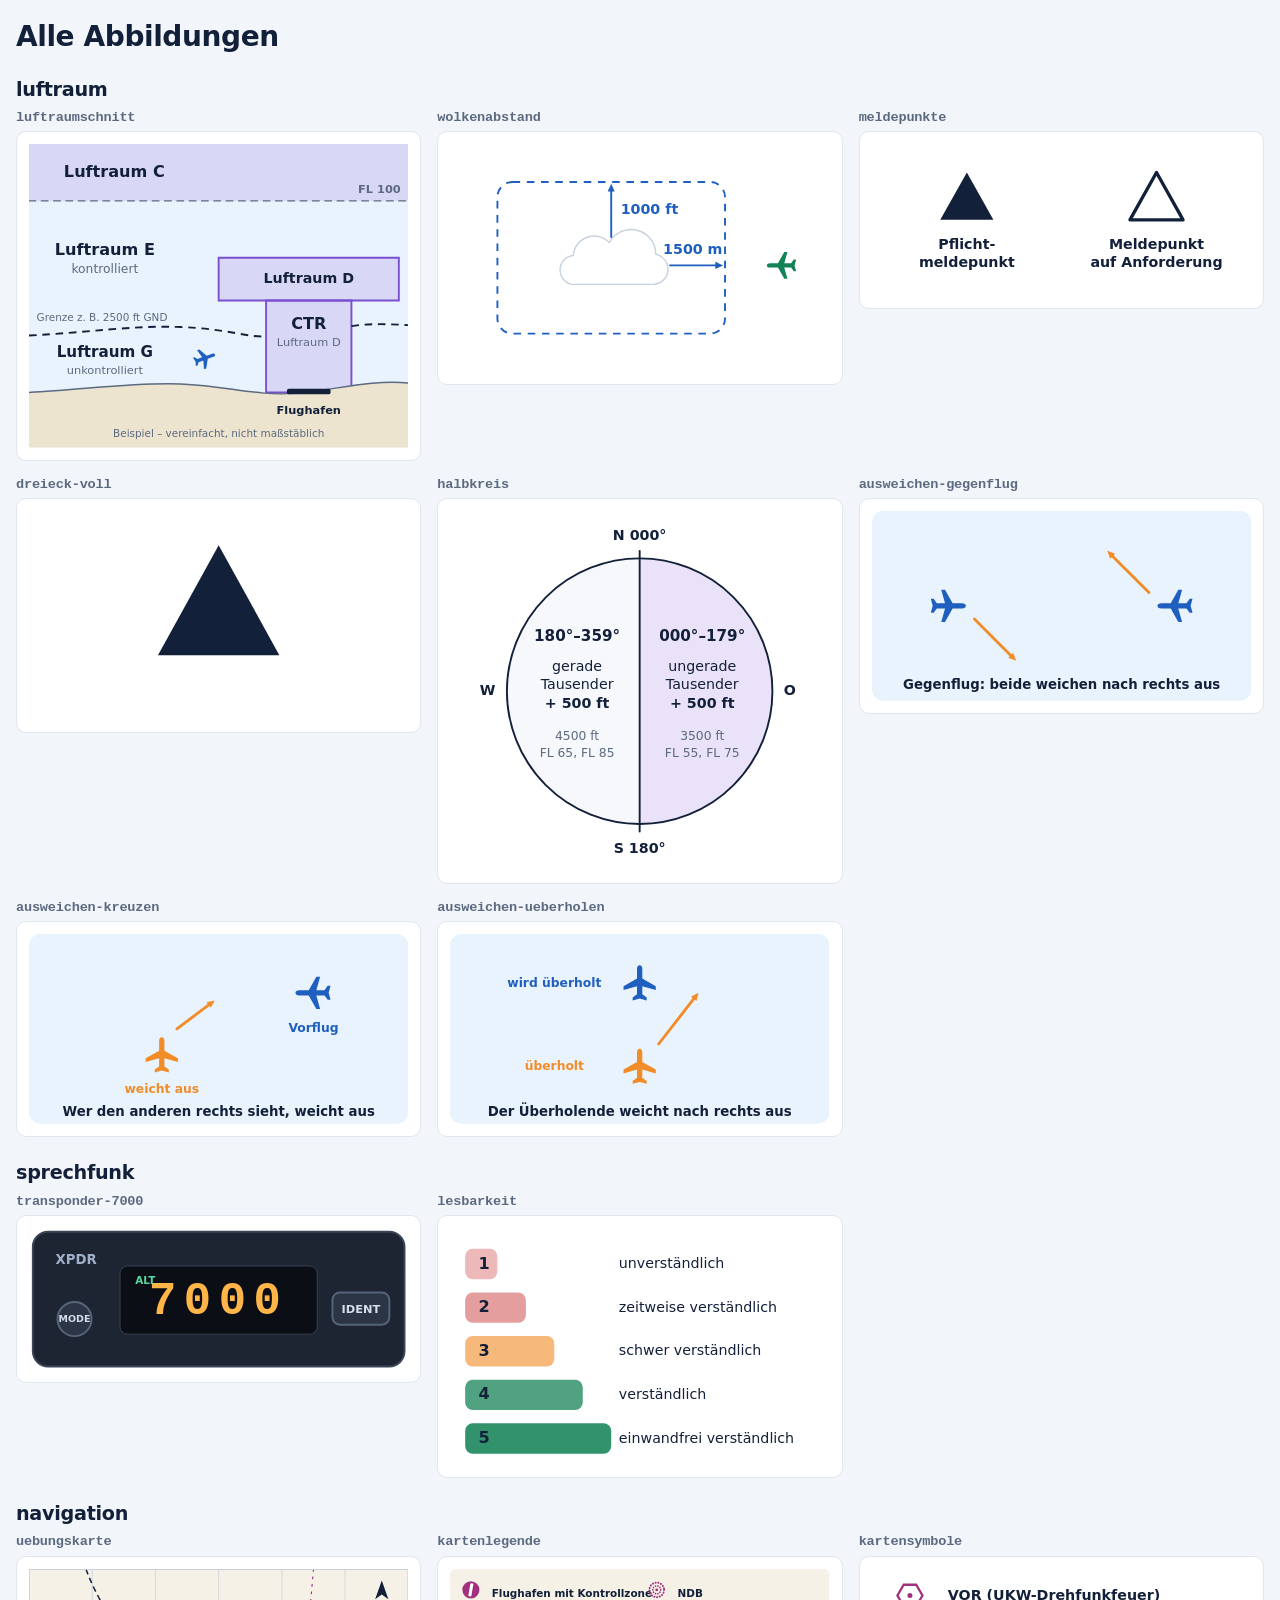
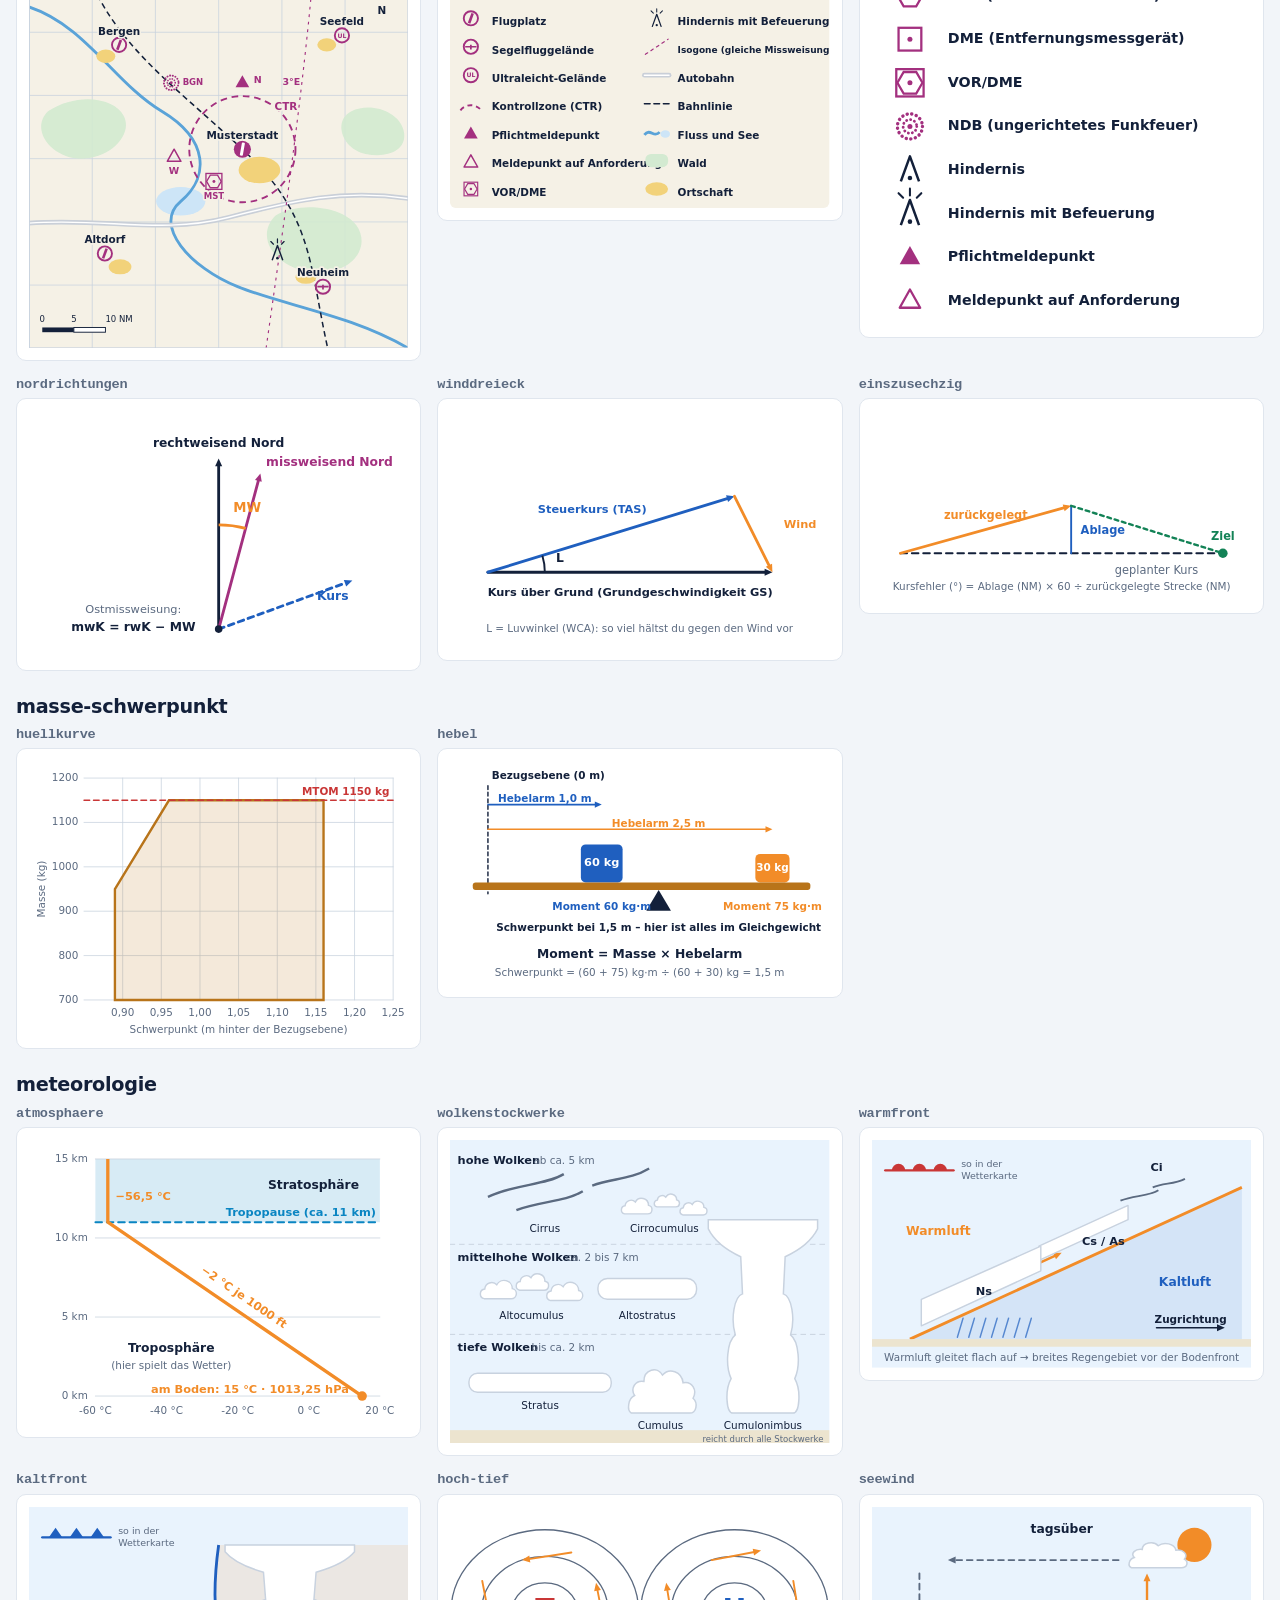
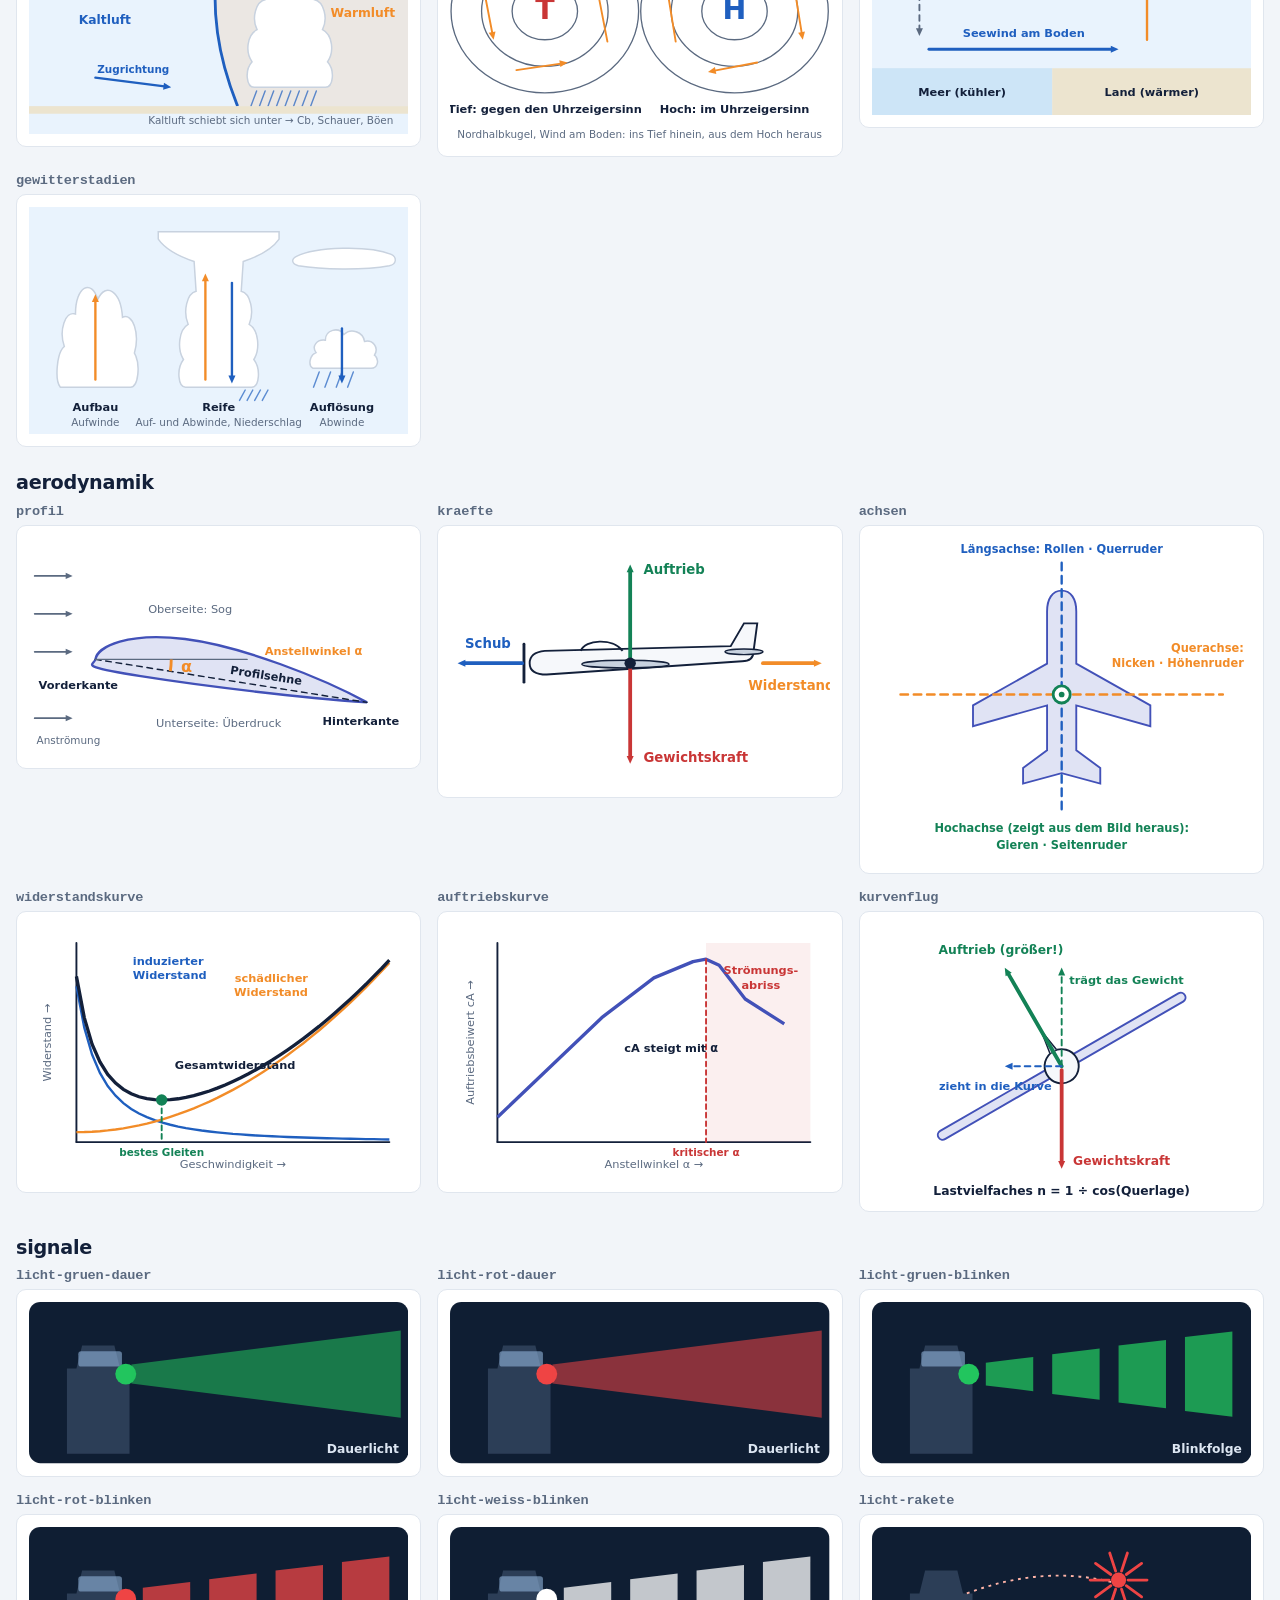
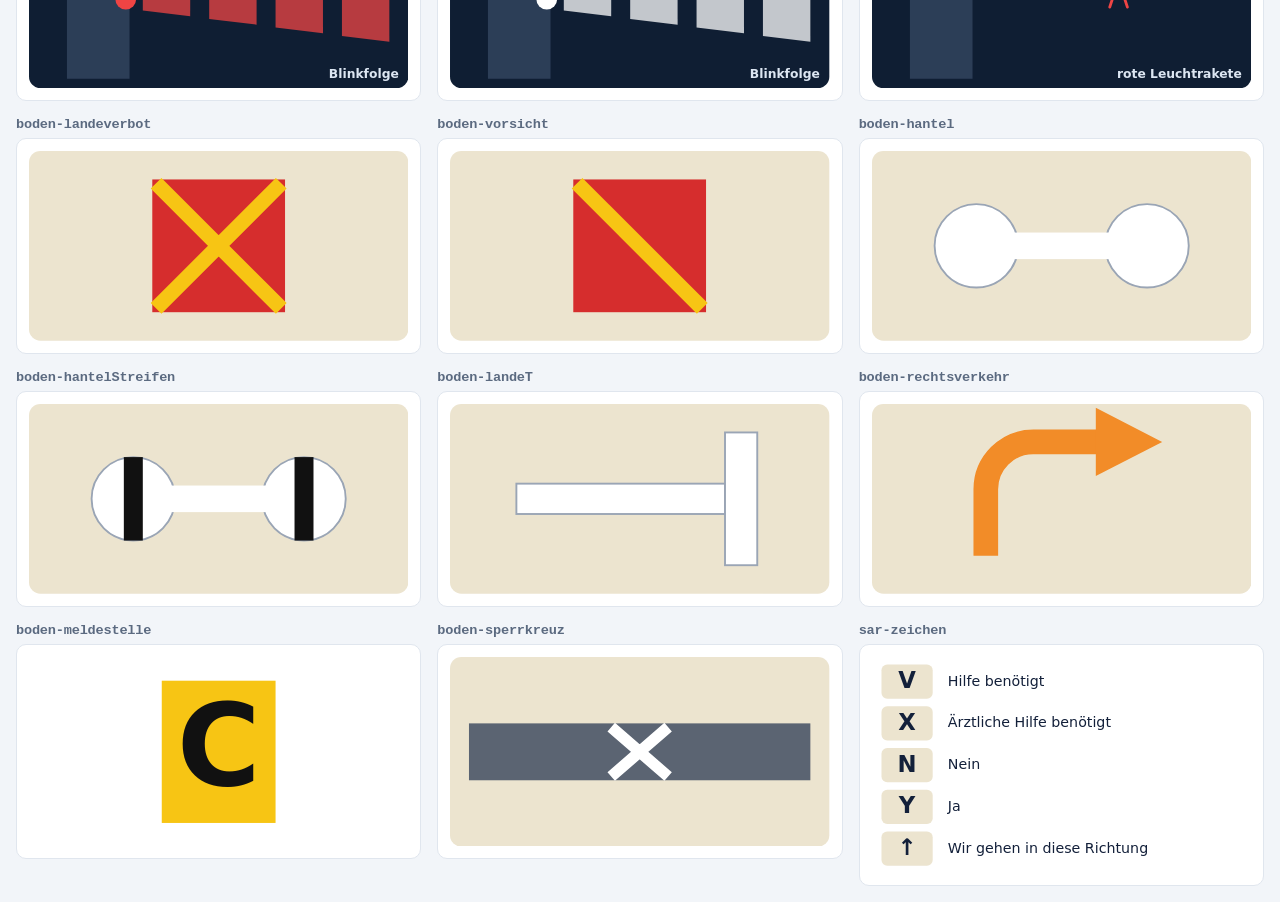
==== tools/abbildungen.html @ dfc236be "AeroTrainer: Lernapp für die Flugtheorie (erste Version) PWA ohne Server und ohne Build-Schritt: 8 T" ====
<!doctype html>
<!-- Zeigt alle selbst gezeichneten Abbildungen aller Module auf einer Seite – zum Prüfen und Gegenlesen.
     Mit ?modul=navigation nur ein Modul, mit ?dunkel=1 im dunklen Farbschema (falls das System hell ist, nur Hintergrund). -->
<html lang="de">
<head>
  <meta charset="utf-8">
  <meta name="viewport" content="width=device-width, initial-scale=1">
  <title>AeroTrainer – alle Abbildungen</title>
  <link rel="stylesheet" href="../css/app.css">
  <style>
    body { padding: 1rem; }
    .raster { display: grid; grid-template-columns: repeat(auto-fill, minmax(360px, 1fr)); gap: 1rem; }
    .raster figure { margin: 0; }
    .raster h3 { font-size: 0.85rem; font-family: var(--mono); margin: 0 0 0.3rem; color: var(--leise); }
  </style>
</head>
<body>
  <h1>Alle Abbildungen</h1>
  <div id="inhalt"></div>
  <script type="module">
    import { abbildungKnoten, h } from '../js/ui.js';
    const wunsch = new URLSearchParams(location.search).get('modul');
    const module = ['luftraum', 'sprechfunk', 'navigation', 'masse-schwerpunkt', 'meteorologie', 'aerodynamik', 'signale'];
    for (const id of module.filter((m) => !wunsch || m === wunsch)) {
      const teile = await import(`../modules/${id}/abbildungen.js`);
      let liste = teile.abbildungen;
      if (!liste && teile.abbildungenFuer) {
        const daten = await fetch(`../modules/${id}/content/flugzeug.json`).then((r) => r.json());
        liste = teile.abbildungenFuer(daten);
      }
      const bereich = h('section', { 'data-modul': id }, h('h2', {}, id));
      const raster = h('div', { class: 'raster' });
      for (const [name, zeichnen] of Object.entries(liste)) raster.append(h('div', {}, h('h3', {}, name), abbildungKnoten(zeichnen())));
      bereich.append(raster);
      document.getElementById('inhalt').append(bereich);
    }
  </script>
</body>
</html>
---- css/app.css ----
/* AeroTrainer – Gestaltung der ganzen App. Mobile first, helles und dunkles Farbschema. */

/* ================= Farben & Grundwerte ================= */

:root {
  --hg: #f2f5f9;
  --flaeche: #ffffff;
  --flaeche-2: #f6f8fb;
  --text: #13203a;
  --leise: #5b6a80;
  --rand: #e0e6ee;
  --rand-stark: #c8d2df;
  --primaer: #1f5fbf;
  --primaer-hover: #194f9f;
  --primaer-hell: #e7effb;
  --primaer-text: #ffffff;
  --nacht: #0f2742;
  --nacht-2: #173a63;
  --orange: #f28c28;
  --ok: #138256;
  --ok-hell: #e2f4ea;
  --fehler: #c93636;
  --fehler-hell: #fcebeb;
  --warn-hell: #fff6df;
  --warn-rand: #eac56a;
  --schatten: 0 1px 2px rgb(16 32 60 / 5%), 0 6px 20px rgb(16 32 60 / 6%);
  --schatten-hoch: 0 2px 4px rgb(16 32 60 / 6%), 0 12px 32px rgb(16 32 60 / 10%);

  --radius: 16px;
  --radius-klein: 10px;
  --mono: ui-monospace, "SF Mono", SFMono-Regular, Menlo, Consolas, "Liberation Mono", monospace;
  --tabbar-hoehe: 64px;
  color-scheme: light dark;

  /* Themenfarben */
  --f-metar: #e0681f;
  --f-luftraum: #7a4fd0;
  --f-sprechfunk: #0b8a83;
  --f-navigation: #2563c9;
  --f-masse: #b8741a;
  --f-meteo: #0a85c2;
  --f-aero: #4251b8;
  --f-signale: #cf3434;
}

@media (prefers-color-scheme: dark) {
  :root {
    --hg: #0a111d;
    --flaeche: #121b2b;
    --flaeche-2: #172236;
    --text: #e6ecf5;
    --leise: #9aa9bf;
    --rand: #233149;
    --rand-stark: #33445f;
    --primaer: #5a9bff;
    --primaer-hover: #7aafff;
    --primaer-hell: #172a48;
    --primaer-text: #08101c;
    --nacht: #0b1a30;
    --nacht-2: #14315a;
    --ok: #4cc98a;
    --ok-hell: #11301f;
    --fehler: #ff7d7d;
    --fehler-hell: #3a1a1e;
    --warn-hell: #2f2610;
    --warn-rand: #7a6326;
    --schatten: 0 1px 2px rgb(0 0 0 / 30%);
    --schatten-hoch: 0 8px 24px rgb(0 0 0 / 35%);

    --f-metar: #ff944f;
    --f-luftraum: #a98bf2;
    --f-sprechfunk: #3fcdc3;
    --f-navigation: #6fa6ff;
    --f-masse: #e8b04b;
    --f-meteo: #52baf0;
    --f-aero: #909bf3;
    --f-signale: #ff7272;
  }
}

[data-modul] { --mf: var(--primaer); }
[data-modul="metar"] { --mf: var(--f-metar); }
[data-modul="luftraum"] { --mf: var(--f-luftraum); }
[data-modul="sprechfunk"] { --mf: var(--f-sprechfunk); }
[data-modul="navigation"] { --mf: var(--f-navigation); }
[data-modul="masse-schwerpunkt"] { --mf: var(--f-masse); }
[data-modul="meteorologie"] { --mf: var(--f-meteo); }
[data-modul="aerodynamik"] { --mf: var(--f-aero); }
[data-modul="signale"] { --mf: var(--f-signale); }

/* ================= Grundlagen ================= */

* { box-sizing: border-box; }
html { -webkit-text-size-adjust: 100%; scroll-padding-top: 1rem; }

body {
  margin: 0;
  min-height: 100vh;
  background: var(--hg);
  color: var(--text);
  font: 17px/1.55 system-ui, -apple-system, "Segoe UI", Roboto, "Helvetica Neue", sans-serif;
  -webkit-font-smoothing: antialiased;
  padding-bottom: calc(var(--tabbar-hoehe) + env(safe-area-inset-bottom) + 1rem);
}

a { color: var(--primaer); text-underline-offset: 2px; }
h1, h2, h3 { line-height: 1.2; letter-spacing: -0.015em; }
h1 { font-size: 1.75rem; margin: 0.25rem 0 0.5rem; font-weight: 750; }
h2 { font-size: 1.2rem; margin: 1.5rem 0 0.6rem; font-weight: 700; }
h3 { font-size: 1.05rem; margin: 1.25rem 0 0.4rem; font-weight: 650; }
p { margin: 0.5rem 0; }
code, pre { font-family: var(--mono); }
strong, b { font-weight: 650; }

.leise { color: var(--leise); }
.zentriert { text-align: center; justify-content: center; }
.einleitung { color: var(--leise); margin-top: 0; font-size: 1.02rem; }
.fehlerton { color: var(--fehler); }
.unsichtbar { position: absolute; width: 1px; height: 1px; opacity: 0; pointer-events: none; }
.hinweis-klein { font-size: 0.85rem; color: var(--leise); margin: 0.5rem 0; }

:focus-visible { outline: 3px solid var(--primaer); outline-offset: 2px; border-radius: 6px; }
main:focus, main:focus-visible { outline: none; }

/* ================= Symbole ================= */

.ico {
  width: 1.3em;
  height: 1.3em;
  flex: none;
  fill: none;
  stroke: currentColor;
  stroke-width: 1.8;
  stroke-linecap: round;
  stroke-linejoin: round;
  vertical-align: -0.25em;
}
.ico .f { fill: currentColor; stroke: none; opacity: 0.16; }
.ico .a { fill: currentColor; stroke: none; }
.ico .a2 { fill: currentColor; stroke: none; opacity: 0.45; }
.ico .w { fill: var(--flaeche); stroke: none; }
.ico .gelb { stroke: #f7c514; stroke-width: 3.2; }
.ico-thema { stroke-width: 2; }

.logo { width: 34px; height: 34px; border-radius: 9px; flex: none; }

/* ================= Kopfzeile & Navigation ================= */

.kopfzeile {
  background: linear-gradient(180deg, var(--nacht) 0%, var(--nacht-2) 100%);
  color: #fff;
  padding-top: env(safe-area-inset-top);
}
.kopfzeile-innen {
  max-width: 60rem;
  margin: 0 auto;
  padding: 0.7rem 1rem;
  display: flex;
  align-items: center;
  justify-content: space-between;
  gap: 1rem;
}
.marke {
  display: inline-flex;
  align-items: center;
  gap: 0.6rem;
  color: #fff;
  text-decoration: none;
  font-size: 1.2rem;
  letter-spacing: -0.01em;
}
.marke-text { font-weight: 500; }
.marke-text b { font-weight: 800; }

.hauptnav { display: none; gap: 0.25rem; }
.hauptnav a {
  display: inline-flex;
  align-items: center;
  gap: 0.45rem;
  padding: 0.45rem 0.8rem;
  border-radius: 999px;
  color: rgb(255 255 255 / 82%);
  text-decoration: none;
  font-weight: 550;
  font-size: 0.95rem;
}
.hauptnav a:hover { background: rgb(255 255 255 / 10%); color: #fff; }
.hauptnav a[aria-current="page"] { background: rgb(255 255 255 / 16%); color: #fff; }
.hauptnav .nav-symbol { display: inline-flex; position: relative; }

.tabbar {
  position: fixed;
  inset: auto 0 0 0;
  z-index: 20;
  display: grid;
  grid-template-columns: repeat(5, 1fr);
  height: calc(var(--tabbar-hoehe) + env(safe-area-inset-bottom));
  padding-bottom: env(safe-area-inset-bottom);
  background: color-mix(in srgb, var(--flaeche) 88%, transparent);
  -webkit-backdrop-filter: saturate(1.6) blur(16px);
  backdrop-filter: saturate(1.6) blur(16px);
  border-top: 1px solid var(--rand);
}
.tabbar a {
  display: flex;
  flex-direction: column;
  align-items: center;
  justify-content: center;
  gap: 2px;
  color: var(--leise);
  text-decoration: none;
  font-size: 0.72rem;
  font-weight: 600;
}
.tabbar a[aria-current="page"] { color: var(--primaer); }
.tabbar .ico { width: 26px; height: 26px; }
.nav-symbol { position: relative; display: inline-flex; }
.nav-zahl {
  position: absolute;
  top: -5px;
  right: -11px;
  min-width: 19px;
  height: 19px;
  padding: 0 5px;
  border-radius: 999px;
  background: var(--orange);
  color: #fff;
  font-size: 0.68rem;
  font-weight: 750;
  line-height: 19px;
  text-align: center;
  border: 2px solid var(--flaeche);
}
.hauptnav .nav-zahl { border-color: var(--nacht); top: -7px; }

@media (min-width: 860px) {
  .hauptnav { display: flex; }
  .tabbar { display: none; }
  body { padding-bottom: 2rem; }
}

.lernhilfe-hinweis {
  margin: 0;
  padding: 0.35rem 1rem;
  font-size: 0.78rem;
  color: var(--leise);
  background: var(--flaeche);
  border-bottom: 1px solid var(--rand);
  text-align: center;
}

main {
  max-width: 48rem;
  margin: 0 auto;
  padding: 1rem;
  outline: none;
}

/* ================= Bausteine ================= */

.karte {
  background: var(--flaeche);
  border: 1px solid var(--rand);
  border-radius: var(--radius);
  padding: 1.1rem 1.15rem;
  margin: 1rem 0;
  box-shadow: var(--schatten);
}
.karte > :first-child { margin-top: 0; }
.karte > :last-child { margin-bottom: 0; }
.karte h2 { display: flex; align-items: center; gap: 0.5rem; font-size: 1.1rem; }
.karte h2 .ico { color: var(--primaer); }
.karte.wichtig { background: var(--warn-hell); border-color: var(--warn-rand); box-shadow: none; }
.karte.wichtig h2 .ico { color: #b7791f; }
.karte.erfolg { background: var(--ok-hell); border-color: color-mix(in srgb, var(--ok) 40%, transparent); box-shadow: none; }

.knopf {
  display: inline-flex;
  align-items: center;
  justify-content: center;
  gap: 0.5rem;
  min-height: 44px;
  padding: 0.55rem 1.15rem;
  border: 1.5px solid var(--primaer);
  border-radius: 999px;
  background: var(--primaer);
  color: var(--primaer-text);
  font: inherit;
  font-weight: 650;
  font-size: 0.98rem;
  text-decoration: none;
  cursor: pointer;
  transition: background 0.15s, transform 0.1s, box-shadow 0.15s;
  -webkit-tap-highlight-color: transparent;
}
.knopf:hover { background: var(--primaer-hover); border-color: var(--primaer-hover); }
.knopf:active { transform: scale(0.98); }
.knopf:disabled { opacity: 0.4; cursor: not-allowed; transform: none; }
.knopf.gross { min-height: 52px; padding: 0.7rem 1.4rem; font-size: 1.03rem; }
.knopf.breit { width: 100%; }
.knopf.zweitrangig { background: transparent; color: var(--primaer); }
.knopf.zweitrangig:hover { background: var(--primaer-hell); }
.knopf.gefahr { background: transparent; color: var(--fehler); border-color: var(--fehler); }
.knopf.gefahr:hover { background: var(--fehler-hell); }
.knopf.hell { background: #fff; color: var(--nacht); border-color: #fff; box-shadow: 0 6px 18px rgb(0 0 0 / 18%); }
.knopf.hell:hover { background: #eef4ff; }
.knopfreihe { display: flex; flex-wrap: wrap; gap: 0.75rem; margin: 1rem 0; }

.chip {
  display: inline-flex;
  align-items: center;
  gap: 0.3rem;
  font-size: 0.75rem;
  font-weight: 650;
  padding: 0.12rem 0.55rem;
  border-radius: 999px;
  background: var(--flaeche-2);
  color: var(--leise);
  border: 1px solid var(--rand);
}
.chip-faellig { background: color-mix(in srgb, var(--orange) 14%, transparent); color: #b0590c; border-color: transparent; }

@media (prefers-color-scheme: dark) {
  .chip-faellig { color: #ffb066; }
}

.balken {
  display: block;
  height: 6px;
  border-radius: 999px;
  background: var(--rand);
  overflow: hidden;
}
.balken > span {
  display: block;
  height: 100%;
  border-radius: inherit;
  background: var(--ok);
  transition: width 0.4s ease;
}
.balken.modulfarbe > span { background: var(--mf); }

.ring-box { position: relative; display: inline-grid; place-items: center; flex: none; }
.ring-box-normal { width: 64px; height: 64px; }
.ring-box-klein { width: 44px; height: 44px; }
.ring-box-gross { width: 132px; height: 132px; }
.ring { width: 100%; height: 100%; }
.ring-spur { fill: none; stroke: var(--rand); stroke-width: 4; }
.ring-wert { fill: none; stroke: var(--mf, var(--ok)); stroke-width: 4; stroke-linecap: round; transition: stroke-dashoffset 0.6s ease; }
.ring-zahl { position: absolute; font-weight: 750; font-size: 0.85rem; }
.ring-box-klein .ring-zahl { font-size: 0.7rem; }
.ring-box-gross .ring-zahl { font-size: 1.9rem; }
.ring-box-gross .ring-wert { stroke: var(--ok); }

.brotkrumen { font-size: 0.82rem; color: var(--leise); display: flex; flex-wrap: wrap; gap: 0.35rem; align-items: center; }
.brotkrumen a { color: var(--leise); text-decoration: none; }
.brotkrumen a:hover { color: var(--primaer); text-decoration: underline; }
.brotkrumen-trenner { opacity: 0.6; }

.abschnitt-titel { display: flex; align-items: center; gap: 0.5rem; margin-top: 1.75rem; }
.abschnitt-titel .ico { color: var(--leise); }

.leerzustand { text-align: center; padding: 2.5rem 1rem; }
.leerzustand h2 { font-size: 1.4rem; }
.leerzustand p { color: var(--leise); max-width: 30rem; margin: 0.5rem auto 1.25rem; }
.leerzustand-symbol {
  display: inline-grid;
  place-items: center;
  width: 84px;
  height: 84px;
  border-radius: 28px;
  background: var(--primaer-hell);
  color: var(--primaer);
}
.leerzustand-symbol .ico { width: 44px; height: 44px; }
.leerzustand-symbol.fehlerton { background: var(--fehler-hell); }

.meldung:empty { display: none; }
.meldung.ok { color: var(--ok); font-weight: 600; }
.meldung.fehler { color: var(--fehler); font-weight: 600; }

/* ================= Startseite ================= */

.sicherungshinweis {
  display: flex;
  align-items: center;
  gap: 0.6rem;
  margin: 0 0 1rem;
  padding: 0.7rem 0.9rem;
  border: 1px solid var(--warn-rand);
  border-radius: var(--radius-klein);
  background: var(--warn-hell);
  color: var(--text);
  text-decoration: none;
  font-size: 0.92rem;
}
.sicherungshinweis span { flex: 1; }
.sicherungshinweis strong { color: var(--primaer); white-space: nowrap; }
.sicherungshinweis .ico:first-child { color: #b7791f; }

.heute {
  position: relative;
  overflow: hidden;
  border-radius: 22px;
  padding: 1.4rem 1.25rem 1.3rem;
  color: #fff;
  background:
    radial-gradient(120% 90% at 100% 0%, rgb(90 160 255 / 45%) 0%, transparent 60%),
    linear-gradient(160deg, #1f5fbf 0%, #0f2742 100%);
  box-shadow: var(--schatten-hoch);
}
.heute::after {
  content: "";
  position: absolute;
  left: -10%;
  right: -10%;
  bottom: -92px;
  height: 130px;
  border-top: 3px solid rgb(242 140 40 / 75%);
  border-radius: 50%;
  pointer-events: none;
}
.heute-gruss { margin: 0; opacity: 0.8; font-weight: 600; font-size: 0.95rem; }
.heute h1 { color: #fff; font-size: 1.55rem; margin: 0.15rem 0 1rem; }
.heute-werte { display: grid; grid-template-columns: repeat(3, 1fr); gap: 0.5rem; margin-bottom: 1.1rem; }
.heute-wert {
  display: grid;
  justify-items: start;
  gap: 0.1rem;
  padding: 0.65rem 0.7rem;
  border-radius: 12px;
  background: rgb(255 255 255 / 10%);
  -webkit-backdrop-filter: blur(4px);
  backdrop-filter: blur(4px);
}
.heute-wert .ico { width: 20px; height: 20px; opacity: 0.9; }
.heute-wert strong { font-size: 1.45rem; line-height: 1.1; }
.heute-wert span { font-size: 0.72rem; opacity: 0.85; line-height: 1.2; }
.heute .knopf { position: relative; z-index: 1; }
.start-tipp { display: flex; gap: 0.5rem; align-items: flex-start; font-size: 0.9rem; color: var(--leise); margin: 1rem 0 0; }
.start-tipp .ico { color: var(--orange); flex: none; }

.themen-raster { list-style: none; margin: 0; padding: 0; display: grid; gap: 0.75rem; }
@media (min-width: 640px) { .themen-raster { grid-template-columns: 1fr 1fr; } }

.themen-kachel {
  display: flex;
  align-items: center;
  gap: 0.9rem;
  height: 100%;
  padding: 0.95rem 1rem;
  background: var(--flaeche);
  border: 1px solid var(--rand);
  border-radius: var(--radius);
  box-shadow: var(--schatten);
  color: inherit;
  text-decoration: none;
  transition: transform 0.15s, box-shadow 0.15s, border-color 0.15s;
}
a.themen-kachel:hover { transform: translateY(-2px); box-shadow: var(--schatten-hoch); border-color: color-mix(in srgb, var(--mf) 45%, var(--rand)); }
.themen-kachel.geplant { opacity: 0.55; box-shadow: none; }
.themen-symbol {
  display: grid;
  place-items: center;
  flex: none;
  width: 54px;
  height: 54px;
  border-radius: 16px;
  color: var(--mf);
  background: color-mix(in srgb, var(--mf) 12%, var(--flaeche));
}
.themen-symbol .ico { width: 34px; height: 34px; }
.themen-symbol.klein { width: 40px; height: 40px; border-radius: 12px; }
.themen-symbol.klein .ico { width: 26px; height: 26px; }
.themen-text { flex: 1; display: grid; gap: 0.15rem; min-width: 0; }
.themen-text strong { font-size: 1.05rem; }
.themen-text > span { color: var(--leise); font-size: 0.85rem; line-height: 1.35; }
.themen-stand { display: flex; gap: 0.35rem; margin-top: 0.2rem; }
.themen-stand:empty { display: none; }
.themen-kachel .ring-box { --mf: inherit; }

/* ================= Modulseiten ================= */

.modul-kopf { display: flex; gap: 1rem; align-items: flex-start; margin-bottom: 0.5rem; }
.modul-symbol {
  display: grid;
  place-items: center;
  flex: none;
  width: 68px;
  height: 68px;
  margin-top: 0.4rem;
  border-radius: 20px;
  color: var(--mf);
  background: color-mix(in srgb, var(--mf) 13%, var(--flaeche));
  box-shadow: inset 0 0 0 1px color-mix(in srgb, var(--mf) 20%, transparent);
}
.modul-symbol .ico { width: 42px; height: 42px; }
.modul-kopf-text { min-width: 0; }
.modul-kopf h1 { margin-bottom: 0.25rem; }

.seitenkopf { margin-bottom: 0.75rem; }
.seitenkopf h1 { margin-top: 0.3rem; }

.lernkarte {
  display: flex;
  flex-wrap: wrap;
  align-items: center;
  gap: 0.9rem 1rem;
  border-color: color-mix(in srgb, var(--mf) 30%, var(--rand));
  background: linear-gradient(135deg, color-mix(in srgb, var(--mf) 7%, var(--flaeche)) 0%, var(--flaeche) 70%);
}
.lernkarte-text { flex: 1; min-width: 10rem; display: grid; }
.lernkarte .knopf { flex: 1 1 100%; }
@media (min-width: 560px) { .lernkarte .knopf { flex: none; } }
.lernkarte .ring-wert { stroke: var(--mf); }

.kapitelliste { list-style: none; margin: 0; padding: 0; display: grid; gap: 0.6rem; }
.kapitel-karte {
  display: flex;
  align-items: center;
  gap: 0.85rem;
  padding: 0.85rem 0.9rem;
  background: var(--flaeche);
  border: 1px solid var(--rand);
  border-radius: var(--radius);
  color: inherit;
  text-decoration: none;
  transition: border-color 0.15s, box-shadow 0.15s;
}
.kapitel-karte:hover { border-color: color-mix(in srgb, var(--mf) 45%, var(--rand)); box-shadow: var(--schatten); }
.kapitel-karte > .ico { color: var(--leise); }
.kapitel-nr {
  display: grid;
  place-items: center;
  flex: none;
  width: 34px;
  height: 34px;
  border-radius: 11px;
  background: color-mix(in srgb, var(--mf) 13%, var(--flaeche));
  color: var(--mf);
  font-weight: 750;
}
.kapitel-text { flex: 1; display: grid; gap: 0.15rem; min-width: 0; }
.kapitel-kurz { color: var(--leise); font-size: 0.87rem; line-height: 1.35; }
.kapitel-stand { display: grid; grid-template-columns: 1fr auto; align-items: center; gap: 0.6rem; font-size: 0.75rem; color: var(--leise); margin-top: 0.25rem; }
.kapitel-stand .balken > span { background: var(--mf); }

.pruef-hinweis { display: flex; align-items: center; gap: 0.4rem; margin-top: 2rem; font-size: 0.88rem; color: var(--leise); }

/* Theorie */

.theorie { font-size: 1.02rem; }
.theorie > p { margin: 0.7rem 0; }
.theorie-zwischentitel { margin-top: 1.6rem; color: var(--mf, var(--text)); }
.theorie-liste { padding-left: 1.2rem; margin: 0.6rem 0; }
.theorie-liste li { margin: 0.3rem 0; }
.theorie-liste li::marker { color: var(--mf, var(--primaer)); }

.merke {
  display: flex;
  gap: 0.75rem;
  margin: 1.1rem 0;
  padding: 0.9rem 1rem;
  border-radius: var(--radius-klein);
  background: color-mix(in srgb, var(--mf, var(--primaer)) 9%, var(--flaeche));
  border-left: 4px solid var(--mf, var(--primaer));
}
.merke p { margin: 0.2rem 0 0; }
.merke-symbol { color: var(--mf, var(--primaer)); padding-top: 0.1rem; }
.merke.achtung { background: var(--warn-hell); border-left-color: #d69e2e; }
.merke.achtung .merke-symbol { color: #b7791f; }

.formel {
  display: grid;
  gap: 0.25rem;
  margin: 1rem 0;
  padding: 0.85rem 1rem;
  border-radius: var(--radius-klein);
  background: var(--flaeche-2);
  border: 1px dashed var(--rand-stark);
  text-align: center;
}
.formel code { font-size: 1.05rem; font-weight: 600; white-space: pre-wrap; }
.formel-titel { font-size: 0.78rem; color: var(--leise); text-transform: uppercase; letter-spacing: 0.05em; font-weight: 650; }

.tabelle-rahmen { overflow-x: auto; margin: 1rem 0; border: 1px solid var(--rand); border-radius: var(--radius-klein); background: var(--flaeche); }
.tabelle { width: 100%; border-collapse: collapse; font-size: 0.92rem; }
.tabelle th, .tabelle td { padding: 0.55rem 0.7rem; text-align: left; vertical-align: top; border-bottom: 1px solid var(--rand); }
.tabelle th { background: var(--flaeche-2); font-weight: 650; font-size: 0.82rem; color: var(--leise); }
.tabelle tr:last-child td { border-bottom: none; }
.tabelle td:first-child { font-weight: 600; }
@media (max-width: 600px) {
  .tabelle.stapeln thead { display: none; }
  .tabelle.stapeln, .tabelle.stapeln tbody, .tabelle.stapeln tr, .tabelle.stapeln td { display: block; width: 100%; }
  .tabelle.stapeln tr { padding: 0.65rem 0.8rem; border-bottom: 1px solid var(--rand); }
  .tabelle.stapeln tr:last-child { border-bottom: none; }
  .tabelle.stapeln td { display: grid; grid-template-columns: 8.5rem 1fr; gap: 0.6rem; padding: 0.18rem 0; border: none; }
  .tabelle.stapeln td::before { content: attr(data-label); font-size: 0.78rem; font-weight: 600; color: var(--leise); padding-top: 0.1rem; }
  .tabelle.stapeln td:first-child { display: block; font-size: 1.05rem; padding-bottom: 0.3rem; }
  .tabelle.stapeln td:first-child::before { content: none; }
  .abbildung-grafik { padding: 0.4rem; }
}
.tabelle-unterschrift { font-size: 0.8rem; color: var(--leise); padding: 0 0.7rem 0.6rem; margin: 0; }

.abbildung { margin: 1.1rem 0; }
.abbildung-grafik {
  border-radius: var(--radius-klein);
  background: var(--flaeche);
  border: 1px solid var(--rand);
  padding: 0.75rem;
  overflow: hidden;
}
.abbildung-grafik svg { display: block; width: 100%; height: auto; max-height: 420px; }
.abbildung figcaption { font-size: 0.84rem; color: var(--leise); margin-top: 0.45rem; text-align: center; }

/* Farben in den selbst gezeichneten Abbildungen (js/grafik.js) */
.abbildung-grafik, .frage-karte, .buehne { --g-himmel: #e9f3fd; --g-wolke: #ffffff; --g-boden: #ece4cf; --g-wasser: #cde5f7; --g-wald: #d3ead1; --g-strasse: #c9cfd8; }
@media (prefers-color-scheme: dark) {
  .abbildung-grafik, .frage-karte, .buehne { --g-himmel: #13233b; --g-wolke: #2b3b54; --g-boden: #3a3428; --g-wasser: #173a57; --g-wald: #1d3a26; --g-strasse: #4a5568; }
}
.g-s-text { stroke: var(--text); fill: none; }
.g-s-leise { stroke: var(--leise); fill: none; }
.g-s-rand { stroke: var(--rand-stark); fill: none; }
.g-s-primaer { stroke: var(--primaer); fill: none; }
.g-s-ok { stroke: var(--ok); fill: none; }
.g-s-fehler { stroke: var(--fehler); fill: none; }
.g-s-orange { stroke: var(--orange); fill: none; }
.g-s-mf { stroke: var(--mf, var(--primaer)); fill: none; }
.g-s-wasser { stroke: #5aa3d8; fill: none; }
.g-s-strasse { stroke: var(--g-strasse); fill: none; }
.g-s-flaeche { stroke: var(--flaeche); fill: none; }
.g-f-text { fill: var(--text); }
.g-f-leise { fill: var(--leise); }
.g-f-rand { fill: var(--rand-stark); }
.g-f-flaeche { fill: var(--flaeche-2); }
.g-f-weiss { fill: var(--flaeche); }
.g-f-primaer { fill: var(--primaer); }
.g-f-ok { fill: var(--ok); }
.g-f-fehler { fill: var(--fehler); }
.g-f-orange { fill: var(--orange); }
.g-f-mf { fill: var(--mf, var(--primaer)); }
.g-f-mf-hell { fill: color-mix(in srgb, var(--mf, var(--primaer)) 16%, transparent); }
.g-f-himmel { fill: var(--g-himmel); }
.g-f-wolke { fill: var(--g-wolke); }
.g-f-boden { fill: var(--g-boden); }
.g-f-wasser { fill: var(--g-wasser); }
.g-f-wald { fill: var(--g-wald); }
.g-f-strasse { fill: var(--g-strasse); }
.abbildung-grafik text, .frage-karte svg text, .buehne text { dominant-baseline: middle; }
.abbildung-grafik, .frage-karte, .buehne { --g-luft: #a3307f; --g-land: #f5f1e6; --g-ort: #f2d27a; }
@media (prefers-color-scheme: dark) {
  .abbildung-grafik, .frage-karte, .buehne { --g-luft: #e48ac8; --g-land: #1d2530; --g-ort: #6b5a2a; }
}
.g-s-luft { stroke: var(--g-luft); fill: none; }
.g-f-luft { fill: var(--g-luft); }
.g-f-land { fill: var(--g-land); }
.g-halo { stroke: var(--g-land); stroke-width: 3.5px; stroke-linejoin: round; paint-order: stroke; }
.g-f-ort { fill: var(--g-ort); }

.kapitel-aktion { display: flex; flex-wrap: wrap; align-items: center; justify-content: space-between; gap: 0.75rem; margin-top: 2rem; }
.kapitel-aktion p { margin: 0; }

.blaettern { display: flex; justify-content: space-between; gap: 1rem; margin: 1.5rem 0; }

/* ================= Fragerunde ================= */

.runde { max-width: 40rem; margin: 0 auto; }
.runde-kopf { display: flex; align-items: center; gap: 0.75rem; margin-bottom: 0.4rem; }
.runde-schliessen {
  display: grid;
  place-items: center;
  width: 40px;
  height: 40px;
  border-radius: 50%;
  color: var(--leise);
  flex: none;
}
.runde-schliessen:hover { background: var(--flaeche); color: var(--text); }
.balken-runde { flex: 1; height: 10px; }
.balken-runde > span { background: linear-gradient(90deg, var(--mf, var(--primaer)), color-mix(in srgb, var(--mf, var(--primaer)) 60%, #fff)); }
.runde-zaehler { font-size: 0.85rem; color: var(--leise); font-weight: 650; font-variant-numeric: tabular-nums; }
.runde-titel { font-size: 0.8rem; color: var(--mf, var(--leise)); font-weight: 700; text-transform: uppercase; letter-spacing: 0.05em; margin: 0.3rem 0 0.4rem 3.2rem; }

.frage-karte {
  background: var(--flaeche);
  border: 1px solid var(--rand);
  border-radius: 20px;
  padding: 1.25rem 1.15rem;
  box-shadow: var(--schatten);
}
.frage-vorspann { margin: 0 0 0.25rem; font-size: 0.82rem; font-weight: 700; text-transform: uppercase; letter-spacing: 0.05em; color: var(--leise); }
.frage-text { font-size: 1.2rem; line-height: 1.4; margin: 0 0 1rem; font-weight: 650; }
.frage-code {
  margin: 0 0 0.75rem;
  padding: 0.85rem 1rem;
  border-radius: var(--radius-klein);
  background: var(--nacht);
  color: #e9f1ff;
  font-size: 0.92rem;
  line-height: 1.5;
  white-space: pre-wrap;
  word-break: break-word;
}
.frage-karte .abbildung { margin-top: 0; }

.optionen { display: grid; gap: 0.6rem; }
.optionen-zwei { grid-template-columns: 1fr 1fr; }
.option {
  display: flex;
  align-items: center;
  gap: 0.8rem;
  width: 100%;
  min-height: 54px;
  padding: 0.7rem 0.85rem;
  border: 2px solid var(--rand);
  border-radius: 14px;
  background: var(--flaeche);
  color: var(--text);
  font: inherit;
  font-size: 1rem;
  text-align: left;
  cursor: pointer;
  transition: border-color 0.12s, background 0.12s, transform 0.08s;
  -webkit-tap-highlight-color: transparent;
}
.option:hover:not(:disabled) { border-color: var(--rand-stark); background: var(--flaeche-2); }
.option:active:not(:disabled) { transform: scale(0.99); }
.option-marke {
  display: grid;
  place-items: center;
  flex: none;
  width: 30px;
  height: 30px;
  border-radius: 9px;
  border: 2px solid var(--rand-stark);
  font-weight: 750;
  font-size: 0.85rem;
  color: var(--leise);
}
.option-marke .ico { width: 18px; height: 18px; stroke-width: 2.4; }
.option-mehrfach .option-marke .ico { opacity: 0; }
.option-text { flex: 1; line-height: 1.4; }
.option[aria-pressed="true"] { border-color: var(--primaer); background: var(--primaer-hell); }
.option[aria-pressed="true"] .option-marke { border-color: var(--primaer); background: var(--primaer); color: var(--primaer-text); }
.option-mehrfach[aria-pressed="true"] .option-marke .ico { opacity: 1; }
.option-wahrfalsch { justify-content: center; flex-direction: column; gap: 0.4rem; min-height: 96px; text-align: center; font-weight: 650; }
.option-wahrfalsch .option-marke { width: 40px; height: 40px; border-radius: 50%; }
.option-wahrfalsch .option-text { flex: none; }
.option:disabled { cursor: default; }
.option.ist-richtig { border-color: var(--ok); background: var(--ok-hell); }
.option.ist-richtig .option-marke { border-color: var(--ok); background: var(--ok); color: #fff; }
.option.ist-richtig .option-marke .ico { opacity: 1; }
.option.ist-falsch { border-color: var(--fehler); background: var(--fehler-hell); }
.option.ist-falsch .option-marke { border-color: var(--fehler); background: var(--fehler); color: #fff; }

.zahl-eingabe { display: flex; align-items: center; gap: 0.6rem; }
.zahlfeld {
  flex: 1;
  min-width: 0;
  max-width: 14rem;
  height: 58px;
  padding: 0 1rem;
  border: 2px solid var(--rand-stark);
  border-radius: 14px;
  background: var(--flaeche);
  color: var(--text);
  font: 650 1.45rem/1 var(--mono);
}
.zahlfeld:focus { outline: none; border-color: var(--primaer); box-shadow: 0 0 0 4px var(--primaer-hell); }
.zahlfeld.ist-richtig { border-color: var(--ok); background: var(--ok-hell); }
.zahlfeld.ist-falsch { border-color: var(--fehler); background: var(--fehler-hell); }
.einheit { font-weight: 650; color: var(--leise); font-size: 1.1rem; }

.zuordnung { display: grid; gap: 0.6rem; }
.zuordnung-zeile {
  display: grid;
  gap: 0.4rem;
  padding: 0.7rem;
  border: 2px solid var(--rand);
  border-radius: 14px;
}
@media (min-width: 560px) { .zuordnung-zeile { grid-template-columns: 1fr 1.2fr; align-items: center; } }
.zuordnung-links { font-weight: 600; }
.zuordnung-auswahl {
  width: 100%;
  min-height: 44px;
  padding: 0.4rem 0.6rem;
  border: 1.5px solid var(--rand-stark);
  border-radius: 10px;
  background: var(--flaeche);
  color: var(--text);
  font: inherit;
  font-size: 0.95rem;
}
.zuordnung-zeile.ist-richtig { border-color: var(--ok); background: var(--ok-hell); }
.zuordnung-zeile.ist-falsch { border-color: var(--fehler); background: var(--fehler-hell); }
.zuordnung-loesung { grid-column: 1 / -1; font-size: 0.85rem; color: var(--ok); font-weight: 650; }

.runde-fuss { margin-top: 1rem; scroll-margin-bottom: calc(var(--tabbar-hoehe) + 1rem); }
.rueckmeldung {
  padding: 1rem 1.1rem;
  border-radius: 18px;
  border: 2px solid;
  box-shadow: var(--schatten-hoch);
  animation: hochgleiten 0.22s ease-out;
}
.rueckmeldung-richtig { background: var(--ok-hell); border-color: var(--ok); }
.rueckmeldung-falsch { background: var(--fehler-hell); border-color: var(--fehler); }
.rueckmeldung-kopf { display: flex; align-items: center; gap: 0.6rem; font-size: 1.15rem; }
.rueckmeldung-symbol { display: grid; place-items: center; width: 34px; height: 34px; border-radius: 50%; color: #fff; }
.rueckmeldung-symbol .ico { stroke-width: 2.6; width: 20px; height: 20px; }
.rueckmeldung-richtig .rueckmeldung-symbol { background: var(--ok); }
.rueckmeldung-falsch .rueckmeldung-symbol { background: var(--fehler); }
.rueckmeldung-richtig .rueckmeldung-kopf strong { color: var(--ok); }
.rueckmeldung-falsch .rueckmeldung-kopf strong { color: var(--fehler); }
.rueckmeldung-loesung { margin: 0.6rem 0 0; }
.rueckmeldung-erklaerung { margin: 0.6rem 0 0; font-size: 0.95rem; }
.rueckmeldung .knopf { margin-top: 0.9rem; }
.rueckmeldung-richtig .knopf { background: var(--ok); border-color: var(--ok); color: #fff; }
.rueckmeldung-falsch .knopf { background: var(--fehler); border-color: var(--fehler); color: #fff; }

@keyframes hochgleiten { from { transform: translateY(12px); opacity: 0; } to { transform: none; opacity: 1; } }

.runde-ende { text-align: center; padding: 1.5rem 0; max-width: 40rem; margin: 0 auto; }
.runde-ende h1 { margin-top: 1rem; }
.fehlerliste { text-align: left; }
.fehlerliste ul { list-style: none; padding: 0; margin: 0; display: grid; gap: 0.75rem; }
.fehlerliste li { display: grid; gap: 0.2rem; padding-bottom: 0.75rem; border-bottom: 1px solid var(--rand); }
.fehlerliste li:last-child { border-bottom: none; padding-bottom: 0; }
.fehler-frage { font-weight: 600; }
.fehler-loesung { color: var(--ok); font-size: 0.92rem; }

/* ================= Prüfansicht ================= */

.pruef-kapitel { margin-top: 2rem; }
.pruef-kapitel > h2 { padding-bottom: 0.4rem; border-bottom: 2px solid var(--rand); }
.pruef-theorie { margin: 0.5rem 0 1rem; }
.pruef-theorie summary { cursor: pointer; color: var(--primaer); font-weight: 600; }
.pruef-frage {
  margin: 0.75rem 0;
  padding: 0.9rem 1rem;
  background: var(--flaeche);
  border: 1px solid var(--rand);
  border-radius: var(--radius-klein);
}
.pruef-frage .frage-text { font-size: 1.02rem; margin-bottom: 0.5rem; }
.pruef-meta { font-size: 0.75rem; color: var(--leise); font-family: var(--mono); margin: 0 0 0.4rem; }
.pruef-beispiel { padding: 0.75rem 0; border-top: 1px dashed var(--rand); }
.pruef-antworten { list-style: none; padding: 0; margin: 0.3rem 0; display: grid; gap: 0.25rem; font-size: 0.92rem; }
.pruef-antworten li { display: flex; gap: 0.4rem; align-items: baseline; }
.pruef-antworten .ico { width: 16px; height: 16px; stroke-width: 2.4; vertical-align: -0.15em; }
.pruef-richtig { color: var(--ok); font-weight: 600; }
.pruef-falsch { color: var(--leise); }
.pruef-erklaerung { font-size: 0.9rem; color: var(--leise); border-left: 3px solid var(--rand-stark); padding-left: 0.7rem; }

/* ================= Lernstand ================= */

.kennzahlen { display: grid; grid-template-columns: 1fr 1fr; gap: 0.6rem; }
@media (min-width: 640px) { .kennzahlen { grid-template-columns: repeat(4, 1fr); } }
.kennzahl {
  display: grid;
  gap: 0.1rem;
  padding: 0.85rem 0.95rem;
  background: var(--flaeche);
  border: 1px solid var(--rand);
  border-radius: var(--radius);
  box-shadow: var(--schatten);
}
.kennzahl .ico { color: var(--primaer); width: 22px; height: 22px; }
.kennzahl strong { font-size: 1.6rem; line-height: 1.15; }
.kennzahl span { font-size: 0.8rem; color: var(--leise); }

.kalender { display: grid; gap: 0.6rem; }
.kalender-raster {
  display: grid;
  grid-template-columns: repeat(12, minmax(0, 1fr));
  grid-template-rows: repeat(7, auto);
  grid-auto-flow: column;
  gap: 4px;
  max-width: 26rem;
}
.tag { display: block; aspect-ratio: 1; min-width: 0; border-radius: 4px; background: var(--rand); }
.tag.stufe-1 { background: color-mix(in srgb, var(--ok) 30%, var(--rand)); }
.tag.stufe-2 { background: color-mix(in srgb, var(--ok) 55%, var(--rand)); }
.tag.stufe-3 { background: color-mix(in srgb, var(--ok) 78%, var(--rand)); }
.tag.stufe-4 { background: var(--ok); }
.tag.zukunft { background: transparent; }
.tag.ist-heute { box-shadow: 0 0 0 2px var(--primaer); }
.kalender-legende { display: flex; align-items: center; justify-content: flex-end; gap: 4px; font-size: 0.75rem; color: var(--leise); }
.kalender-legende .tag { width: 12px; }

.modul-fortschritte { list-style: none; margin: 0; padding: 0; display: grid; gap: 0.25rem; }
.modul-fortschritte a { display: flex; align-items: center; gap: 0.8rem; padding: 0.5rem 0.25rem; color: inherit; text-decoration: none; border-radius: 10px; }
.modul-fortschritte a:hover { background: var(--flaeche-2); }
.modul-fortschritt-text { flex: 1; display: grid; gap: 0.15rem; font-size: 0.95rem; }
.modul-fortschritt-text .leise { font-size: 0.8rem; }

.sicherung-status { color: var(--leise); }
.gefahrenzone { margin: 2rem 0 1rem; padding: 1rem 1.15rem; border: 1px dashed var(--rand-stark); border-radius: var(--radius); }
.gefahrenzone h2 { margin-top: 0; font-size: 1rem; }

.faecher { list-style: none; padding: 0; margin: 1rem 0; display: grid; grid-template-columns: repeat(5, 1fr); gap: 0.4rem; }
.faecher li {
  display: grid;
  gap: 0.1rem;
  padding: 0.55rem 0.4rem;
  border-radius: 10px;
  background: var(--flaeche-2);
  border: 1px solid var(--rand);
  text-align: center;
  font-size: 0.75rem;
  color: var(--leise);
}
.faecher li strong { color: var(--text); font-size: 0.85rem; }
.faecher li.sicher { background: var(--ok-hell); border-color: color-mix(in srgb, var(--ok) 35%, transparent); }

/* ================= Drucken (z. B. Prüfansicht) ================= */

@media print {
  .kopfzeile, .tabbar, .lernhilfe-hinweis, .pruef-hinweis { display: none; }
  body { background: #fff; padding: 0; }
  .karte, .pruef-frage { box-shadow: none; break-inside: avoid; }
  details > *:not(summary) { display: block; }
}

@media (prefers-reduced-motion: reduce) {
  *, *::before, *::after { animation: none !important; transition: none !important; }
}

/* ================= Werkzeuge (z. B. Beladungsrechner) ================= */

.werkzeug-karte {
  display: flex;
  align-items: center;
  gap: 0.9rem;
  height: 100%;
  padding: 0.85rem 0.95rem;
  background: var(--flaeche);
  border: 1px solid color-mix(in srgb, var(--mf) 30%, var(--rand));
  border-radius: var(--radius);
  color: inherit;
  text-decoration: none;
  transition: box-shadow 0.15s, border-color 0.15s;
}
.werkzeug-karte:hover { box-shadow: var(--schatten-hoch); border-color: var(--mf); }
.werkzeug-text { flex: 1; display: grid; gap: 0.1rem; }
.werkzeug-text > span { color: var(--leise); font-size: 0.86rem; line-height: 1.35; }
.werkzeugliste { list-style: none; margin: 0; padding: 0; display: grid; gap: 0.55rem; }
@media (min-width: 640px) { .werkzeugliste { grid-template-columns: 1fr 1fr; } }
.werkzeug-karte > .ico { color: var(--leise); }
.werkzeug-symbol {
  display: grid;
  place-items: center;
  flex: none;
  width: 48px;
  height: 48px;
  border-radius: 14px;
  color: var(--mf);
  background: color-mix(in srgb, var(--mf) 13%, var(--flaeche));
}
.werkzeug-symbol .ico { width: 28px; height: 28px; }

.rechner-fest { font-size: 0.85rem; color: var(--leise); }
.rechner-feld {
  display: flex;
  align-items: center;
  justify-content: space-between;
  gap: 1rem;
  padding: 0.65rem 0;
  border-bottom: 1px solid var(--rand);
}
.rechner-feld:last-child { border-bottom: none; }
.rechner-name { display: grid; font-weight: 600; }
.rechner-name small { font-weight: 400; color: var(--leise); font-size: 0.78rem; }
.rechner-eingabe { display: flex; align-items: center; gap: 0.4rem; }
.rechner-eingabe input {
  width: 5.5rem;
  height: 46px;
  padding: 0 0.6rem;
  border: 2px solid var(--rand-stark);
  border-radius: 12px;
  background: var(--flaeche);
  color: var(--text);
  font: 650 1.1rem var(--mono);
  text-align: right;
}
.rechner-eingabe input:focus { outline: none; border-color: var(--primaer); box-shadow: 0 0 0 4px var(--primaer-hell); }
.rechner-eingabe .einheit { width: 1.5rem; font-size: 0.95rem; }
.rechner-tabelle td:not(:first-child), .rechner-tabelle th:not(:first-child) { text-align: right; white-space: nowrap; font-variant-numeric: tabular-nums; }
.rechner-tabelle tfoot td { font-weight: 750; background: var(--flaeche-2); border-top: 2px solid var(--rand-stark); }
@media (max-width: 480px) { .rechner-tabelle { font-size: 0.8rem; } .rechner-tabelle th, .rechner-tabelle td { padding: 0.45rem 0.4rem; } }
.rechner-urteil {
  display: flex;
  gap: 0.75rem;
  margin: 1rem 0;
  padding: 0.9rem 1rem;
  border-radius: var(--radius-klein);
  border: 2px solid;
}
.rechner-urteil p { margin: 0.3rem 0 0; font-size: 0.92rem; }
.rechner-urteil .ico { width: 26px; height: 26px; flex: none; }
.rechner-urteil.gut { background: var(--ok-hell); border-color: var(--ok); }
.rechner-urteil.gut .ico { color: var(--ok); }
.rechner-urteil.schlecht { background: var(--fehler-hell); border-color: var(--fehler); }
.rechner-urteil.schlecht .ico { color: var(--fehler); }

/* Blinkende Lichtsignale (Modul „Signale“) */
.signal-blinken { animation: signal-blinken 0.8s steps(1, end) infinite; }
@keyframes signal-blinken { 0% { opacity: 1; } 50% { opacity: 0.08; } }

/* ================= METAR ================= */

.metar {
  display: flex;
  flex-wrap: wrap;
  gap: 0.4rem;
  padding: 0.9rem;
  background: var(--flaeche);
  border: 1px solid var(--rand);
  border-radius: var(--radius);
}
.metar-anzeige { margin: 0 0 1rem; padding: 0.7rem; gap: 0.3rem; }
.frage-karte .metar-anzeige { background: var(--flaeche-2); }
.metar .gruppe {
  --farbe: var(--g-meta);
  display: inline-flex;
  align-items: center;
  min-height: 40px;
  padding: 0.3rem 0.55rem;
  border: 2px solid transparent;
  border-radius: 9px;
  background: var(--farbe);
  color: var(--text);
  font: 650 1rem/1.2 var(--mono);
  position: relative;
}
.metar-anzeige .gruppe { min-height: 32px; font-size: 0.92rem; padding: 0.2rem 0.45rem; }
.metar button.gruppe { cursor: pointer; min-height: 46px; font-size: 1.05rem; }
.metar-gross { padding: 1rem; box-shadow: var(--schatten); }
.metar .gruppe[data-trend] { border-style: dashed; border-color: var(--rand-stark); }
.metar .gruppe[aria-pressed="true"], .metar .gruppe.markiert { border-style: solid; border-color: var(--orange); box-shadow: 0 0 0 3px color-mix(in srgb, var(--orange) 25%, transparent); }
.metar-anzeige:has(.markiert) .gruppe:not(.markiert) { opacity: 0.55; }
.metar .gruppe.gesehen::after { content: ""; position: absolute; top: 4px; right: 4px; width: 6px; height: 6px; border-radius: 50%; background: var(--ok); }
.metar .gruppe.ist-ok { background: var(--ok-hell); border-color: var(--ok); }
.metar .gruppe.ist-falsch { background: var(--fehler-hell); border-color: var(--fehler); text-decoration: line-through; }
.metar .gruppe.ist-fehlt { background: var(--warn-hell); border-color: #d69e2e; border-style: dashed; }

:root { --g-meta: #eef1f6; --g-wind: #dbeafe; --g-sicht: #dcfce7; --g-wetter: #fef3c7; --g-wolken: #e5e7eb; --g-temperatur: #fee2e2; --g-qnh: #ede9fe; --g-trend: #fce7f3; }
@media (prefers-color-scheme: dark) {
  :root { --g-meta: #222c3b; --g-wind: #1d3557; --g-sicht: #1b3d2a; --g-wetter: #4a3b12; --g-wolken: #343b45; --g-temperatur: #4c2224; --g-qnh: #352b55; --g-trend: #4a2240; }
}
.gruppe[data-typ="wind"], .gruppe[data-typ="windvariabel"], .gruppe[data-typ="windscherung"] { --farbe: var(--g-wind); }
.gruppe[data-typ="sicht"], .gruppe[data-typ="mindestsicht"], .gruppe[data-typ="rvr"], .gruppe[data-typ="cavok"] { --farbe: var(--g-sicht); }
.gruppe[data-typ="wetter"], .gruppe[data-typ="vorwetter"] { --farbe: var(--g-wetter); }
.gruppe[data-typ="wolken"] { --farbe: var(--g-wolken); }
.gruppe[data-typ="temperatur"] { --farbe: var(--g-temperatur); }
.gruppe[data-typ="qnh"] { --farbe: var(--g-qnh); }
.gruppe[data-typ="trend"], .gruppe[data-typ="trendzeit"] { --farbe: var(--g-trend); }

.aufgabenkopf { display: flex; flex-wrap: wrap; align-items: baseline; justify-content: space-between; gap: 0 1rem; }
.schwierigkeit { letter-spacing: 0.08em; color: var(--mf, var(--primaer)); font-size: 0.9rem; white-space: nowrap; }
.schwierigkeit .leer { color: var(--rand-stark); }
.schwierigkeit.gross { font-size: 1.05rem; min-width: 5.2rem; }

.stufe1-status { font-size: 0.9rem; color: var(--leise); margin: 0.6rem 0 0; }
.erledigt { display: inline-flex; align-items: center; gap: 0.35rem; color: var(--ok); font-weight: 650; }
.erklaerung { min-height: 8.5rem; }
.erklaerung-leer { display: flex; gap: 0.5rem; align-items: center; margin: 0; }
.erklaerung-kopf { display: flex; flex-wrap: wrap; align-items: center; gap: 0.5rem; }
.erklaerung-kopf code { font-size: 1.15rem; font-weight: 750; }
.erklaerung-titel { color: var(--leise); font-weight: 600; }
.bedeutung { font-size: 1.12rem; font-weight: 650; margin: 0.5rem 0; }
.allgemein { color: var(--leise); font-size: 0.95rem; }
.aufloesung summary { cursor: pointer; color: var(--primaer); font-weight: 600; }
.aufloesung dl, .pruefliste { display: grid; grid-template-columns: auto 1fr; gap: 0.45rem 1rem; margin: 0.75rem 0 0; }
.aufloesung dd, .pruefliste dd { margin: 0; }
@media (max-width: 480px) { .pruefliste { grid-template-columns: 1fr; } .pruefliste dd { margin-bottom: 0.6rem; } }
.metar-text { word-break: break-word; }

.stufenliste { list-style: none; margin: 0; padding: 0; display: grid; gap: 0.6rem; }
.stufen-karte {
  display: flex;
  align-items: center;
  gap: 0.85rem;
  padding: 0.9rem;
  background: var(--flaeche);
  border: 1px solid var(--rand);
  border-radius: var(--radius);
  color: inherit;
  text-decoration: none;
  transition: border-color 0.15s, box-shadow 0.15s;
}
.stufen-karte:hover { border-color: color-mix(in srgb, var(--mf) 50%, var(--rand)); box-shadow: var(--schatten); }
.stufen-karte > .ico { color: var(--leise); }
.stufen-nr {
  display: grid;
  place-items: center;
  flex: none;
  width: 40px;
  height: 40px;
  border-radius: 50%;
  background: var(--mf);
  color: #fff;
  font-weight: 800;
  font-size: 1.1rem;
}
.stufen-text { flex: 1; display: grid; gap: 0.1rem; }
.stufen-text > span { color: var(--leise); font-size: 0.88rem; line-height: 1.35; }
.stufen-text .stufen-stand { color: var(--mf); font-weight: 650; font-size: 0.8rem; }

.wahl-liste { list-style: none; margin: 0; padding: 0; display: grid; gap: 0.55rem; }
.wahl-karte {
  display: flex;
  align-items: center;
  gap: 0.9rem;
  padding: 0.85rem 0.95rem;
  background: var(--flaeche);
  border: 1px solid var(--rand);
  border-radius: var(--radius);
  color: inherit;
  text-decoration: none;
}
.wahl-karte:hover { border-color: color-mix(in srgb, var(--mf, var(--primaer)) 50%, var(--rand)); box-shadow: var(--schatten); }
.wahl-karte > .ico { color: var(--leise); }
.wahl-text { flex: 1; display: grid; gap: 0.1rem; }
.wahl-text > span { color: var(--leise); font-size: 0.88rem; }
.wahl-symbol { display: grid; place-items: center; width: 40px; height: 40px; border-radius: 12px; color: var(--mf, var(--primaer)); background: color-mix(in srgb, var(--mf, var(--primaer)) 12%, var(--flaeche)); flex: none; }

.bau-beschreibung { margin: 0; padding-left: 1.4rem; display: grid; gap: 0.35rem; }
.bau-beschreibung li { padding-left: 0.2rem; }
.bau-beschreibung li::marker { color: var(--leise); font-size: 0.85rem; }
.bau-beschreibung li.im-trend { color: var(--leise); }
.bau-art { display: inline-block; min-width: 9.5rem; font-size: 0.78rem; font-weight: 700; color: var(--leise); text-transform: uppercase; letter-spacing: 0.03em; }
@media (max-width: 480px) { .bau-art { display: block; min-width: 0; } }
.bau-label { display: grid; gap: 0.4rem; font-weight: 650; }
.metar-eingabe {
  width: 100%;
  padding: 0.75rem 0.9rem;
  border: 2px solid var(--rand-stark);
  border-radius: 14px;
  background: var(--flaeche);
  color: var(--text);
  font: 600 1.05rem/1.5 var(--mono);
  text-transform: uppercase;
  resize: vertical;
}
.metar-eingabe:focus { outline: none; border-color: var(--primaer); box-shadow: 0 0 0 4px var(--primaer-hell); }
.bau-ergebnis .rueckmeldung { box-shadow: none; animation: none; }
.bau-titel { font-size: 0.8rem; font-weight: 700; color: var(--leise); margin: 0.8rem 0 0.3rem; text-transform: uppercase; letter-spacing: 0.04em; }
.bau-ergebnis .metar-anzeige { margin: 0; background: var(--flaeche); }
.runde-vorspann { margin-bottom: 0.75rem; }

/* ================= Interaktive Elemente ================= */

.interaktiv {
  margin: 1.4rem 0;
  padding: 1rem;
  border-radius: var(--radius);
  background: var(--flaeche);
  border: 1px solid color-mix(in srgb, var(--mf, var(--primaer)) 35%, var(--rand));
  box-shadow: var(--schatten);
}
.interaktiv-seite { margin-top: 0.5rem; }
.interaktiv-kopf { display: flex; align-items: center; gap: 0.7rem; margin-bottom: 0.6rem; }
.interaktiv-kopf h3 { margin: 0; font-size: 1.08rem; }
.interaktiv-marke { display: block; font-size: 0.7rem; font-weight: 750; text-transform: uppercase; letter-spacing: 0.06em; color: var(--mf, var(--primaer)); }
.interaktiv-symbol {
  display: grid;
  place-items: center;
  flex: none;
  width: 40px;
  height: 40px;
  border-radius: 12px;
  color: var(--mf, var(--primaer));
  background: color-mix(in srgb, var(--mf, var(--primaer)) 12%, var(--flaeche));
}
.interaktiv-symbol .ico { width: 24px; height: 24px; }
.interaktiv > p, .interaktiv-erklaerung { font-size: 0.92rem; color: var(--leise); margin: 0.4rem 0; }

.bedienfeld { display: grid; gap: 0.9rem 1.4rem; margin: 0.8rem 0; }
@media (min-width: 560px) { .bedienfeld { grid-template-columns: minmax(0, 1fr) minmax(0, 1fr); } }
.bedienfeld > * { min-width: 0; }
.bedienfeld > .knopf { align-self: end; justify-self: start; }
.bedienfeld > .breit { grid-column: 1 / -1; }

.regler { display: grid; gap: 0.25rem; }
.regler-kopf { display: flex; justify-content: space-between; align-items: baseline; gap: 0.5rem; font-size: 0.9rem; }
.regler-kopf label { font-weight: 600; color: var(--leise); min-width: 0; hyphens: auto; overflow-wrap: break-word; }
.regler-wert { font: 700 1rem var(--mono); color: var(--text); white-space: nowrap; }
.regler-feld {
  --anteil: 50%;
  -webkit-appearance: none;
  appearance: none;
  width: 100%;
  height: 30px;
  margin: 0;
  background: transparent;
  cursor: pointer;
  touch-action: pan-y;
}
.regler-feld:focus { outline: none; }
.regler-feld::-webkit-slider-runnable-track {
  height: 6px;
  border-radius: 999px;
  background: linear-gradient(90deg, var(--mf, var(--primaer)) var(--anteil), var(--rand) var(--anteil));
}
.regler-feld::-moz-range-track { height: 6px; border-radius: 999px; background: var(--rand); }
.regler-feld::-moz-range-progress { height: 6px; border-radius: 999px; background: var(--mf, var(--primaer)); }
.regler-feld::-webkit-slider-thumb {
  -webkit-appearance: none;
  width: 26px;
  height: 26px;
  margin-top: -10px;
  border-radius: 50%;
  background: var(--flaeche);
  border: 3px solid var(--mf, var(--primaer));
  box-shadow: 0 1px 4px rgb(0 0 0 / 25%);
}
.regler-feld::-moz-range-thumb {
  width: 20px;
  height: 20px;
  border-radius: 50%;
  background: var(--flaeche);
  border: 3px solid var(--mf, var(--primaer));
}
.regler-feld:focus-visible::-webkit-slider-thumb { box-shadow: 0 0 0 5px color-mix(in srgb, var(--mf, var(--primaer)) 30%, transparent); }

.umschalter { display: grid; gap: 0.3rem; }
.umschalter-name { font-size: 0.9rem; font-weight: 600; color: var(--leise); hyphens: auto; }
.segmente { display: flex; flex-wrap: wrap; gap: 4px; padding: 4px; background: var(--flaeche-2); border: 1px solid var(--rand); border-radius: 12px; }
.segment {
  flex: 1 1 auto;
  min-height: 38px;
  padding: 0.35rem 0.7rem;
  border: 0;
  border-radius: 9px;
  background: transparent;
  color: var(--leise);
  font: inherit;
  font-size: 0.9rem;
  font-weight: 650;
  cursor: pointer;
  -webkit-tap-highlight-color: transparent;
}
.segment:hover { color: var(--text); }
.segment[aria-checked="true"] { background: var(--flaeche); color: var(--mf, var(--primaer)); box-shadow: 0 1px 3px rgb(16 32 60 / 14%); }

.wertanzeige { display: grid; grid-template-columns: repeat(auto-fit, minmax(7.2rem, 1fr)); gap: 0.5rem; margin: 0.8rem 0; }
.wertkarte { display: grid; align-content: start; gap: 0.1rem; padding: 0.55rem 0.7rem; border-radius: 12px; background: var(--flaeche-2); border: 1px solid var(--rand); }
.wertkarte-titel { font-size: 0.74rem; color: var(--leise); font-weight: 650; }
.wertkarte strong { font-size: 1.25rem; line-height: 1.2; font-variant-numeric: tabular-nums; }
.wertkarte small { font-size: 0.8rem; font-weight: 650; color: var(--leise); }
.wertkarte-hinweis { font-size: 0.72rem; color: var(--leise); line-height: 1.3; }
.wertkarte.gut { background: var(--ok-hell); border-color: color-mix(in srgb, var(--ok) 40%, transparent); }
.wertkarte.gut strong { color: var(--ok); }
.wertkarte.schlecht { background: var(--fehler-hell); border-color: color-mix(in srgb, var(--fehler) 40%, transparent); }
.wertkarte.schlecht strong { color: var(--fehler); }
.wertkarte.warnung { background: var(--warn-hell); border-color: var(--warn-rand); }

.buehne { border-radius: var(--radius-klein); background: var(--flaeche); border: 1px solid var(--rand); padding: 0.5rem; overflow: hidden; }
.buehne svg { display: block; width: 100%; height: auto; max-height: 460px; }
.buehne [data-ort] { cursor: pointer; }

.interaktiv-meldung { margin: 0.6rem 0 0; padding: 0.6rem 0.8rem; border-radius: 10px; font-weight: 650; background: var(--flaeche-2); border: 1px solid var(--rand); }
.interaktiv-meldung.ok { background: var(--ok-hell); border-color: color-mix(in srgb, var(--ok) 40%, transparent); color: var(--ok); }
.interaktiv-meldung.fehler { background: var(--fehler-hell); border-color: color-mix(in srgb, var(--fehler) 40%, transparent); color: var(--fehler); }
.interaktiv-meldung.warnung { background: var(--warn-hell); border-color: var(--warn-rand); }
.interaktiv-meldung[hidden] { display: none; }

.texteingabe {
  width: 100%;
  min-height: 48px;
  padding: 0.6rem 0.9rem;
  border: 2px solid var(--rand-stark);
  border-radius: 12px;
  background: var(--flaeche);
  color: var(--text);
  font: 600 1.1rem var(--mono);
}
.texteingabe:focus { outline: none; border-color: var(--mf, var(--primaer)); box-shadow: 0 0 0 4px color-mix(in srgb, var(--mf, var(--primaer)) 20%, transparent); }
.sprechliste { list-style: none; margin: 0.8rem 0 0; padding: 0; display: flex; flex-wrap: wrap; gap: 0.4rem; }
.sprechliste li { display: grid; justify-items: center; padding: 0.4rem 0.6rem; border-radius: 10px; background: var(--flaeche-2); border: 1px solid var(--rand); min-width: 3.4rem; }
.sprechliste b { font: 800 1.15rem var(--mono); }
.sprechliste span { font-size: 0.82rem; color: var(--leise); }
.sprechzeile { font: 650 1.1rem/1.5 var(--mono); padding: 0.7rem 0.9rem; border-radius: 12px; background: var(--nacht); color: #e9f1ff; margin: 0.6rem 0; }
.buehne-schmal { max-width: 320px; margin: 0 auto; }
.isa-balken {
  --dichte: 100%;
  margin: 0.4rem 0;
  padding: 0.55rem 0.8rem;
  border-radius: 10px;
  border: 1px solid var(--rand);
  background: linear-gradient(90deg, color-mix(in srgb, var(--mf, var(--primaer)) 28%, transparent) var(--dichte), var(--flaeche-2) var(--dichte));
  font-weight: 650;
  font-size: 0.9rem;
}
.baukasten-ausgabe { position: sticky; top: 0.5rem; z-index: 3; }
.baukasten-ausgabe .metar-anzeige { margin: 0; box-shadow: var(--schatten-hoch); background: var(--flaeche); }
.baugruppe { margin: 0.9rem 0 0; padding: 0.4rem 0.9rem 0.2rem; border: 1px solid var(--rand); border-radius: var(--radius-klein); }
.baugruppe legend { padding: 0 0.4rem; font-weight: 750; font-size: 0.85rem; color: var(--mf, var(--primaer)); }
.regel-hinweise { list-style: none; margin: 0.6rem 0 0; padding: 0; display: grid; gap: 0.35rem; }
.regel-hinweise[hidden] { display: none; }
.regel-hinweise li { padding: 0.5rem 0.75rem; border-radius: 10px; background: var(--warn-hell); border: 1px solid var(--warn-rand); font-size: 0.88rem; }

/* ================= Erklär-Level, Fachbegriffe, Lexikon ================= */

.begriff {
  display: inline;
  padding: 0;
  margin: 0;
  border: 0;
  background: none;
  color: inherit;
  font: inherit;
  text-decoration: underline dotted color-mix(in srgb, var(--mf, var(--primaer)) 70%, transparent);
  text-decoration-thickness: 1.5px;
  text-underline-offset: 3px;
  cursor: help;
}
html[data-stufe="einsteiger"] .begriff {
  padding: 0 0.15em;
  border-radius: 4px;
  background: color-mix(in srgb, var(--mf, var(--primaer)) 11%, transparent);
  text-decoration-style: solid;
  text-decoration-color: color-mix(in srgb, var(--mf, var(--primaer)) 45%, transparent);
}
.begriff:hover, .begriff:focus-visible { color: var(--mf, var(--primaer)); }

.begriff-blatt {
  position: fixed;
  left: 0;
  right: 0;
  bottom: calc(var(--tabbar-hoehe) + env(safe-area-inset-bottom) + 0.5rem);
  z-index: 30;
  display: flex;
  justify-content: center;
  padding: 0 0.75rem;
  pointer-events: none;
  animation: hochgleiten 0.2s ease-out;
}
@media (min-width: 860px) { .begriff-blatt { bottom: 1.5rem; } }
.begriff-blatt-innen {
  width: 100%;
  max-width: 32rem;
  max-height: 60vh;
  overflow-y: auto;
  padding: 0.9rem 1rem 1rem;
  border-radius: 18px;
  background: var(--flaeche);
  border: 1px solid var(--rand-stark);
  box-shadow: 0 12px 40px rgb(10 20 40 / 28%);
  pointer-events: auto;
}
.begriff-blatt-kopf { display: flex; align-items: center; gap: 0.55rem; margin-bottom: 0.3rem; }
.begriff-blatt-kopf strong { flex: 1; font-size: 1.1rem; }
.begriff-blatt-symbol { color: var(--primaer); display: inline-flex; }
.begriff-schliessen { display: grid; place-items: center; width: 36px; height: 36px; border: 0; border-radius: 50%; background: var(--flaeche-2); color: var(--leise); cursor: pointer; }
.begriff-blatt p { margin: 0.4rem 0; }
.begriff-einfach { padding: 0.55rem 0.75rem; border-radius: 10px; background: color-mix(in srgb, var(--orange) 12%, var(--flaeche)); }
.begriff-mehr summary { cursor: pointer; color: var(--primaer); font-size: 0.9rem; font-weight: 600; }
.begriff-link { display: inline-flex; align-items: center; gap: 0.2rem; margin-top: 0.3rem; font-size: 0.9rem; font-weight: 600; text-decoration: none; }

.einfach-box {
  margin: 1.1rem 0;
  padding: 0.85rem 1rem;
  border-radius: var(--radius-klein);
  background: color-mix(in srgb, var(--orange) 10%, var(--flaeche));
  border: 1px solid color-mix(in srgb, var(--orange) 30%, transparent);
}
.einfach-box.offen { display: flex; gap: 0.75rem; }
.einfach-box p { margin: 0.25rem 0 0; }
.einfach-box summary { display: flex; align-items: center; gap: 0.5rem; cursor: pointer; font-weight: 650; color: #b4580c; }
@media (prefers-color-scheme: dark) { .einfach-box summary, .einfach-symbol { color: #ffb066 !important; } }
.einfach-symbol { color: #b4580c; padding-top: 0.1rem; }

.kern {
  margin: 1.5rem 0;
  padding: 1rem 1.1rem;
  border-radius: var(--radius);
  background: var(--flaeche);
  border: 2px solid color-mix(in srgb, var(--mf, var(--primaer)) 40%, var(--rand));
}
.kern h2 { display: flex; align-items: center; gap: 0.5rem; margin: 0 0 0.5rem; font-size: 1.05rem; color: var(--mf, var(--primaer)); }
.kern ul { margin: 0; padding-left: 1.2rem; display: grid; gap: 0.35rem; }
.kern li::marker { color: var(--mf, var(--primaer)); }
.theorie-ausfuehrlich > summary {
  display: flex;
  align-items: center;
  gap: 0.5rem;
  padding: 0.75rem 1rem;
  border-radius: var(--radius-klein);
  border: 1px dashed var(--rand-stark);
  color: var(--primaer);
  font-weight: 650;
  cursor: pointer;
}
.theorie-ausfuehrlich[open] > summary { margin-bottom: 1rem; }

.stufen-umschalter { display: flex; flex-wrap: wrap; align-items: center; gap: 0.4rem 0.6rem; margin-top: 0.7rem; }
.stufen-umschalter-name { font-size: 0.8rem; font-weight: 650; color: var(--leise); }
.stufen-umschalter .segmente { padding: 3px; }
.stufen-umschalter .segment { min-height: 32px; padding: 0.2rem 0.75rem; font-size: 0.82rem; }

.stufen-abfrage h2 { margin-top: 0; }
.stufen-karten { display: grid; gap: 0.5rem; margin-top: 0.75rem; }
@media (min-width: 640px) { .stufen-karten { grid-template-columns: repeat(3, 1fr); } }
.stufen-karte-wahl {
  display: grid;
  gap: 0.2rem;
  align-content: start;
  padding: 0.8rem 0.9rem;
  border: 2px solid var(--rand);
  border-radius: 14px;
  background: var(--flaeche);
  color: var(--text);
  font: inherit;
  text-align: left;
  cursor: pointer;
}
.stufen-karte-wahl span { font-size: 0.85rem; color: var(--leise); line-height: 1.35; }
.stufen-karte-wahl:hover { border-color: var(--rand-stark); }
.stufen-karte-wahl[aria-checked="true"] { border-color: var(--primaer); background: var(--primaer-hell); }

.lexikon-suche { margin: 0.5rem 0 1rem; font-family: inherit; font-weight: 500; }
.lexikon-gruppe h2 { margin: 1.2rem 0 0.4rem; font-size: 1rem; color: var(--leise); }
.lexikon-eintrag { margin: 0.35rem 0; border: 1px solid var(--rand); border-radius: var(--radius-klein); background: var(--flaeche); }
.lexikon-eintrag > summary { padding: 0.7rem 0.9rem; cursor: pointer; }
.lexikon-eintrag[open] > summary { border-bottom: 1px solid var(--rand); }
.lexikon-text { padding: 0.3rem 0.9rem 0.7rem; }
.lexikon-text p { margin: 0.45rem 0; }
.lexikon-thema { display: inline-flex; align-items: center; gap: 0.2rem; font-size: 0.88rem; font-weight: 600; text-decoration: none; }
.lexikon-eintrag:target, .lexikon-eintrag[open]:focus-within { border-color: var(--primaer); }

/* Hilfen bei interaktiven Elementen */
.interaktiv-anleitung { display: flex; gap: 0.5rem; align-items: flex-start; margin: 0 0 0.75rem; font-size: 0.93rem; color: var(--text); }
.interaktiv-anleitung .ico { color: var(--mf, var(--primaer)); margin-top: 0.15rem; }
.legende { list-style: none; margin: 0.6rem 0; padding: 0; display: flex; flex-wrap: wrap; gap: 0.35rem 0.9rem; font-size: 0.84rem; color: var(--leise); }
.legende li { display: inline-flex; align-items: center; gap: 0.35rem; }
.legende-farbe { width: 18px; height: 4px; border-radius: 2px; background: var(--text); }
.legende-farbe.farbe-primaer { background: var(--primaer); }
.legende-farbe.farbe-orange { background: var(--orange); }
.legende-farbe.farbe-ok { background: var(--ok); }
.legende-farbe.farbe-fehler { background: var(--fehler); }
.legende-farbe.farbe-leise { background: var(--leise); }
.legende-farbe.farbe-luft { background: #a3307f; }
.legende-farbe.farbe-mf { background: var(--mf, var(--primaer)); }
.legende-farbe.flaeche { height: 12px; opacity: 0.4; }
.karten-legende { margin: 0.75rem 0 0; }
.karten-legende summary { cursor: pointer; color: var(--mf, var(--primaer)); font-weight: 650; padding: 0.3rem 0; }
.karten-legende .abbildung-grafik { margin-top: 0.4rem; }
.probier { margin: 0.9rem 0 0; padding: 0.75rem 0.9rem; border-radius: var(--radius-klein); background: var(--flaeche-2); border: 1px solid var(--rand); }
.probier strong, .probier summary { display: flex; align-items: center; gap: 0.45rem; font-weight: 700; color: var(--mf, var(--primaer)); }
.probier summary { cursor: pointer; }
.probier ol { margin: 0.5rem 0 0; padding-left: 1.3rem; display: grid; gap: 0.35rem; font-size: 0.93rem; }

/* Sprechfunk: Lautschrift */
.sprechliste li { gap: 0.1rem; min-width: 4.6rem; }
.sprech-zeichen { font: 800 1.15rem var(--mono); }
.sprech-wort { font-weight: 650; font-size: 0.92rem; color: var(--text) !important; }
.lautschrift { font: 500 0.88rem var(--mono); color: var(--mf, var(--primaer)); letter-spacing: 0.02em; }
.lautschrift b { font-weight: 800; text-decoration: underline; text-underline-offset: 2px; }
.sprech-deutsch { font-size: 0.76rem; color: var(--leise); }
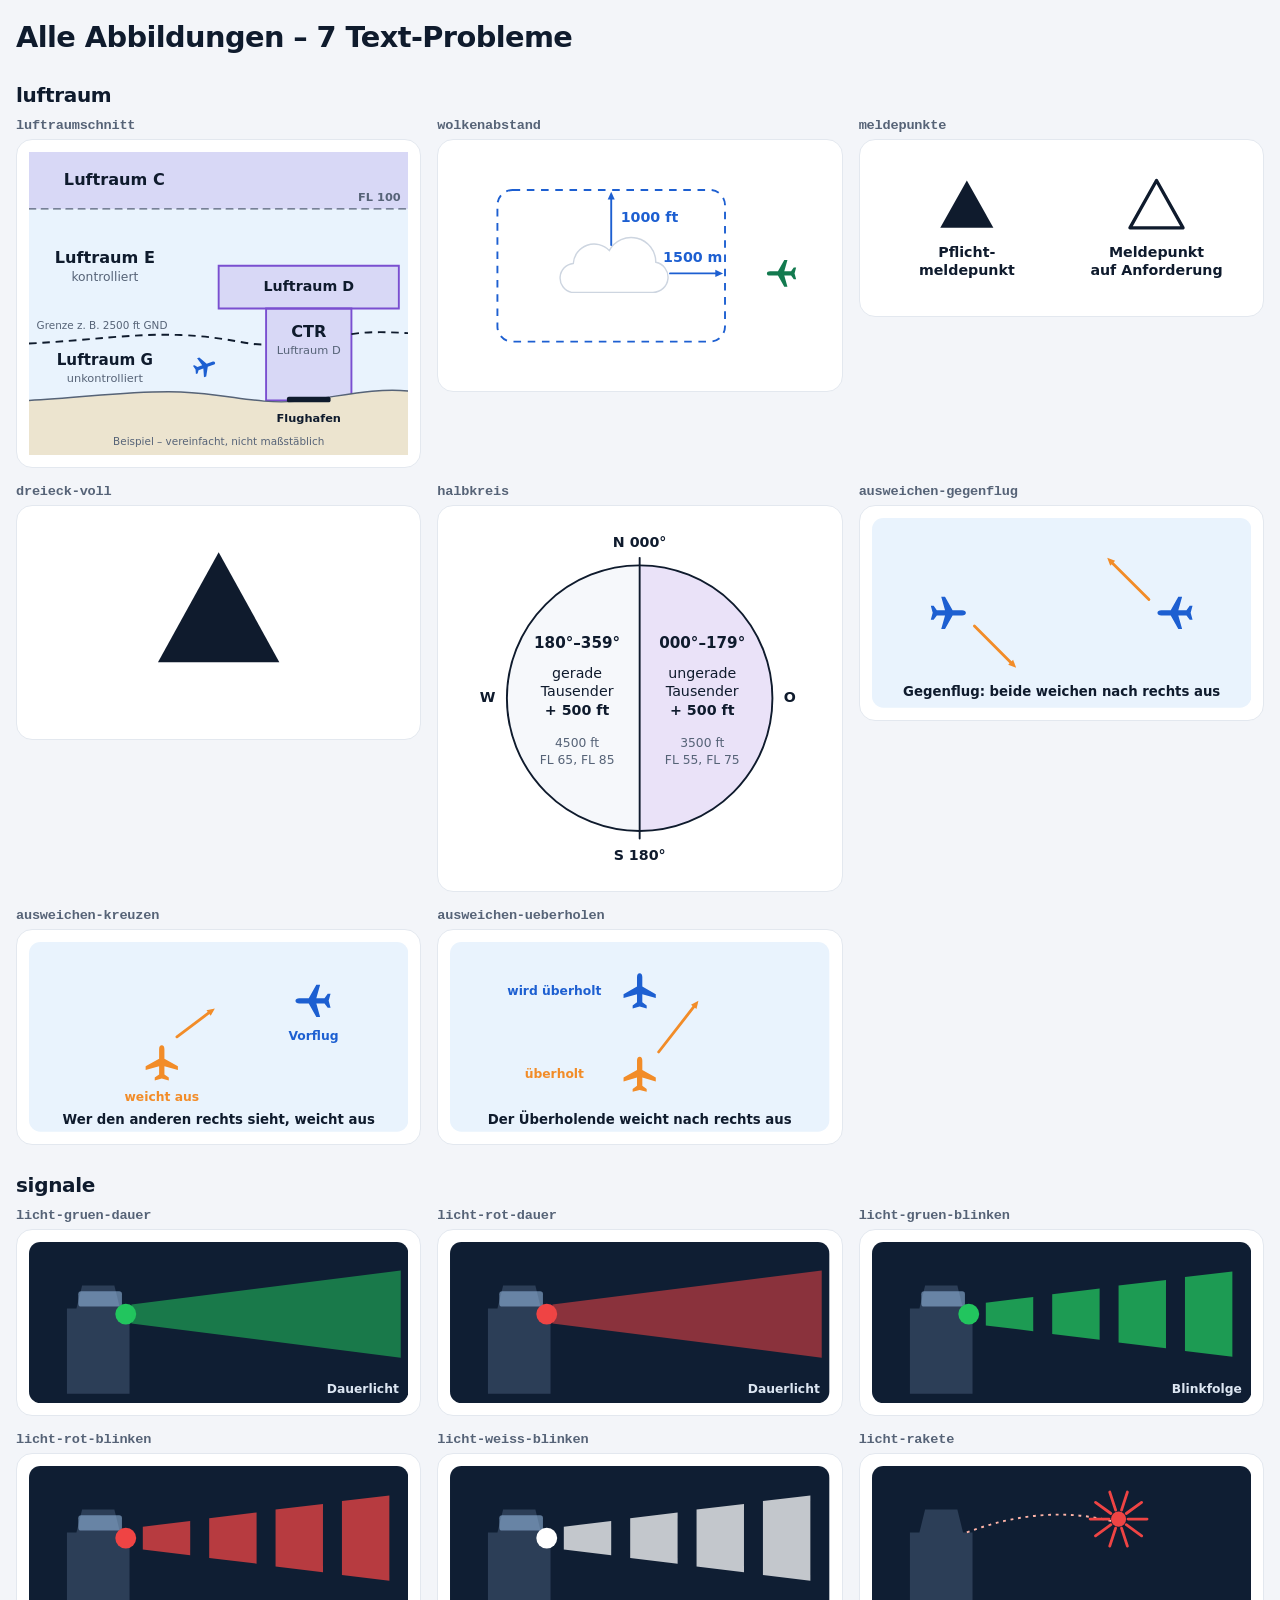
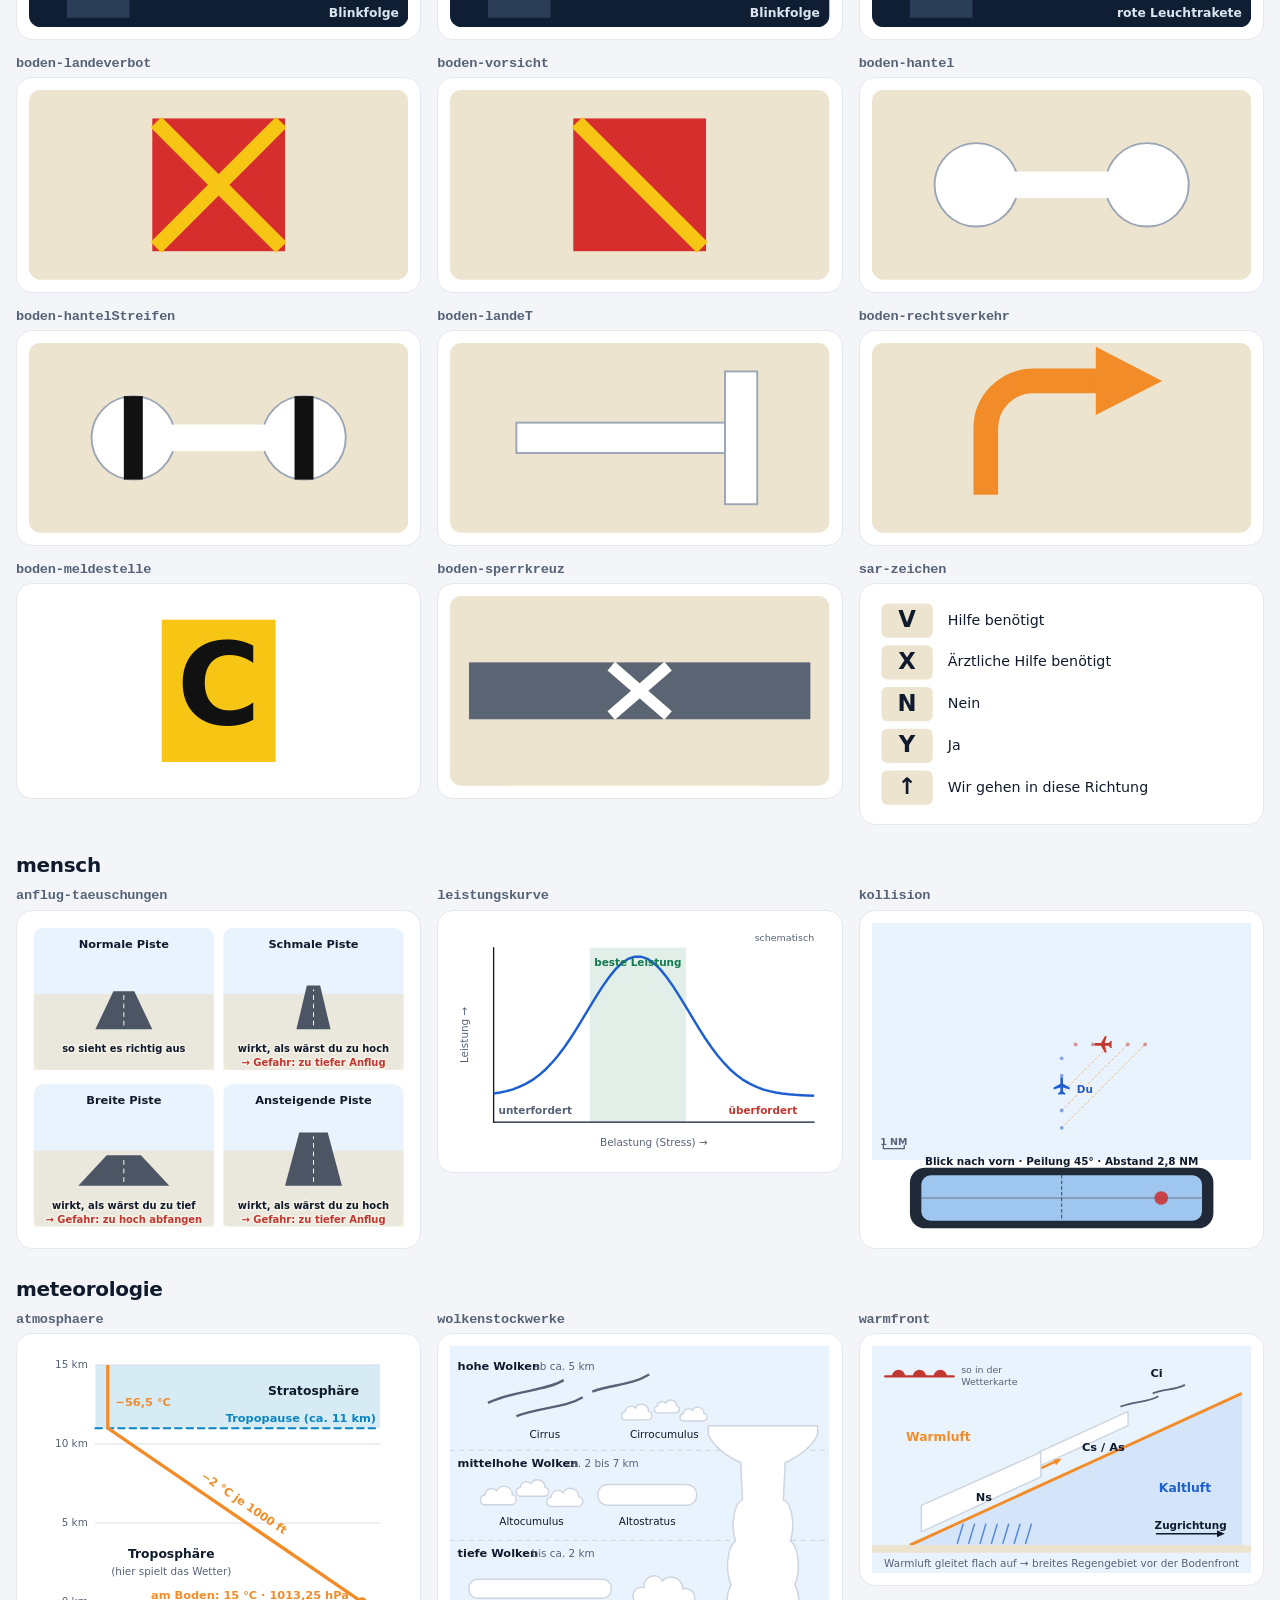
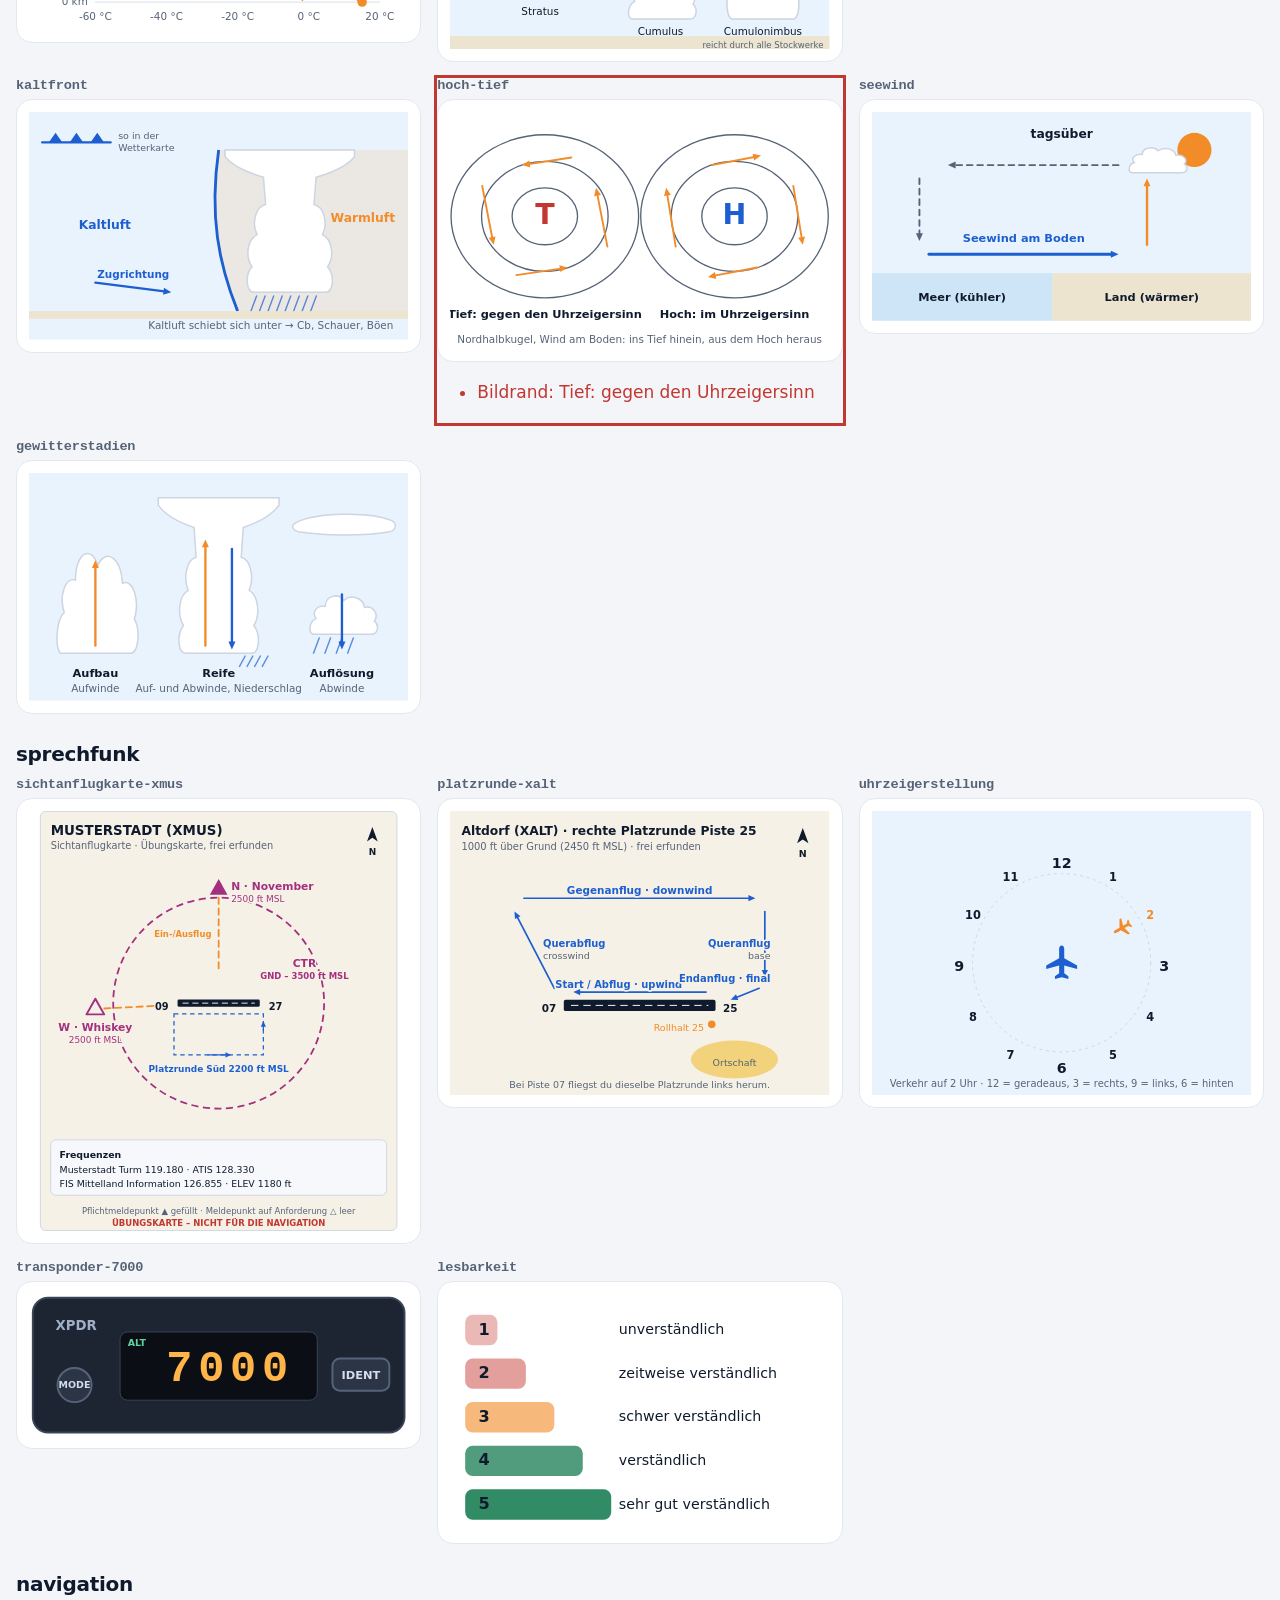
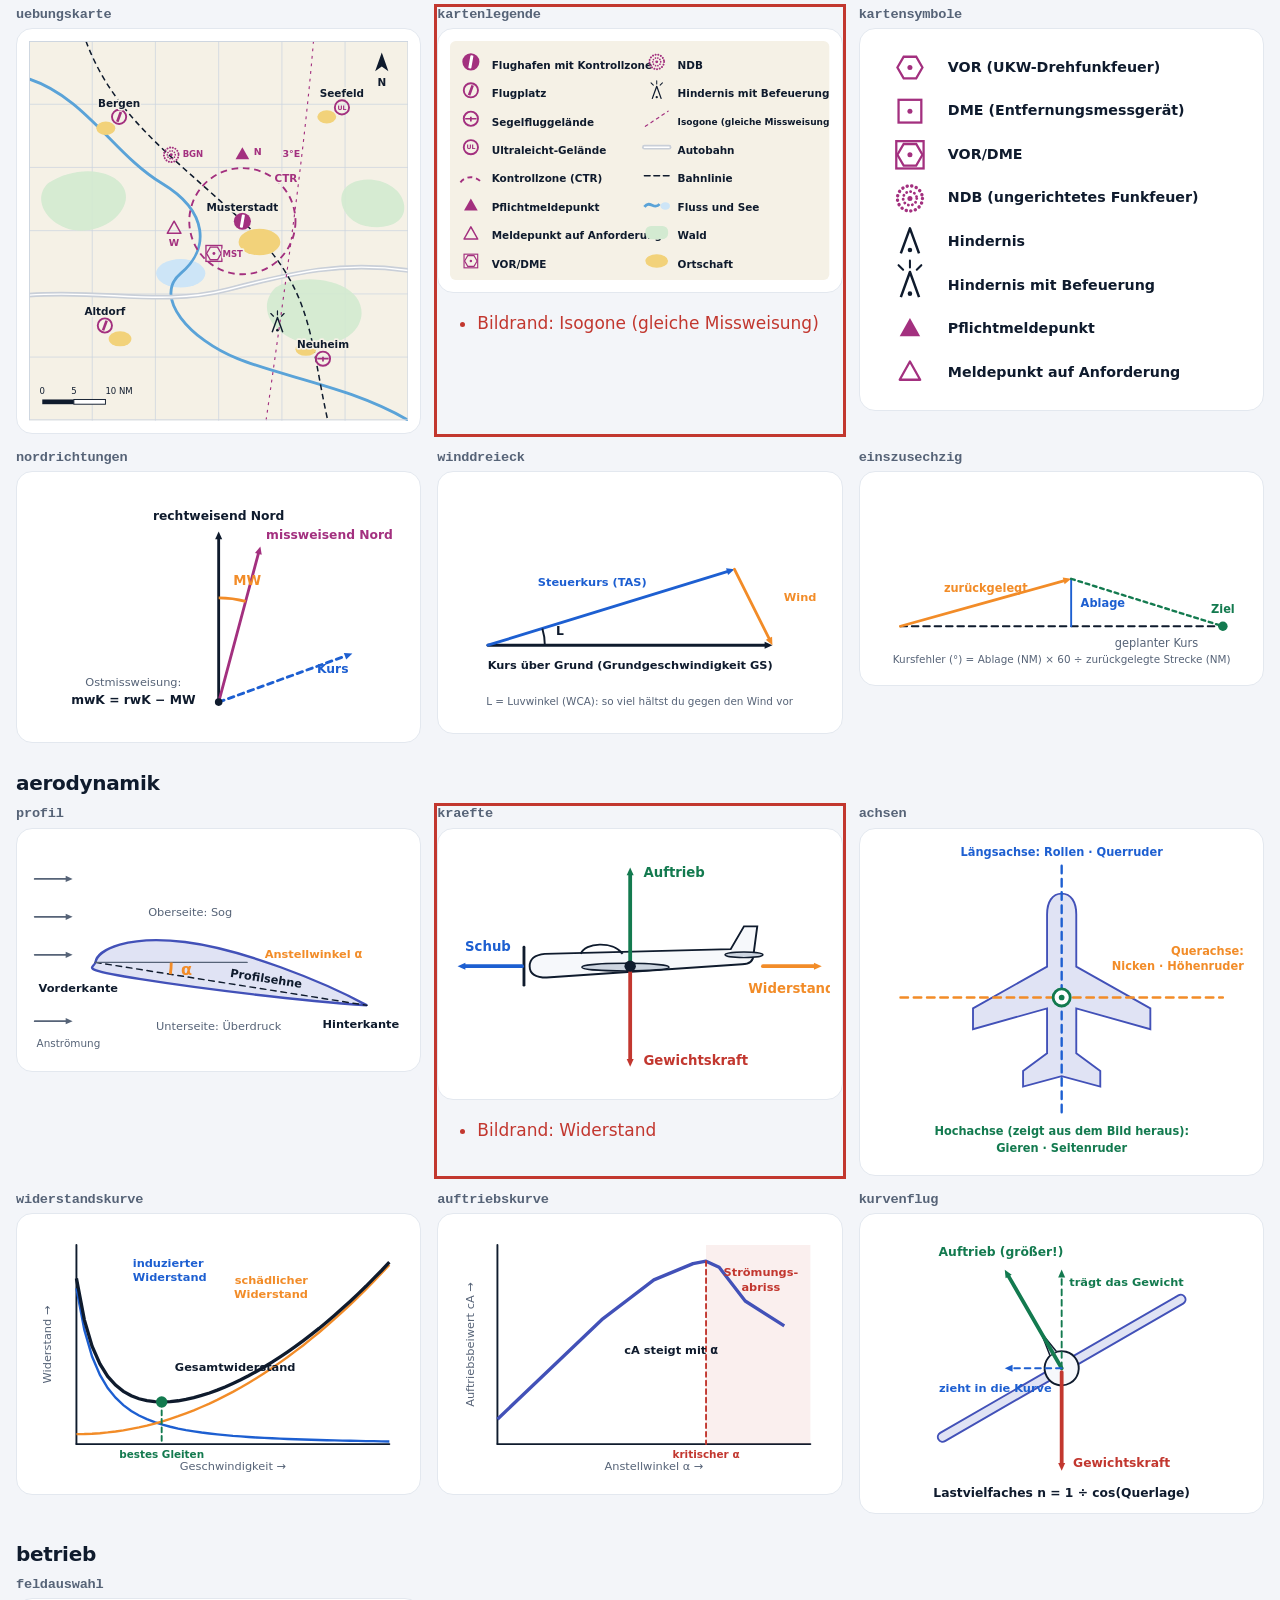
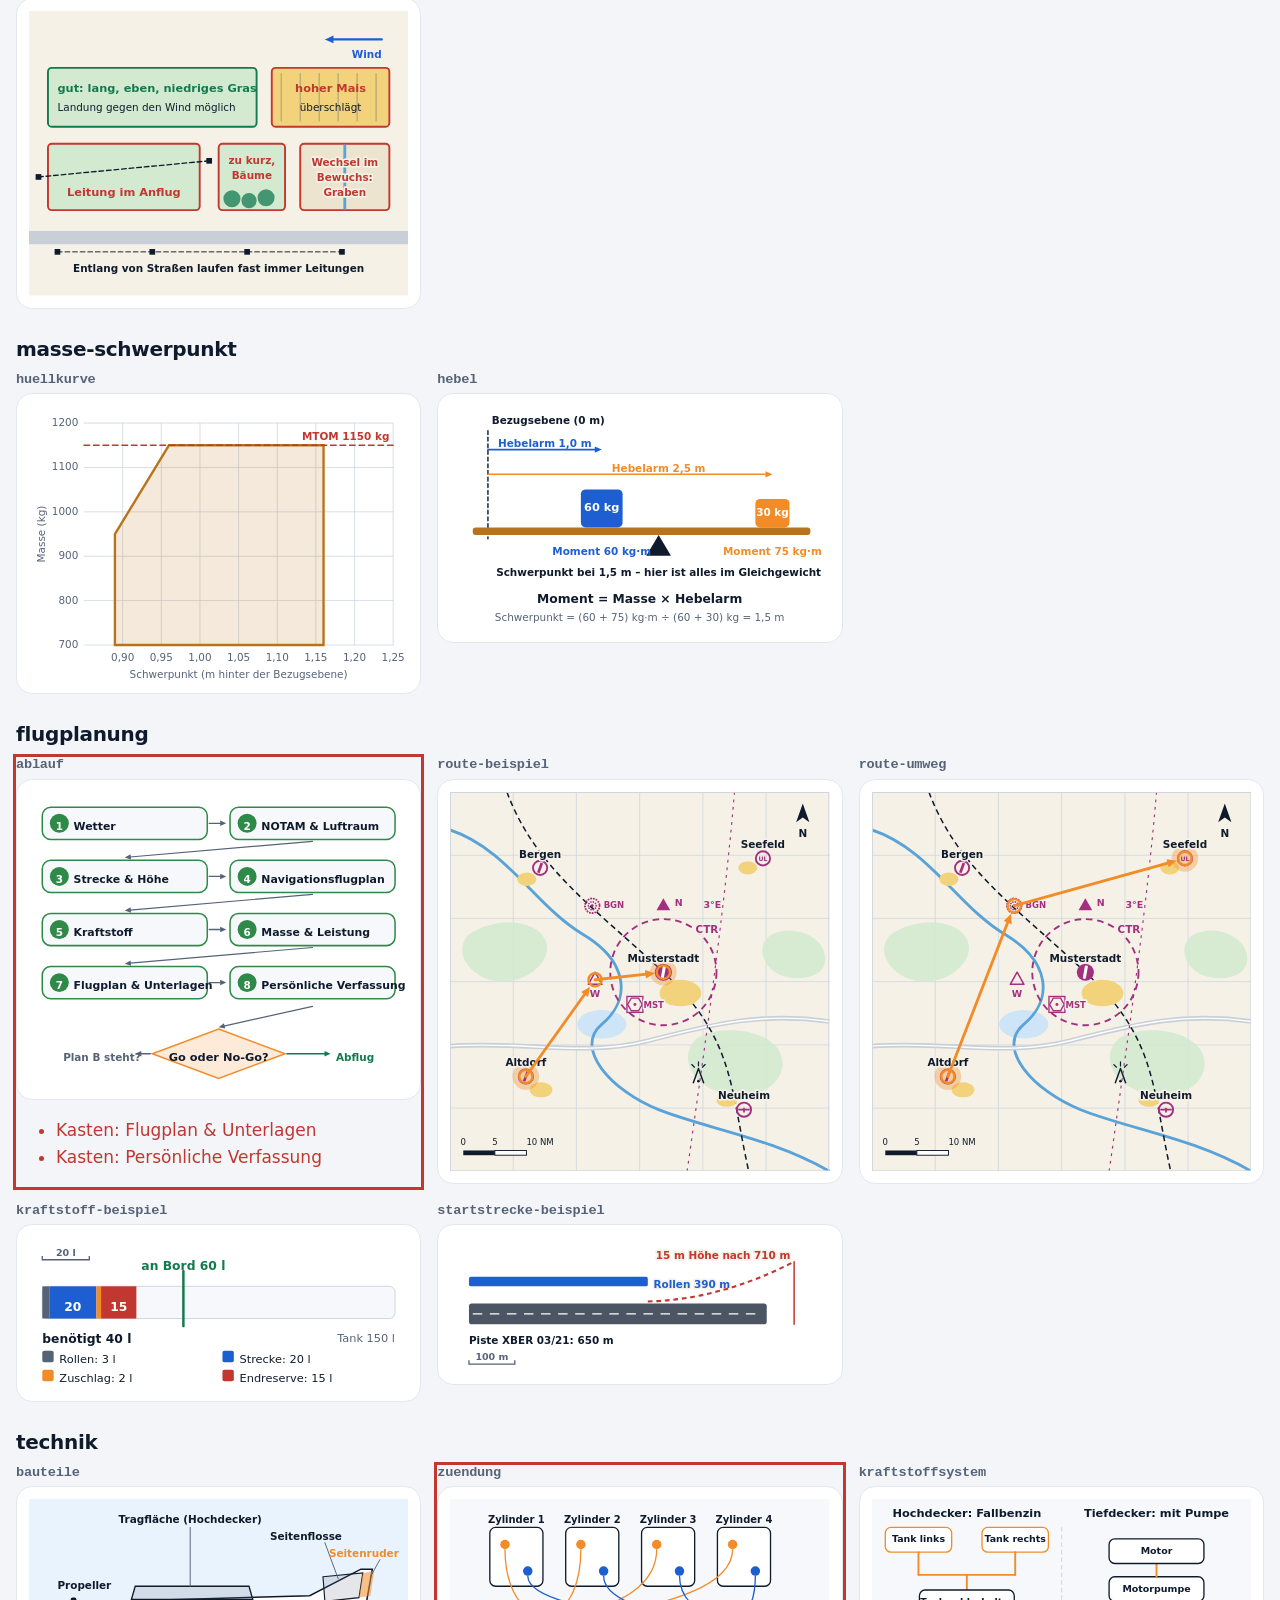
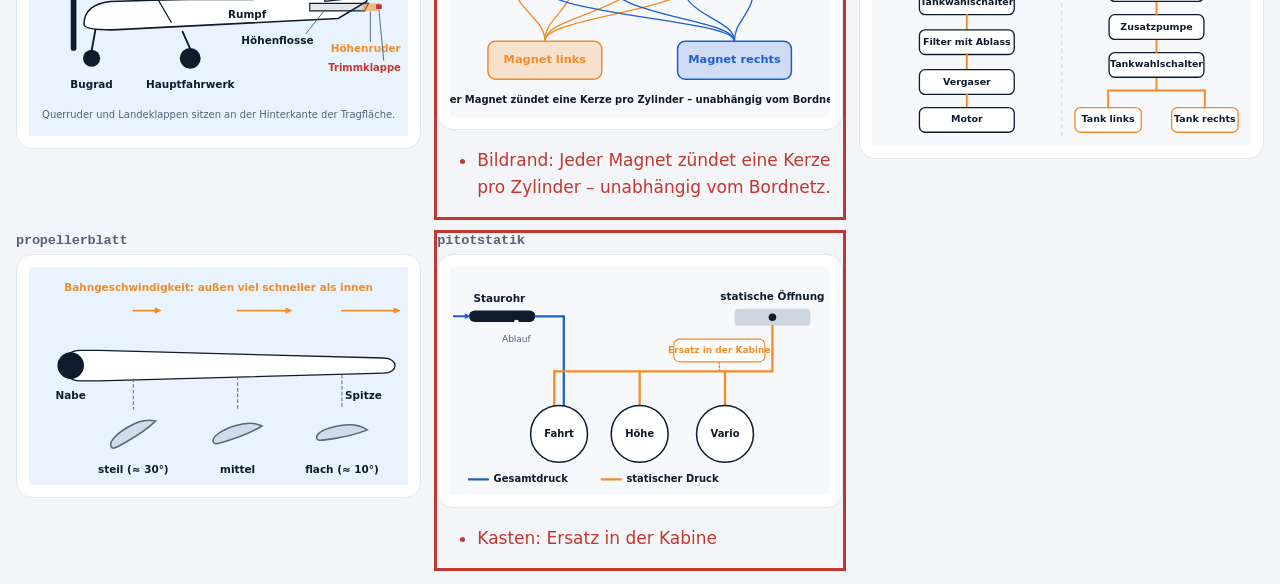
==== commit 69669d76: "Alle Themen komplett: Betrieb & Technik, Animationen überall, Luftraumhöhen, Extra für Tim - Neue Th" ====
--- a/tools/abbildungen.html
+++ b/tools/abbildungen.html
@@ -19,10 +19,12 @@
   <div id="inhalt"></div>
   <script type="module">
     import { abbildungKnoten, h } from '../js/ui.js';
+    import { textProbleme } from './textpruefung.js';
     const wunsch = new URLSearchParams(location.search).get('modul');
-    const module = ['luftraum', 'sprechfunk', 'navigation', 'masse-schwerpunkt', 'meteorologie', 'aerodynamik', 'signale'];
+    const module = ['luftraum', 'signale', 'mensch', 'meteorologie', 'sprechfunk', 'navigation', 'aerodynamik', 'betrieb', 'masse-schwerpunkt', 'flugplanung', 'technik'];
     for (const id of module.filter((m) => !wunsch || m === wunsch)) {
-      const teile = await import(`../modules/${id}/abbildungen.js`);
+      const teile = await import(`../modules/${id}/abbildungen.js`).catch(() => null);
+      if (!teile) continue;
       let liste = teile.abbildungen;
       if (!liste && teile.abbildungenFuer) {
         const daten = await fetch(`../modules/${id}/content/flugzeug.json`).then((r) => r.json());
@@ -34,6 +36,16 @@
       bereich.append(raster);
       document.getElementById('inhalt').append(bereich);
     }
+    // Beschriftungen prüfen: Texte, die aus dem Bild oder ihrem Kasten laufen oder sich überdecken, rot markieren
+    let anzahl = 0;
+    for (const figur of document.querySelectorAll('.raster > div')) {
+      const probleme = textProbleme(figur.querySelector('svg'));
+      if (!probleme.length) continue;
+      anzahl += probleme.length;
+      figur.style.outline = '3px solid #c2372f';
+      figur.append(h('ul', { class: 'fehlerton', 'data-probleme': '' }, probleme.map((p) => h('li', {}, `${p.art}: ${p.text}`))));
+    }
+    document.querySelector('h1').append(` – ${anzahl ? `${anzahl} Text-Probleme` : 'Beschriftungen in Ordnung'}`);
   </script>
 </body>
 </html>
--- a/css/app.css
+++ b/css/app.css
@@ -3,33 +3,40 @@
 /* ================= Farben & Grundwerte ================= */
 
 :root {
-  --hg: #f2f5f9;
+  --hg: #f3f5f9;
   --flaeche: #ffffff;
   --flaeche-2: #f6f8fb;
-  --text: #13203a;
-  --leise: #5b6a80;
-  --rand: #e0e6ee;
-  --rand-stark: #c8d2df;
-  --primaer: #1f5fbf;
-  --primaer-hover: #194f9f;
-  --primaer-hell: #e7effb;
+  --text: #0f1b2d;
+  --leise: #566377;
+  --rand: #e3e8ef;
+  --rand-stark: #cdd5e0;
+  --linie: #eef1f5;
+  --primaer: #1d5fd1;
+  --primaer-hover: #174ca8;
+  --primaer-hell: #e8f0fd;
   --primaer-text: #ffffff;
   --nacht: #0f2742;
   --nacht-2: #173a63;
   --orange: #f28c28;
-  --ok: #138256;
+  --ok: #137a4f;
   --ok-hell: #e2f4ea;
-  --fehler: #c93636;
+  --fehler: #c2372f;
   --fehler-hell: #fcebeb;
-  --warn-hell: #fff6df;
-  --warn-rand: #eac56a;
-  --schatten: 0 1px 2px rgb(16 32 60 / 5%), 0 6px 20px rgb(16 32 60 / 6%);
-  --schatten-hoch: 0 2px 4px rgb(16 32 60 / 6%), 0 12px 32px rgb(16 32 60 / 10%);
-
-  --radius: 16px;
-  --radius-klein: 10px;
+  --warn-hell: #fff4e2;
+  --warn-rand: #efc785;
+  --warn-text: #8a4b08;
+  --einfach: #0e7a5c;
+  --einfach-hell: #e4f4ef;
+  --schatten: 0 1px 2px rgb(15 27 45 / 4%), 0 6px 20px rgb(15 27 45 / 5%);
+  --schatten-hoch: 0 2px 6px rgb(15 27 45 / 6%), 0 14px 36px rgb(15 27 45 / 10%);
+
+  --radius: 20px;
+  --radius-mittel: 16px;
+  --radius-klein: 12px;
   --mono: ui-monospace, "SF Mono", SFMono-Regular, Menlo, Consolas, "Liberation Mono", monospace;
   --tabbar-hoehe: 64px;
+  --kopf-hoehe: 56px;
+  --bewegung: 0.22s cubic-bezier(0.2, 0.7, 0.2, 1);
   color-scheme: light dark;
 
   /* Themenfarben */
@@ -37,23 +44,29 @@
   --f-luftraum: #7a4fd0;
   --f-sprechfunk: #0b8a83;
   --f-navigation: #2563c9;
+  --f-flugplanung: #2f8a4a;
   --f-masse: #b8741a;
   --f-meteo: #0a85c2;
   --f-aero: #4251b8;
   --f-signale: #cf3434;
+  --f-mensch: #b53d86;
+  --f-betrieb: #6f7d1c;
+  --f-technik: #56677f;
+  --f-tim: #b07d00;
 }
 
 @media (prefers-color-scheme: dark) {
   :root {
-    --hg: #0a111d;
-    --flaeche: #121b2b;
-    --flaeche-2: #172236;
-    --text: #e6ecf5;
-    --leise: #9aa9bf;
-    --rand: #233149;
+    --hg: #0b1220;
+    --flaeche: #131c2e;
+    --flaeche-2: #182338;
+    --text: #e7edf6;
+    --leise: #9aa8bd;
+    --rand: #243149;
     --rand-stark: #33445f;
-    --primaer: #5a9bff;
-    --primaer-hover: #7aafff;
+    --linie: #1d283c;
+    --primaer: #5b9bff;
+    --primaer-hover: #7db0ff;
     --primaer-hell: #172a48;
     --primaer-text: #08101c;
     --nacht: #0b1a30;
@@ -64,6 +77,9 @@
     --fehler-hell: #3a1a1e;
     --warn-hell: #2f2610;
     --warn-rand: #7a6326;
+    --warn-text: #ffc57a;
+    --einfach: #5fd3ae;
+    --einfach-hell: #0f2e28;
     --schatten: 0 1px 2px rgb(0 0 0 / 30%);
     --schatten-hoch: 0 8px 24px rgb(0 0 0 / 35%);
 
@@ -71,10 +87,15 @@
     --f-luftraum: #a98bf2;
     --f-sprechfunk: #3fcdc3;
     --f-navigation: #6fa6ff;
+    --f-flugplanung: #62cf82;
     --f-masse: #e8b04b;
     --f-meteo: #52baf0;
     --f-aero: #909bf3;
     --f-signale: #ff7272;
+    --f-mensch: #f07cc2;
+    --f-betrieb: #bccb5c;
+    --f-technik: #a5b5ca;
+    --f-tim: #f2c94c;
   }
 }
 
@@ -83,15 +104,22 @@
 [data-modul="luftraum"] { --mf: var(--f-luftraum); }
 [data-modul="sprechfunk"] { --mf: var(--f-sprechfunk); }
 [data-modul="navigation"] { --mf: var(--f-navigation); }
+[data-modul="flugplanung"] { --mf: var(--f-flugplanung); }
 [data-modul="masse-schwerpunkt"] { --mf: var(--f-masse); }
 [data-modul="meteorologie"] { --mf: var(--f-meteo); }
 [data-modul="aerodynamik"] { --mf: var(--f-aero); }
 [data-modul="signale"] { --mf: var(--f-signale); }
+[data-modul="mensch"] { --mf: var(--f-mensch); }
+[data-modul="betrieb"] { --mf: var(--f-betrieb); }
+[data-modul="technik"] { --mf: var(--f-technik); }
+[data-modul="tim"] { --mf: var(--f-tim); }
 
 /* ================= Grundlagen ================= */
 
 * { box-sizing: border-box; }
-html { -webkit-text-size-adjust: 100%; scroll-padding-top: 1rem; }
+/* „hidden“ gewinnt immer – auch gegen display-Regeln von Knöpfen und Karten */
+[hidden] { display: none !important; }
+html { -webkit-text-size-adjust: 100%; scroll-padding-top: calc(var(--kopf-hoehe) + env(safe-area-inset-top) + 0.75rem); }
 
 body {
   margin: 0;
@@ -105,8 +133,8 @@
 
 a { color: var(--primaer); text-underline-offset: 2px; }
 h1, h2, h3 { line-height: 1.2; letter-spacing: -0.015em; }
-h1 { font-size: 1.75rem; margin: 0.25rem 0 0.5rem; font-weight: 750; }
-h2 { font-size: 1.2rem; margin: 1.5rem 0 0.6rem; font-weight: 700; }
+h1 { font-size: 1.8rem; margin: 0.25rem 0 0.5rem; font-weight: 750; letter-spacing: -0.02em; }
+h2 { font-size: 1.25rem; margin: 1.75rem 0 0.7rem; font-weight: 700; }
 h3 { font-size: 1.05rem; margin: 1.25rem 0 0.4rem; font-weight: 650; }
 p { margin: 0.5rem 0; }
 code, pre { font-family: var(--mono); }
@@ -141,52 +169,107 @@
 .ico .w { fill: var(--flaeche); stroke: none; }
 .ico .gelb { stroke: #f7c514; stroke-width: 3.2; }
 .ico-thema { stroke-width: 2; }
+.ico .puls { stroke-width: 1.8; }
 
 .logo { width: 34px; height: 34px; border-radius: 9px; flex: none; }
 
 /* ================= Kopfzeile & Navigation ================= */
 
+/* Helle Kopfzeile wie eine Navigationsleiste: links Marke oder Zurück-Pfeil, rechts der Hinweis „Lernhilfe“. */
 .kopfzeile {
-  background: linear-gradient(180deg, var(--nacht) 0%, var(--nacht-2) 100%);
-  color: #fff;
+  position: sticky;
+  top: 0;
+  z-index: 30;
+  background: color-mix(in srgb, var(--flaeche) 90%, transparent);
+  -webkit-backdrop-filter: saturate(1.6) blur(16px);
+  backdrop-filter: saturate(1.6) blur(16px);
+  border-bottom: 1px solid var(--rand);
   padding-top: env(safe-area-inset-top);
 }
 .kopfzeile-innen {
   max-width: 60rem;
+  height: var(--kopf-hoehe);
   margin: 0 auto;
-  padding: 0.7rem 1rem;
+  padding: 0 1rem;
   display: flex;
   align-items: center;
-  justify-content: space-between;
-  gap: 1rem;
+  gap: 0.75rem;
 }
 .marke {
   display: inline-flex;
   align-items: center;
   gap: 0.6rem;
-  color: #fff;
+  color: var(--text);
   text-decoration: none;
-  font-size: 1.2rem;
+  font-size: 1.15rem;
   letter-spacing: -0.01em;
 }
-.marke-text { font-weight: 500; }
-.marke-text b { font-weight: 800; }
-
-.hauptnav { display: none; gap: 0.25rem; }
+.marke .logo { width: 30px; height: 30px; border-radius: 8px; }
+.marke-text { font-weight: 450; }
+.marke-text b { font-weight: 750; }
+
+.kopf-zurueck {
+  display: inline-flex;
+  align-items: center;
+  gap: 0.15rem;
+  min-height: 44px;
+  margin-left: -0.5rem;
+  padding: 0 0.5rem;
+  max-width: 60vw;
+  color: var(--primaer);
+  font-weight: 600;
+  text-decoration: none;
+  border-radius: 10px;
+}
+.kopf-zurueck .ico { width: 1.45rem; height: 1.45rem; stroke-width: 2.2; flex: none; }
+.kopf-zurueck-text { white-space: nowrap; overflow: hidden; text-overflow: ellipsis; }
+.kopf-zurueck:hover { background: var(--primaer-hell); }
+/* Auf dem Handy ersetzt der Zurück-Pfeil die Marke, am großen Bildschirm stehen die Brotkrumen in der Seite. */
+@media (max-width: 859px) {
+  .kopfzeile.mit-zurueck .marke { display: none; }
+  .seite .brotkrumen { display: none; }
+}
+@media (min-width: 860px) { .kopf-zurueck { display: none !important; } }
+
+.lernhilfe-marke {
+  display: inline-flex;
+  align-items: center;
+  gap: 0.3rem;
+  margin-left: auto;
+  height: 32px;
+  padding: 0 0.75rem;
+  border-radius: 999px;
+  background: var(--warn-hell);
+  color: var(--warn-text);
+  font-size: 0.8rem;
+  font-weight: 650;
+  text-decoration: none;
+  white-space: nowrap;
+  flex: none;
+}
+.lernhilfe-marke .ico { width: 1rem; height: 1rem; }
+.lernhilfe-marke:hover { text-decoration: underline; }
+
+/* Lesefortschritt im Kapitel: dünner Balken in der Themenfarbe am unteren Rand der Kopfzeile */
+.lesefortschritt { position: absolute; left: 0; right: 0; bottom: -1px; height: 3px; }
+.lesefortschritt > span { display: block; height: 100%; width: 0; background: var(--mf, var(--primaer)); border-radius: 0 2px 2px 0; transition: width 0.1s linear; }
+
+.hauptnav { display: none; gap: 0.25rem; margin-left: auto; }
 .hauptnav a {
   display: inline-flex;
   align-items: center;
   gap: 0.45rem;
   padding: 0.45rem 0.8rem;
   border-radius: 999px;
-  color: rgb(255 255 255 / 82%);
+  color: var(--leise);
   text-decoration: none;
-  font-weight: 550;
+  font-weight: 600;
   font-size: 0.95rem;
 }
-.hauptnav a:hover { background: rgb(255 255 255 / 10%); color: #fff; }
-.hauptnav a[aria-current="page"] { background: rgb(255 255 255 / 16%); color: #fff; }
+.hauptnav a:hover { background: var(--flaeche-2); color: var(--text); }
+.hauptnav a[aria-current="page"] { background: var(--primaer-hell); color: var(--primaer); }
 .hauptnav .nav-symbol { display: inline-flex; position: relative; }
+@media (min-width: 860px) { .hauptnav ~ .lernhilfe-marke { margin-left: 0.25rem; } }
 
 .tabbar {
   position: fixed;
@@ -196,7 +279,7 @@
   grid-template-columns: repeat(5, 1fr);
   height: calc(var(--tabbar-hoehe) + env(safe-area-inset-bottom));
   padding-bottom: env(safe-area-inset-bottom);
-  background: color-mix(in srgb, var(--flaeche) 88%, transparent);
+  background: color-mix(in srgb, var(--flaeche) 90%, transparent);
   -webkit-backdrop-filter: saturate(1.6) blur(16px);
   backdrop-filter: saturate(1.6) blur(16px);
   border-top: 1px solid var(--rand);
@@ -211,9 +294,11 @@
   text-decoration: none;
   font-size: 0.72rem;
   font-weight: 600;
-}
-.tabbar a[aria-current="page"] { color: var(--primaer); }
-.tabbar .ico { width: 26px; height: 26px; }
+  -webkit-tap-highlight-color: transparent;
+}
+.tabbar a[aria-current="page"] { color: var(--primaer); font-weight: 700; }
+.tabbar .ico { width: 26px; height: 26px; transition: transform var(--bewegung); }
+.tabbar a:active .ico { transform: scale(0.9); }
 .nav-symbol { position: relative; display: inline-flex; }
 .nav-zahl {
   position: absolute;
@@ -223,7 +308,7 @@
   height: 19px;
   padding: 0 5px;
   border-radius: 999px;
-  background: var(--orange);
+  background: var(--fehler);
   color: #fff;
   font-size: 0.68rem;
   font-weight: 750;
@@ -231,7 +316,6 @@
   text-align: center;
   border: 2px solid var(--flaeche);
 }
-.hauptnav .nav-zahl { border-color: var(--nacht); top: -7px; }
 
 @media (min-width: 860px) {
   .hauptnav { display: flex; }
@@ -239,33 +323,41 @@
   body { padding-bottom: 2rem; }
 }
 
-.lernhilfe-hinweis {
-  margin: 0;
-  padding: 0.35rem 1rem;
-  font-size: 0.78rem;
-  color: var(--leise);
-  background: var(--flaeche);
-  border-bottom: 1px solid var(--rand);
+/* Fußzeile auf jeder Seite: Hinweis „Lernhilfe“, Über die App, Quellen, Datenschutz, Impressum */
+.fusszeile {
+  max-width: 48rem;
+  margin: 2rem auto 0;
+  padding: 1.25rem 1rem 1.5rem;
+  border-top: 1px solid var(--rand);
   text-align: center;
 }
+.fusszeile-hinweis { margin: 0 auto 0.75rem; max-width: 34rem; font-size: 0.82rem; line-height: 1.45; color: var(--leise); }
+.fusszeile-links { display: flex; flex-wrap: wrap; justify-content: center; gap: 0.4rem 1.2rem; font-size: 0.85rem; }
+.fusszeile a { color: var(--leise); text-decoration: none; }
+.fusszeile a:hover { color: var(--primaer); text-decoration: underline; }
 
 main {
   max-width: 48rem;
   margin: 0 auto;
-  padding: 1rem;
+  padding: 1.25rem 1rem 1rem;
   outline: none;
 }
 
+/* Seitenwechsel: neuer Inhalt blendet sanft ein */
+.seite-neu { animation: seite-ein 0.28s ease-out both; }
+@keyframes seite-ein { from { opacity: 0; transform: translateY(6px); } to { opacity: 1; transform: none; } }
+
 /* ================= Bausteine ================= */
 
 .karte {
   background: var(--flaeche);
-  border: 1px solid var(--rand);
+  border: 1px solid transparent;
   border-radius: var(--radius);
-  padding: 1.1rem 1.15rem;
+  padding: 1.15rem 1.15rem;
   margin: 1rem 0;
   box-shadow: var(--schatten);
 }
+@media (prefers-color-scheme: dark) { .karte { border-color: var(--rand); box-shadow: none; } }
 .karte > :first-child { margin-top: 0; }
 .karte > :last-child { margin-bottom: 0; }
 .karte h2 { display: flex; align-items: center; gap: 0.5rem; font-size: 1.1rem; }
@@ -282,7 +374,7 @@
   min-height: 44px;
   padding: 0.55rem 1.15rem;
   border: 1.5px solid var(--primaer);
-  border-radius: 999px;
+  border-radius: 14px;
   background: var(--primaer);
   color: var(--primaer-text);
   font: inherit;
@@ -296,7 +388,7 @@
 .knopf:hover { background: var(--primaer-hover); border-color: var(--primaer-hover); }
 .knopf:active { transform: scale(0.98); }
 .knopf:disabled { opacity: 0.4; cursor: not-allowed; transform: none; }
-.knopf.gross { min-height: 52px; padding: 0.7rem 1.4rem; font-size: 1.03rem; }
+.knopf.gross { min-height: 52px; padding: 0.7rem 1.4rem; font-size: 1.05rem; }
 .knopf.breit { width: 100%; }
 .knopf.zweitrangig { background: transparent; color: var(--primaer); }
 .knopf.zweitrangig:hover { background: var(--primaer-hell); }
@@ -318,17 +410,13 @@
   color: var(--leise);
   border: 1px solid var(--rand);
 }
-.chip-faellig { background: color-mix(in srgb, var(--orange) 14%, transparent); color: #b0590c; border-color: transparent; }
-
-@media (prefers-color-scheme: dark) {
-  .chip-faellig { color: #ffb066; }
-}
+.chip-faellig { background: var(--warn-hell); color: var(--warn-text); border-color: transparent; }
 
 .balken {
   display: block;
   height: 6px;
   border-radius: 999px;
-  background: var(--rand);
+  background: var(--linie);
   overflow: hidden;
 }
 .balken > span {
@@ -345,8 +433,9 @@
 .ring-box-klein { width: 44px; height: 44px; }
 .ring-box-gross { width: 132px; height: 132px; }
 .ring { width: 100%; height: 100%; }
-.ring-spur { fill: none; stroke: var(--rand); stroke-width: 4; }
-.ring-wert { fill: none; stroke: var(--mf, var(--ok)); stroke-width: 4; stroke-linecap: round; transition: stroke-dashoffset 0.6s ease; }
+.ring-spur { fill: none; stroke: var(--linie); stroke-width: 4.5; }
+.ring-wert { fill: none; stroke: var(--mf, var(--ok)); stroke-width: 4.5; stroke-linecap: round; transition: stroke-dashoffset 0.6s ease; animation: ring-fuellen 0.9s cubic-bezier(0.2, 0.7, 0.2, 1) both; }
+@keyframes ring-fuellen { from { stroke-dashoffset: 100.5; } }
 .ring-zahl { position: absolute; font-weight: 750; font-size: 0.85rem; }
 .ring-box-klein .ring-zahl { font-size: 0.7rem; }
 .ring-box-gross .ring-zahl { font-size: 1.9rem; }
@@ -357,8 +446,14 @@
 .brotkrumen a:hover { color: var(--primaer); text-decoration: underline; }
 .brotkrumen-trenner { opacity: 0.6; }
 
-.abschnitt-titel { display: flex; align-items: center; gap: 0.5rem; margin-top: 1.75rem; }
-.abschnitt-titel .ico { color: var(--leise); }
+.abschnitt-titel { display: flex; align-items: center; gap: 0.5rem; margin-top: 2rem; }
+.abschnitt-titel .ico { color: var(--mf, var(--leise)); }
+.abschnitt-kopf { display: flex; align-items: baseline; justify-content: space-between; gap: 1rem; margin: 2rem 0 0.25rem; scroll-margin-top: calc(var(--kopf-hoehe) + 1rem); }
+.abschnitt-kopf h2 { margin: 0; font-size: 1.4rem; }
+.abschnitt-kopf .leise { font-size: 0.85rem; }
+
+/* Kleine Zeile über der Überschrift, z. B. „Fach 3 · Meteorologie“ oder „Kapitel 2 von 6“ */
+.seiten-marke { margin: 0 0 0.15rem; font-size: 0.78rem; font-weight: 700; letter-spacing: 0.06em; text-transform: uppercase; color: var(--mf, var(--primaer)); }
 
 .leerzustand { text-align: center; padding: 2.5rem 1rem; }
 .leerzustand h2 { font-size: 1.4rem; }
@@ -381,171 +476,222 @@
 
 /* ================= Startseite ================= */
 
-.sicherungshinweis {
-  display: flex;
-  align-items: center;
-  gap: 0.6rem;
-  margin: 0 0 1rem;
-  padding: 0.7rem 0.9rem;
-  border: 1px solid var(--warn-rand);
-  border-radius: var(--radius-klein);
-  background: var(--warn-hell);
-  color: var(--text);
-  text-decoration: none;
-  font-size: 0.92rem;
-}
-.sicherungshinweis span { flex: 1; }
-.sicherungshinweis strong { color: var(--primaer); white-space: nowrap; }
-.sicherungshinweis .ico:first-child { color: #b7791f; }
-
-.heute {
-  position: relative;
-  overflow: hidden;
-  border-radius: 22px;
-  padding: 1.4rem 1.25rem 1.3rem;
-  color: #fff;
-  background:
-    radial-gradient(120% 90% at 100% 0%, rgb(90 160 255 / 45%) 0%, transparent 60%),
-    linear-gradient(160deg, #1f5fbf 0%, #0f2742 100%);
-  box-shadow: var(--schatten-hoch);
-}
-.heute::after {
-  content: "";
-  position: absolute;
-  left: -10%;
-  right: -10%;
-  bottom: -92px;
-  height: 130px;
-  border-top: 3px solid rgb(242 140 40 / 75%);
-  border-radius: 50%;
-  pointer-events: none;
-}
-.heute-gruss { margin: 0; opacity: 0.8; font-weight: 600; font-size: 0.95rem; }
-.heute h1 { color: #fff; font-size: 1.55rem; margin: 0.15rem 0 1rem; }
-.heute-werte { display: grid; grid-template-columns: repeat(3, 1fr); gap: 0.5rem; margin-bottom: 1.1rem; }
-.heute-wert {
-  display: grid;
-  justify-items: start;
-  gap: 0.1rem;
-  padding: 0.65rem 0.7rem;
-  border-radius: 12px;
-  background: rgb(255 255 255 / 10%);
-  -webkit-backdrop-filter: blur(4px);
-  backdrop-filter: blur(4px);
-}
-.heute-wert .ico { width: 20px; height: 20px; opacity: 0.9; }
-.heute-wert strong { font-size: 1.45rem; line-height: 1.1; }
-.heute-wert span { font-size: 0.72rem; opacity: 0.85; line-height: 1.2; }
-.heute .knopf { position: relative; z-index: 1; }
-.start-tipp { display: flex; gap: 0.5rem; align-items: flex-start; font-size: 0.9rem; color: var(--leise); margin: 1rem 0 0; }
-.start-tipp .ico { color: var(--orange); flex: none; }
-
-.themen-raster { list-style: none; margin: 0; padding: 0; display: grid; gap: 0.75rem; }
-@media (min-width: 640px) { .themen-raster { grid-template-columns: 1fr 1fr; } }
-
-.themen-kachel {
-  display: flex;
-  align-items: center;
-  gap: 0.9rem;
-  height: 100%;
-  padding: 0.95rem 1rem;
-  background: var(--flaeche);
-  border: 1px solid var(--rand);
-  border-radius: var(--radius);
-  box-shadow: var(--schatten);
-  color: inherit;
-  text-decoration: none;
-  transition: transform 0.15s, box-shadow 0.15s, border-color 0.15s;
-}
-a.themen-kachel:hover { transform: translateY(-2px); box-shadow: var(--schatten-hoch); border-color: color-mix(in srgb, var(--mf) 45%, var(--rand)); }
-.themen-kachel.geplant { opacity: 0.55; box-shadow: none; }
+.begruessung { margin: 0.25rem 0 1rem; }
+.begruessung-gruss { margin: 0; font-size: 0.95rem; color: var(--leise); }
+.begruessung h1 { margin: 0.1rem 0 0; font-size: 1.85rem; }
+.begruessung .einleitung { margin: 0.35rem 0 0; }
+
+/* Heute: Ring, fällige Fragen, eine klare Aktion – darunter „Weiter, wo du warst“ */
+.heute-karte { display: grid; gap: 1rem; }
+.heute-kopf { display: flex; align-items: center; gap: 0.9rem; }
+.heute-kopf-text { display: grid; gap: 0.15rem; }
+.heute-kopf-text strong { font-size: 1.12rem; line-height: 1.25; }
+.heute-kopf-text .leise { font-size: 0.88rem; }
+
+/* Zeilen in Karten und Listen: Symbol, zwei Textzeilen, Pfeil */
+.karten-zeile {
+  display: flex; align-items: center; gap: 0.75rem;
+  color: var(--text); text-decoration: none;
+  -webkit-tap-highlight-color: transparent;
+}
+.heute-karte .karten-zeile { padding-top: 0.9rem; border-top: 1px solid var(--linie); }
+.zeilen-symbol {
+  display: grid; place-items: center; flex: none; width: 38px; height: 38px; border-radius: 11px;
+  color: var(--mf, var(--primaer)); background: color-mix(in srgb, var(--mf, var(--primaer)) 12%, var(--flaeche));
+}
+.zeilen-symbol .ico { width: 24px; height: 24px; }
+.zeilen-text { flex: 1; min-width: 0; display: grid; }
+.zeilen-text span { font-size: 0.8rem; color: var(--leise); }
+.zeilen-text strong { font-size: 0.95rem; line-height: 1.3; }
+.karten-zeile > .ico { color: var(--leise); flex: none; transition: transform var(--bewegung); }
+.karten-zeile:hover > .ico { transform: translateX(3px); }
+.sicherung-zeile { --mf: var(--orange); }
+.merkliste-zeile { --mf: var(--orange); padding: 0.85rem 1rem; }
+.merkliste-zeile .zeilen-symbol .ico .f { opacity: 1; }
+
+/* Erster Besuch: in zwei Schritten einrichten */
+.einrichten { display: grid; gap: 1.25rem; }
+.einrichten-schritt { display: grid; gap: 0.6rem; }
+.einrichten-titel { display: flex; align-items: center; gap: 0.6rem; margin: 0; font-size: 1.02rem; }
+.schritt-nr {
+  display: grid; place-items: center; flex: none; width: 26px; height: 26px; border-radius: 50%;
+  background: var(--primaer-hell); color: var(--primaer); font-size: 0.82rem; font-weight: 800;
+}
+.einrichten .hinweis-klein { margin: 0; }
+.einrichten .segmente { display: grid; grid-template-columns: repeat(3, minmax(0, 1fr)); }
+
+/* So geht's (erster Besuch) */
+.so-gehts { list-style: none; margin: 0.25rem 0 0; padding: 0; display: grid; grid-template-columns: repeat(3, minmax(0, 1fr)); gap: 0.5rem; }
+.so-gehts li { display: grid; align-content: start; gap: 0.15rem; padding: 0.75rem; border-radius: 14px; background: var(--flaeche); }
+.so-gehts strong { font-size: 0.95rem; }
+.so-gehts span { font-size: 0.78rem; color: var(--leise); line-height: 1.3; }
+.so-gehts .so-gehts-nr { font-size: 0.7rem; font-weight: 750; letter-spacing: 0.05em; text-transform: uppercase; color: var(--primaer); }
+
+/* Scheinauswahl (PPL/LAPL, SPL, UL) */
+.schein-bereich { margin: 1.25rem 0 0; }
+.schein-wahl { display: grid; gap: 0.5rem; }
+.schein-wahl-titel { font-size: 0.95rem; font-weight: 650; }
+.schein-knoepfe { display: grid; grid-template-columns: repeat(3, minmax(0, 1fr)); gap: 0.5rem; }
+.schein-knopf {
+  display: grid; justify-items: center; gap: 0.05rem; min-height: 52px; padding: 0.45rem 0.3rem;
+  border: 1.5px solid var(--rand); border-radius: var(--radius-klein); background: var(--flaeche);
+  color: var(--text); font: inherit; cursor: pointer; -webkit-tap-highlight-color: transparent;
+  transition: border-color var(--bewegung), background var(--bewegung), transform 0.1s;
+}
+.schein-knopf:active { transform: scale(0.97); }
+.schein-knopf strong { font-size: 0.95rem; }
+.schein-knopf span { max-width: 100%; font-size: 0.72rem; line-height: 1.25; color: var(--leise); text-align: center; overflow-wrap: anywhere; hyphens: manual; }
+.schein-knopf[aria-pressed="true"] { border-color: var(--primaer); background: var(--primaer-hell); }
+.schein-knopf[aria-pressed="true"] strong { color: var(--primaer); }
+.schein-wahl-hinweis { margin: 0; font-size: 0.8rem; color: var(--leise); }
+.chip.schein-chip { margin-left: 0.4rem; background: var(--warn-hell); border-color: transparent; color: var(--warn-text); vertical-align: middle; }
+
+/* Extra-Themen (versteckt, über Link freigeschaltet) */
+.extra-bereich { margin: 1.25rem 0 0; }
+
+/* Prüfungsfächer: je Fach eine Liste seiner Themen */
+.pruef-faecher { list-style: none; margin: 0.75rem 0 0; padding: 0; display: grid; gap: 1.25rem; }
+.fach-titel {
+  display: flex; align-items: baseline; justify-content: space-between; gap: 0.75rem;
+  margin: 0 0 0.45rem; padding: 0 0.25rem;
+  font-size: 0.74rem; font-weight: 750; letter-spacing: 0.06em; text-transform: uppercase; color: var(--leise);
+}
+.fach-stand { color: var(--ok); }
+.fach-leer { margin: 0; padding: 0 0.25rem; font-size: 0.88rem; color: var(--leise); }
+
+.themen-gruppe { list-style: none; margin: 0; padding: 0; background: var(--flaeche); border-radius: var(--radius-mittel); box-shadow: var(--schatten); overflow: hidden; }
+@media (prefers-color-scheme: dark) { .themen-gruppe { box-shadow: none; } }
+.themen-gruppe li { position: relative; }
+.themen-gruppe li + li::before { content: ""; position: absolute; top: 0; left: 66px; right: 0; height: 1px; background: var(--linie); }
+.themen-zeile {
+  display: flex; align-items: center; gap: 0.8rem;
+  min-height: 66px; padding: 0.7rem 0.9rem;
+  color: var(--text); text-decoration: none;
+  -webkit-tap-highlight-color: transparent;
+  transition: background var(--bewegung);
+}
+a.themen-zeile:hover { background: var(--flaeche-2); }
+a.themen-zeile:active { background: color-mix(in srgb, var(--mf) 8%, var(--flaeche)); }
+.themen-zeile > .ico { color: var(--leise); flex: none; }
+.themen-zeile.geplant { color: var(--leise); }
+.themen-zeile.geplant .themen-symbol { filter: grayscale(1); opacity: 0.6; }
+.themen-zeile-text { flex: 1; min-width: 0; display: grid; gap: 0.35rem; }
+.themen-zeile-titel { display: flex; align-items: center; flex-wrap: wrap; gap: 0.4rem; }
+.themen-zeile-titel strong { font-size: 1rem; line-height: 1.25; }
+.themen-zeile-stand { display: grid; grid-template-columns: 1fr auto; align-items: center; gap: 0.6rem; font-size: 0.8rem; color: var(--leise); font-weight: 600; }
+.themen-zeile-stand .balken { height: 5px; }
+.themen-zeile-stand .balken > span { background: var(--mf); }
+.themen-zeile-info { font-size: 0.82rem; color: var(--leise); }
+
 .themen-symbol {
   display: grid;
   place-items: center;
   flex: none;
-  width: 54px;
-  height: 54px;
-  border-radius: 16px;
+  width: 42px;
+  height: 42px;
+  border-radius: 12px;
   color: var(--mf);
   background: color-mix(in srgb, var(--mf) 12%, var(--flaeche));
 }
-.themen-symbol .ico { width: 34px; height: 34px; }
+.themen-symbol .ico { width: 28px; height: 28px; }
 .themen-symbol.klein { width: 40px; height: 40px; border-radius: 12px; }
 .themen-symbol.klein .ico { width: 26px; height: 26px; }
-.themen-text { flex: 1; display: grid; gap: 0.15rem; min-width: 0; }
-.themen-text strong { font-size: 1.05rem; }
-.themen-text > span { color: var(--leise); font-size: 0.85rem; line-height: 1.35; }
-.themen-stand { display: flex; gap: 0.35rem; margin-top: 0.2rem; }
-.themen-stand:empty { display: none; }
-.themen-kachel .ring-box { --mf: inherit; }
 
 /* ================= Modulseiten ================= */
-
-.modul-kopf { display: flex; gap: 1rem; align-items: flex-start; margin-bottom: 0.5rem; }
+/* Sprungleiste zu den Abschnitten einer Themenseite – sieht aus wie ein Umschalter */
+.sprungleiste { display: flex; gap: 4px; margin: 1rem 0 0; padding: 4px; border-radius: 14px; background: color-mix(in srgb, var(--rand) 70%, var(--hg)); }
+.chip.sprung {
+  flex: 1 1 0; justify-content: center; min-height: 40px; padding: 0.25rem 0.6rem;
+  border: 0; border-radius: 10px; background: transparent;
+  font: inherit; font-size: 0.88rem; font-weight: 650; color: var(--text); cursor: pointer;
+}
+.chip.sprung .ico { width: 1rem; height: 1rem; color: var(--mf, var(--primaer)); }
+.chip.sprung:hover { background: var(--flaeche); }
+.seite section[id], .seite section { scroll-margin-top: calc(var(--kopf-hoehe) + 1rem); }
+
+.modul-kopf { display: grid; gap: 0.85rem; margin-bottom: 0.75rem; }
 .modul-symbol {
   display: grid;
   place-items: center;
-  flex: none;
-  width: 68px;
-  height: 68px;
-  margin-top: 0.4rem;
-  border-radius: 20px;
+  width: 62px;
+  height: 62px;
+  border-radius: 18px;
   color: var(--mf);
   background: color-mix(in srgb, var(--mf) 13%, var(--flaeche));
-  box-shadow: inset 0 0 0 1px color-mix(in srgb, var(--mf) 20%, transparent);
-}
-.modul-symbol .ico { width: 42px; height: 42px; }
+}
+.modul-symbol .ico { width: 40px; height: 40px; }
 .modul-kopf-text { min-width: 0; }
-.modul-kopf h1 { margin-bottom: 0.25rem; }
-
-.seitenkopf { margin-bottom: 0.75rem; }
-.seitenkopf h1 { margin-top: 0.3rem; }
+.modul-kopf h1 { margin: 0.05rem 0 0.3rem; font-size: 1.9rem; }
+.modul-kopf .einleitung { margin: 0; }
+
+.seitenkopf { margin-bottom: 1rem; }
+.seitenkopf h1 { margin-top: 0.1rem; }
 
 .lernkarte {
   display: flex;
   flex-wrap: wrap;
   align-items: center;
-  gap: 0.9rem 1rem;
-  border-color: color-mix(in srgb, var(--mf) 30%, var(--rand));
-  background: linear-gradient(135deg, color-mix(in srgb, var(--mf) 7%, var(--flaeche)) 0%, var(--flaeche) 70%);
-}
-.lernkarte-text { flex: 1; min-width: 10rem; display: grid; }
+  gap: 1rem;
+}
+.lernkarte-text { flex: 1; min-width: 10rem; display: grid; gap: 0.1rem; }
+.lernkarte-text strong { font-size: 1.08rem; }
 .lernkarte .knopf { flex: 1 1 100%; }
 @media (min-width: 560px) { .lernkarte .knopf { flex: none; } }
 .lernkarte .ring-wert { stroke: var(--mf); }
 
-.kapitelliste { list-style: none; margin: 0; padding: 0; display: grid; gap: 0.6rem; }
-.kapitel-karte {
-  display: flex;
-  align-items: center;
-  gap: 0.85rem;
-  padding: 0.85rem 0.9rem;
-  background: var(--flaeche);
-  border: 1px solid var(--rand);
-  border-radius: var(--radius);
-  color: inherit;
-  text-decoration: none;
-  transition: border-color 0.15s, box-shadow 0.15s;
-}
-.kapitel-karte:hover { border-color: color-mix(in srgb, var(--mf) 45%, var(--rand)); box-shadow: var(--schatten); }
-.kapitel-karte > .ico { color: var(--leise); }
-.kapitel-nr {
-  display: grid;
-  place-items: center;
-  flex: none;
-  width: 34px;
-  height: 34px;
-  border-radius: 11px;
-  background: color-mix(in srgb, var(--mf) 13%, var(--flaeche));
-  color: var(--mf);
-  font-weight: 750;
-}
-.kapitel-text { flex: 1; display: grid; gap: 0.15rem; min-width: 0; }
-.kapitel-kurz { color: var(--leise); font-size: 0.87rem; line-height: 1.35; }
-.kapitel-stand { display: grid; grid-template-columns: 1fr auto; align-items: center; gap: 0.6rem; font-size: 0.75rem; color: var(--leise); margin-top: 0.25rem; }
-.kapitel-stand .balken > span { background: var(--mf); }
-
-.pruef-hinweis { display: flex; align-items: center; gap: 0.4rem; margin-top: 2rem; font-size: 0.88rem; color: var(--leise); }
+/* Lernpfad: Kapitel als Kette von Knoten – fertig (Haken), begonnen (Teilring), neu (Nummer) */
+.lernpfad { list-style: none; margin: 0.5rem 0 0; padding: 0; }
+.pfad-punkt { position: relative; display: flex; gap: 0.8rem; padding-bottom: 0.75rem; }
+.pfad-punkt:last-child { padding-bottom: 0; }
+.pfad-punkt::before {
+  content: ""; position: absolute; left: 17px; top: 38px; bottom: 0; width: 2px;
+  background: var(--rand); border-radius: 1px;
+}
+.pfad-punkt:last-child::before { display: none; }
+.pfad-punkt.fertig::before { background: var(--ok); }
+.pfad-knoten {
+  position: relative; z-index: 1;
+  display: grid; place-items: center; flex: none; width: 36px; height: 36px; border-radius: 50%;
+  background: var(--flaeche); border: 2px solid var(--rand-stark);
+  color: var(--leise); font-size: 0.85rem; font-weight: 750;
+}
+.pfad-punkt.fertig .pfad-knoten { background: var(--ok); border-color: var(--ok); color: #fff; }
+.pfad-punkt.fertig .pfad-knoten .ico { width: 20px; height: 20px; stroke-width: 2.8; }
+.pfad-punkt.begonnen .pfad-knoten {
+  border: 0;
+  background: conic-gradient(var(--mf) var(--anteil), var(--rand) 0);
+  color: var(--text);
+}
+.pfad-punkt.begonnen .pfad-nr { display: grid; place-items: center; width: 30px; height: 30px; border-radius: 50%; background: var(--flaeche); }
+.pfad-punkt.aktuell .pfad-knoten { box-shadow: 0 0 0 5px color-mix(in srgb, var(--mf) 18%, transparent); }
+.pfad-punkt.aktuell.neu .pfad-knoten { background: var(--mf); border-color: var(--mf); color: #fff; }
+.pfad-karte {
+  flex: 1; min-width: 0;
+  display: grid; gap: 0.25rem;
+  padding: 0.8rem 1rem;
+  border-radius: var(--radius-mittel);
+  background: var(--flaeche);
+  border: 2px solid transparent;
+  box-shadow: var(--schatten);
+  color: var(--text); text-decoration: none;
+  transition: border-color var(--bewegung), transform var(--bewegung);
+  -webkit-tap-highlight-color: transparent;
+}
+@media (prefers-color-scheme: dark) { .pfad-karte { box-shadow: none; border-color: var(--rand); } }
+.pfad-karte:hover { border-color: color-mix(in srgb, var(--mf) 40%, transparent); }
+.pfad-karte:active { transform: scale(0.99); }
+.pfad-punkt.aktuell .pfad-karte { border-color: var(--mf); box-shadow: 0 8px 24px color-mix(in srgb, var(--mf) 14%, transparent); }
+.pfad-marke { font-size: 0.72rem; font-weight: 750; letter-spacing: 0.06em; text-transform: uppercase; color: var(--mf); }
+.pfad-titel { font-size: 1rem; line-height: 1.3; }
+.pfad-punkt.fertig .pfad-titel { color: var(--leise); font-weight: 600; }
+.kapitel-kurz { color: var(--leise); font-size: 0.88rem; line-height: 1.4; }
+.pfad-stand { font-size: 0.8rem; color: var(--leise); font-weight: 600; }
+.pfad-punkt.fertig .pfad-stand { color: var(--ok); }
+.pfad-los { display: inline-flex; align-items: center; gap: 0.2rem; margin-top: 0.2rem; color: var(--primaer); font-weight: 650; font-size: 0.95rem; }
+.pfad-karte .chip.schein-chip { margin: 0; justify-self: start; }
+
+.pruef-hinweis { display: flex; align-items: center; gap: 0.4rem; margin-top: 1.5rem; font-size: 0.88rem; color: var(--leise); }
+.pruef-hinweis + .pruef-hinweis { margin-top: 0.5rem; }
 
 /* Theorie */
 
@@ -556,34 +702,35 @@
 .theorie-liste li { margin: 0.3rem 0; }
 .theorie-liste li::marker { color: var(--mf, var(--primaer)); }
 
+/* Merke (blau) und Achtung (gelb-orange): flächig, ohne Randstreifen */
 .merke {
   display: flex;
   gap: 0.75rem;
   margin: 1.1rem 0;
   padding: 0.9rem 1rem;
-  border-radius: var(--radius-klein);
-  background: color-mix(in srgb, var(--mf, var(--primaer)) 9%, var(--flaeche));
-  border-left: 4px solid var(--mf, var(--primaer));
+  border-radius: var(--radius-mittel);
+  background: var(--primaer-hell);
 }
 .merke p { margin: 0.2rem 0 0; }
-.merke-symbol { color: var(--mf, var(--primaer)); padding-top: 0.1rem; }
-.merke.achtung { background: var(--warn-hell); border-left-color: #d69e2e; }
-.merke.achtung .merke-symbol { color: #b7791f; }
+.merke strong:first-child { color: var(--primaer); }
+.merke-symbol { color: var(--primaer); padding-top: 0.1rem; }
+.merke.achtung { background: var(--warn-hell); }
+.merke.achtung strong:first-child, .merke.achtung .merke-symbol { color: var(--warn-text); }
 
 .formel {
   display: grid;
   gap: 0.25rem;
   margin: 1rem 0;
-  padding: 0.85rem 1rem;
-  border-radius: var(--radius-klein);
-  background: var(--flaeche-2);
-  border: 1px dashed var(--rand-stark);
+  padding: 0.9rem 1rem;
+  border-radius: var(--radius-mittel);
+  background: var(--flaeche);
+  border: 1px solid var(--rand);
   text-align: center;
 }
 .formel code { font-size: 1.05rem; font-weight: 600; white-space: pre-wrap; }
 .formel-titel { font-size: 0.78rem; color: var(--leise); text-transform: uppercase; letter-spacing: 0.05em; font-weight: 650; }
 
-.tabelle-rahmen { overflow-x: auto; margin: 1rem 0; border: 1px solid var(--rand); border-radius: var(--radius-klein); background: var(--flaeche); }
+.tabelle-rahmen { overflow-x: auto; margin: 1rem 0; border: 1px solid var(--rand); border-radius: var(--radius-mittel); background: var(--flaeche); }
 .tabelle { width: 100%; border-collapse: collapse; font-size: 0.92rem; }
 .tabelle th, .tabelle td { padding: 0.55rem 0.7rem; text-align: left; vertical-align: top; border-bottom: 1px solid var(--rand); }
 .tabelle th { background: var(--flaeche-2); font-weight: 650; font-size: 0.82rem; color: var(--leise); }
@@ -604,7 +751,7 @@
 
 .abbildung { margin: 1.1rem 0; }
 .abbildung-grafik {
-  border-radius: var(--radius-klein);
+  border-radius: var(--radius-mittel);
   background: var(--flaeche);
   border: 1px solid var(--rand);
   padding: 0.75rem;
@@ -657,10 +804,29 @@
 .g-halo { stroke: var(--g-land); stroke-width: 3.5px; stroke-linejoin: round; paint-order: stroke; }
 .g-f-ort { fill: var(--g-ort); }
 
-.kapitel-aktion { display: flex; flex-wrap: wrap; align-items: center; justify-content: space-between; gap: 0.75rem; margin-top: 2rem; }
-.kapitel-aktion p { margin: 0; }
-
-.blaettern { display: flex; justify-content: space-between; gap: 1rem; margin: 1.5rem 0; }
+/* Am Kapitelende: dunkle Karte „Verstanden?“ und Blättern mit Titeln */
+.kapitel-aktion {
+  display: flex; flex-wrap: wrap; align-items: center; justify-content: space-between; gap: 0.85rem;
+  margin-top: 2rem; background: var(--nacht); color: #fff; border-color: transparent;
+}
+.kapitel-aktion strong { font-size: 1.15rem; }
+.kapitel-aktion p { margin: 0.1rem 0 0; color: #c9d6ea; }
+.kapitel-aktion .knopf { flex: 1 1 100%; background: #fff; border-color: #fff; color: var(--nacht); }
+.kapitel-aktion .knopf:hover { background: #eaf1ff; }
+@media (min-width: 560px) { .kapitel-aktion .knopf { flex: none; } }
+@media (prefers-color-scheme: dark) { .kapitel-aktion { background: var(--primaer-hell); border-color: var(--rand); } }
+
+.blaettern { display: grid; grid-template-columns: repeat(2, minmax(0, 1fr)); gap: 0.6rem; margin: 1.25rem 0 0.5rem; }
+.blaettern-link {
+  display: grid; gap: 0.1rem; padding: 0.75rem 0.9rem; border-radius: 14px;
+  background: var(--flaeche); color: var(--text); text-decoration: none; box-shadow: var(--schatten);
+  -webkit-tap-highlight-color: transparent;
+}
+@media (prefers-color-scheme: dark) { .blaettern-link { box-shadow: none; border: 1px solid var(--rand); } }
+.blaettern-link .leise { font-size: 0.8rem; }
+.blaettern-link strong { font-size: 0.95rem; line-height: 1.3; }
+.blaettern-link.vor { text-align: right; grid-column: 2; }
+.blaettern-link:hover { box-shadow: var(--schatten-hoch); }
 
 /* ================= Fragerunde ================= */
 
@@ -677,13 +843,13 @@
 }
 .runde-schliessen:hover { background: var(--flaeche); color: var(--text); }
 .balken-runde { flex: 1; height: 10px; }
-.balken-runde > span { background: linear-gradient(90deg, var(--mf, var(--primaer)), color-mix(in srgb, var(--mf, var(--primaer)) 60%, #fff)); }
+.balken-runde > span { background: var(--mf, var(--primaer)); }
 .runde-zaehler { font-size: 0.85rem; color: var(--leise); font-weight: 650; font-variant-numeric: tabular-nums; }
 .runde-titel { font-size: 0.8rem; color: var(--mf, var(--leise)); font-weight: 700; text-transform: uppercase; letter-spacing: 0.05em; margin: 0.3rem 0 0.4rem 3.2rem; }
 
 .frage-karte {
   background: var(--flaeche);
-  border: 1px solid var(--rand);
+  border: 1px solid transparent;
   border-radius: 20px;
   padding: 1.25rem 1.15rem;
   box-shadow: var(--schatten);
@@ -750,7 +916,11 @@
 .option.ist-richtig { border-color: var(--ok); background: var(--ok-hell); }
 .option.ist-richtig .option-marke { border-color: var(--ok); background: var(--ok); color: #fff; }
 .option.ist-richtig .option-marke .ico { opacity: 1; }
-.option.ist-falsch { border-color: var(--fehler); background: var(--fehler-hell); }
+.option.ist-falsch { border-color: var(--fehler); background: var(--fehler-hell); animation: wackeln 0.42s ease-in-out; }
+.option.ist-richtig .option-marke, .option.ist-falsch .option-marke { animation: ploppen 0.32s ease-out; }
+.zahlfeld.ist-falsch { animation: wackeln 0.42s ease-in-out; }
+@keyframes wackeln { 0%, 100% { transform: translateX(0); } 20% { transform: translateX(-7px); } 40% { transform: translateX(6px); } 60% { transform: translateX(-4px); } 80% { transform: translateX(3px); } }
+@keyframes ploppen { 0% { transform: scale(0.6); } 70% { transform: scale(1.15); } 100% { transform: scale(1); } }
 .option.ist-falsch .option-marke { border-color: var(--fehler); background: var(--fehler); color: #fff; }
 
 .zahl-eingabe { display: flex; align-items: center; gap: 0.6rem; }
@@ -917,7 +1087,7 @@
 /* ================= Drucken (z. B. Prüfansicht) ================= */
 
 @media print {
-  .kopfzeile, .tabbar, .lernhilfe-hinweis, .pruef-hinweis { display: none; }
+  .kopfzeile, .tabbar, .lernhilfe-hinweis, .pruef-hinweis, .fusszeile { display: none; }
   body { background: #fff; padding: 0; }
   .karte, .pruef-frage { box-shadow: none; break-inside: avoid; }
   details > *:not(summary) { display: block; }
@@ -1044,6 +1214,12 @@
 .metar .gruppe.ist-ok { background: var(--ok-hell); border-color: var(--ok); }
 .metar .gruppe.ist-falsch { background: var(--fehler-hell); border-color: var(--fehler); text-decoration: line-through; }
 .metar .gruppe.ist-fehlt { background: var(--warn-hell); border-color: #d69e2e; border-style: dashed; }
+.metar .gruppe.ist-gewaehlt { border-color: var(--orange); border-width: 2px; }
+.metar .gruppe:disabled { cursor: default; color: var(--text); opacity: 1; }
+.metar-bausteine .baustein { font-family: var(--mono); font-size: 0.95rem; letter-spacing: 0.02em; }
+.fallen-liste { margin: 0.6rem 0 0; padding-left: 1.1rem; font-size: 0.92rem; }
+.fallen-liste li { margin: 0.25rem 0; }
+.fallen-liste code { font-weight: 700; }
 
 :root { --g-meta: #eef1f6; --g-wind: #dbeafe; --g-sicht: #dcfce7; --g-wetter: #fef3c7; --g-wolken: #e5e7eb; --g-temperatur: #fee2e2; --g-qnh: #ede9fe; --g-trend: #fce7f3; }
 @media (prefers-color-scheme: dark) {
@@ -1227,7 +1403,7 @@
 
 .umschalter { display: grid; gap: 0.3rem; }
 .umschalter-name { font-size: 0.9rem; font-weight: 600; color: var(--leise); hyphens: auto; }
-.segmente { display: flex; flex-wrap: wrap; gap: 4px; padding: 4px; background: var(--flaeche-2); border: 1px solid var(--rand); border-radius: 12px; }
+.segmente { display: flex; flex-wrap: wrap; gap: 3px; padding: 3px; background: color-mix(in srgb, var(--rand) 70%, var(--hg)); border-radius: 12px; }
 .segment {
   flex: 1 1 auto;
   min-height: 38px;
@@ -1243,7 +1419,8 @@
   -webkit-tap-highlight-color: transparent;
 }
 .segment:hover { color: var(--text); }
-.segment[aria-checked="true"] { background: var(--flaeche); color: var(--mf, var(--primaer)); box-shadow: 0 1px 3px rgb(16 32 60 / 14%); }
+.segment { transition: background var(--bewegung), color var(--bewegung); }
+.segment[aria-checked="true"] { background: var(--flaeche); color: var(--text); font-weight: 750; box-shadow: 0 1px 3px rgb(16 32 60 / 12%); }
 
 .wertanzeige { display: grid; grid-template-columns: repeat(auto-fit, minmax(7.2rem, 1fr)); gap: 0.5rem; margin: 0.8rem 0; }
 .wertkarte { display: grid; align-content: start; gap: 0.1rem; padding: 0.55rem 0.7rem; border-radius: 12px; background: var(--flaeche-2); border: 1px solid var(--rand); }
@@ -1283,7 +1460,6 @@
 .sprechliste b { font: 800 1.15rem var(--mono); }
 .sprechliste span { font-size: 0.82rem; color: var(--leise); }
 .sprechzeile { font: 650 1.1rem/1.5 var(--mono); padding: 0.7rem 0.9rem; border-radius: 12px; background: var(--nacht); color: #e9f1ff; margin: 0.6rem 0; }
-.buehne-schmal { max-width: 320px; margin: 0 auto; }
 .isa-balken {
   --dichte: 100%;
   margin: 0.4rem 0;
@@ -1360,29 +1536,36 @@
 .begriff-mehr summary { cursor: pointer; color: var(--primaer); font-size: 0.9rem; font-weight: 600; }
 .begriff-link { display: inline-flex; align-items: center; gap: 0.2rem; margin-top: 0.3rem; font-size: 0.9rem; font-weight: 600; text-decoration: none; }
 
+/* „Einfach erklärt“: grün – ein Vergleich aus dem Alltag */
 .einfach-box {
   margin: 1.1rem 0;
-  padding: 0.85rem 1rem;
-  border-radius: var(--radius-klein);
-  background: color-mix(in srgb, var(--orange) 10%, var(--flaeche));
-  border: 1px solid color-mix(in srgb, var(--orange) 30%, transparent);
+  padding: 0.9rem 1rem;
+  border-radius: var(--radius-mittel);
+  background: var(--einfach-hell);
 }
 .einfach-box.offen { display: flex; gap: 0.75rem; }
 .einfach-box p { margin: 0.25rem 0 0; }
-.einfach-box summary { display: flex; align-items: center; gap: 0.5rem; cursor: pointer; font-weight: 650; color: #b4580c; }
-@media (prefers-color-scheme: dark) { .einfach-box summary, .einfach-symbol { color: #ffb066 !important; } }
-.einfach-symbol { color: #b4580c; padding-top: 0.1rem; }
-
+.einfach-box strong { color: var(--einfach); }
+.einfach-box summary { display: flex; align-items: center; gap: 0.5rem; min-height: 28px; cursor: pointer; font-weight: 650; color: var(--einfach); list-style: none; }
+.einfach-box summary::-webkit-details-marker { display: none; }
+.einfach-box summary::after { content: "Aufklappen"; margin-left: auto; font-size: 0.78rem; font-weight: 600; opacity: 0.75; }
+.einfach-box[open] summary::after { content: "Zuklappen"; }
+.einfach-box[open] p { animation: hochgleiten 0.2s ease-out; }
+.einfach-symbol { color: var(--einfach); padding-top: 0.1rem; }
+
+/* Das Wichtigste in Kürze: Abhakliste */
 .kern {
-  margin: 1.5rem 0;
-  padding: 1rem 1.1rem;
+  margin: 1.75rem 0;
+  padding: 1rem 1.15rem 1.1rem;
   border-radius: var(--radius);
   background: var(--flaeche);
-  border: 2px solid color-mix(in srgb, var(--mf, var(--primaer)) 40%, var(--rand));
-}
-.kern h2 { display: flex; align-items: center; gap: 0.5rem; margin: 0 0 0.5rem; font-size: 1.05rem; color: var(--mf, var(--primaer)); }
-.kern ul { margin: 0; padding-left: 1.2rem; display: grid; gap: 0.35rem; }
-.kern li::marker { color: var(--mf, var(--primaer)); }
+  box-shadow: var(--schatten);
+}
+@media (prefers-color-scheme: dark) { .kern { box-shadow: none; border: 1px solid var(--rand); } }
+.kern h2 { margin: 0 0 0.6rem; font-size: 1.08rem; }
+.kern ul { list-style: none; margin: 0; padding: 0; display: grid; gap: 0.55rem; }
+.kern li { display: flex; gap: 0.6rem; line-height: 1.45; }
+.kern li > .ico { flex: none; width: 1.25rem; height: 1.25rem; margin-top: 0.12rem; color: var(--ok); stroke-width: 2.6; }
 .theorie-ausfuehrlich > summary {
   display: flex;
   align-items: center;
@@ -1401,7 +1584,6 @@
 .stufen-umschalter .segmente { padding: 3px; }
 .stufen-umschalter .segment { min-height: 32px; padding: 0.2rem 0.75rem; font-size: 0.82rem; }
 
-.stufen-abfrage h2 { margin-top: 0; }
 .stufen-karten { display: grid; gap: 0.5rem; margin-top: 0.75rem; }
 @media (min-width: 640px) { .stufen-karten { grid-template-columns: repeat(3, 1fr); } }
 .stufen-karte-wahl {
@@ -1422,14 +1604,24 @@
 .stufen-karte-wahl[aria-checked="true"] { border-color: var(--primaer); background: var(--primaer-hell); }
 
 .lexikon-suche { margin: 0.5rem 0 1rem; font-family: inherit; font-weight: 500; }
-.lexikon-gruppe h2 { margin: 1.2rem 0 0.4rem; font-size: 1rem; color: var(--leise); }
-.lexikon-eintrag { margin: 0.35rem 0; border: 1px solid var(--rand); border-radius: var(--radius-klein); background: var(--flaeche); }
-.lexikon-eintrag > summary { padding: 0.7rem 0.9rem; cursor: pointer; }
-.lexikon-eintrag[open] > summary { border-bottom: 1px solid var(--rand); }
+.lexikon-gruppe h2 { margin: 1.3rem 0.25rem 0.45rem; font-size: 0.8rem; font-weight: 750; letter-spacing: 0.06em; color: var(--leise); }
+.lexikon-eintrag { position: relative; margin: 0; background: var(--flaeche); }
+/* Begriffe eines Buchstabens bilden eine zusammenhängende Liste mit feinen Trennlinien */
+.lexikon-eintrag + .lexikon-eintrag::before { content: ""; position: absolute; top: 0; left: 0.95rem; right: 0; height: 1px; background: var(--linie); }
+.lexikon-eintrag:first-of-type { border-top-left-radius: var(--radius-mittel); border-top-right-radius: var(--radius-mittel); }
+.lexikon-eintrag:last-of-type { border-bottom-left-radius: var(--radius-mittel); border-bottom-right-radius: var(--radius-mittel); }
+.lexikon-eintrag > summary { display: flex; align-items: baseline; gap: 0.25rem; min-height: 48px; padding: 0.75rem 2.4rem 0.75rem 0.95rem; cursor: pointer; list-style: none; position: relative; }
+.lexikon-eintrag > summary::-webkit-details-marker { display: none; }
+.lexikon-eintrag > summary::after {
+  content: ""; position: absolute; right: 1rem; top: 1.15rem; width: 0.5rem; height: 0.5rem;
+  border-right: 2px solid var(--leise); border-bottom: 2px solid var(--leise); transform: rotate(45deg); transition: transform var(--bewegung);
+}
+.lexikon-eintrag[open] > summary::after { transform: rotate(-135deg); top: 1.35rem; }
+.lexikon-eintrag > summary .leise { font-weight: 450; }
 .lexikon-text { padding: 0.3rem 0.9rem 0.7rem; }
 .lexikon-text p { margin: 0.45rem 0; }
 .lexikon-thema { display: inline-flex; align-items: center; gap: 0.2rem; font-size: 0.88rem; font-weight: 600; text-decoration: none; }
-.lexikon-eintrag:target, .lexikon-eintrag[open]:focus-within { border-color: var(--primaer); }
+.lexikon-eintrag:target > summary { color: var(--primaer); }
 
 /* Hilfen bei interaktiven Elementen */
 .interaktiv-anleitung { display: flex; gap: 0.5rem; align-items: flex-start; margin: 0 0 0.75rem; font-size: 0.93rem; color: var(--text); }
@@ -1453,6 +1645,165 @@
 .probier summary { cursor: pointer; }
 .probier ol { margin: 0.5rem 0 0; padding-left: 1.3rem; display: grid; gap: 0.35rem; font-size: 0.93rem; }
 
+.impressum { display: grid; gap: 0.15rem; font-style: normal; }
+
+/* Merkliste */
+.frage-werkzeuge { display: flex; justify-content: flex-end; margin: -0.35rem -0.3rem 0.35rem 0; }
+.merk-knopf {
+  display: inline-flex; align-items: center; gap: 0.35rem;
+  min-height: 36px; padding: 0.3rem 0.75rem 0.3rem 0.55rem;
+  border: 1px solid var(--rand); border-radius: 999px;
+  background: var(--flaeche); color: var(--leise);
+  font: inherit; font-size: 0.85rem; font-weight: 650; cursor: pointer;
+  -webkit-tap-highlight-color: transparent;
+  transition: background 0.15s, color 0.15s, border-color 0.15s;
+}
+.merk-knopf .ico { width: 1.15rem; height: 1.15rem; }
+.merk-knopf:hover { color: var(--text); border-color: var(--leise); }
+.merk-knopf[aria-pressed="true"] { background: color-mix(in srgb, var(--orange) 14%, var(--flaeche)); border-color: var(--orange); color: #a85a0e; }
+.merk-knopf[aria-pressed="true"] .ico .f { opacity: 1; }
+.merk-knopf:active { transform: scale(0.96); }
+.merk-knopf.klein { padding: 0.3rem; min-width: 36px; justify-content: center; }
+.fehlerliste li .merk-knopf { justify-self: start; margin-top: 0.25rem; }
+.pruef-meta-zeile { display: flex; align-items: center; justify-content: space-between; gap: 0.5rem; margin-bottom: 0.4rem; }
+.pruef-meta-zeile .pruef-meta { margin: 0; }
+.merkliste-thema-kopf { display: flex; flex-wrap: wrap; align-items: center; justify-content: space-between; gap: 0.5rem; }
+.merkliste-thema-kopf h2 { display: flex; align-items: center; gap: 0.5rem; margin: 0; font-size: 1.1rem; }
+.knopf.klein { min-height: 36px; padding: 0.3rem 0.8rem; font-size: 0.88rem; }
+.merkliste-eintraege { list-style: none; margin: 0.75rem 0 0; padding: 0; display: grid; }
+.merkliste-eintraege li { display: flex; align-items: flex-start; gap: 0.5rem; padding: 0.7rem 0; border-top: 1px solid var(--rand); }
+.merkliste-frage { flex: 1; display: grid; gap: 0.2rem; font-weight: 600; line-height: 1.4; }
+.merkliste-meta { font-size: 0.8rem; font-weight: 400; color: var(--leise); }
+.merk-entfernen { flex: none; display: grid; place-items: center; width: 36px; height: 36px; border: 0; border-radius: 50%; background: transparent; color: var(--leise); cursor: pointer; }
+.merk-entfernen:hover { background: var(--fehler-hell); color: var(--fehler); }
+.merk-entfernen .ico { width: 1.1rem; height: 1.1rem; }
+@media (prefers-color-scheme: dark) {
+  .merk-knopf[aria-pressed="true"] { color: #ffb066; }
+  .merkliste-zeile .schnell-symbol { color: #ffb066; }
+}
+
+/* Lexikon: Sprache und Thema */
+.lexikon-werkzeuge { display: grid; gap: 0.6rem; margin-bottom: 0.5rem; }
+.lexikon-filter { display: flex; flex-wrap: wrap; gap: 0.6rem; align-items: end; }
+.lexikon-filter > * { flex: 1 1 12rem; }
+.lexikon-thema-wahl { min-height: 44px; font-family: inherit; font-weight: 600; font-size: 1rem; }
+.lexikon-englisch { display: flex; align-items: center; gap: 0.4rem; margin: 0 0 0.4rem; font-weight: 600; }
+
+/* Funkgespräche */
+.funk-lage h2 { display: flex; align-items: center; gap: 0.5rem; margin-top: 0; }
+.funk-chips { display: flex; flex-wrap: wrap; gap: 0.4rem; margin: 0.6rem 0; }
+.funk-chips .chip .ico { width: 0.95rem; height: 0.95rem; }
+.funk-chat { list-style: none; margin: 1rem 0; padding: 0; display: grid; gap: 0.55rem; }
+.funk-blase { display: grid; gap: 0.2rem; max-width: 88%; padding: 0.6rem 0.8rem; border-radius: 16px; line-height: 1.4; box-shadow: var(--schatten); }
+.funk-station { justify-self: start; background: var(--flaeche); border: 1px solid var(--rand); border-bottom-left-radius: 4px; }
+.funk-du { justify-self: end; background: color-mix(in srgb, var(--mf, var(--primaer)) 14%, var(--flaeche)); border: 1px solid color-mix(in srgb, var(--mf, var(--primaer)) 35%, transparent); border-bottom-right-radius: 4px; }
+.funk-du.funk-falsch { border-color: color-mix(in srgb, var(--fehler) 45%, transparent); }
+.funk-info { justify-self: center; max-width: 100%; background: transparent; box-shadow: none; color: var(--leise); font-style: italic; text-align: center; font-size: 0.92rem; }
+.funk-sprecher { display: inline-flex; align-items: center; gap: 0.3rem; font-size: 0.75rem; font-weight: 700; text-transform: uppercase; letter-spacing: 0.04em; color: var(--leise); }
+.funk-sprecher .ico { width: 0.95rem; height: 0.95rem; }
+.funk-du .funk-sprecher .ico { color: var(--ok); }
+.funk-du.funk-falsch .funk-sprecher .ico { color: var(--fehler); }
+.funk-text { font-weight: 600; }
+.funk-aufgabe .frage-text { font-size: 1.08rem; }
+.funk-eingabe { width: 100%; min-height: 5.5rem; resize: vertical; font: inherit; }
+.baustein-zeile { display: flex; flex-wrap: wrap; gap: 0.4rem; min-height: 3rem; padding: 0.55rem; border: 1.5px dashed var(--rand); border-radius: var(--radius-klein); margin-bottom: 0.75rem; align-items: center; }
+.baustein-vorrat { display: flex; flex-wrap: wrap; gap: 0.4rem; }
+.baustein { min-height: 40px; padding: 0.4rem 0.75rem; border: 1px solid var(--rand); border-radius: 10px; background: var(--flaeche); color: var(--text); font: inherit; font-weight: 600; cursor: pointer; -webkit-tap-highlight-color: transparent; }
+.baustein:hover { border-color: var(--mf, var(--primaer)); }
+.baustein.gelegt { background: color-mix(in srgb, var(--mf, var(--primaer)) 14%, var(--flaeche)); border-color: color-mix(in srgb, var(--mf, var(--primaer)) 40%, transparent); }
+.baustein:disabled { cursor: default; opacity: 0.75; }
+.baustein.ist-richtig { border-color: var(--ok); background: var(--ok-hell); }
+.baustein.ist-falsch { border-color: var(--fehler); background: var(--fehler-hell); text-decoration: line-through; text-decoration-thickness: 1.5px; }
+.baustein.ist-richtig:disabled, .baustein.ist-falsch:disabled { opacity: 1; }
+.fein .baustein { min-height: 38px; padding: 0.3rem 0.6rem; border-radius: 8px; }
+.option.ist-weg { opacity: 0.35; text-decoration: line-through; }
+
+/* Stufen der Funkgespräche */
+.funk-stufen { display: grid; grid-template-columns: repeat(2, minmax(0, 1fr)); gap: 0.45rem; }
+@media (min-width: 640px) { .funk-stufen { grid-template-columns: repeat(4, minmax(0, 1fr)); } }
+.funk-stufe {
+  display: grid; justify-items: center; gap: 0.15rem; padding: 0.6rem 0.4rem 0.55rem;
+  border: 1.5px solid var(--rand); border-radius: var(--radius-klein); background: var(--flaeche);
+  color: var(--text); font: inherit; text-align: center; cursor: pointer; -webkit-tap-highlight-color: transparent;
+}
+.funk-stufe .ico { width: 30px; height: 30px; color: var(--leise); margin-bottom: 0.15rem; }
+.funk-stufe strong { font-size: 0.92rem; line-height: 1.2; }
+.funk-stufe-nr { font-size: 0.7rem; font-weight: 700; letter-spacing: 0.05em; text-transform: uppercase; color: var(--leise); }
+.funk-stufe:hover { border-color: color-mix(in srgb, var(--mf, var(--primaer)) 50%, var(--rand)); }
+.funk-stufe[aria-checked="true"] { border-color: var(--mf, var(--primaer)); background: color-mix(in srgb, var(--mf, var(--primaer)) 12%, var(--flaeche)); }
+.funk-stufe[aria-checked="true"] .ico, .funk-stufe[aria-checked="true"] .funk-stufe-nr { color: var(--mf, var(--primaer)); }
+.funk-stufen-text { margin: 0.6rem 0 0; }
+.funk-leiter { display: flex; align-items: flex-start; gap: 0.45rem; margin: 0.5rem 0 0; font-size: 0.86rem; line-height: 1.4; color: var(--leise); }
+.funk-leiter > .ico { flex: none; width: 1.05rem; height: 1.05rem; margin-top: 0.1rem; }
+.funk-leiter.zentriert { align-items: center; }
+.funk-punkte { display: inline-flex; gap: 3px; margin-right: 0.35rem; vertical-align: middle; }
+.funk-punkte span { width: 9px; height: 9px; border-radius: 50%; border: 1.5px solid color-mix(in srgb, var(--leise) 55%, transparent); }
+.funk-punkte span.angefangen { border-color: var(--mf, var(--primaer)); background: color-mix(in srgb, var(--mf, var(--primaer)) 25%, transparent); }
+.funk-punkte span.voll { border-color: var(--ok); background: var(--ok); }
+.stufen-text .stufen-stand { display: flex; flex-wrap: wrap; align-items: center; }
+
+.funk-knoepfe { display: flex; gap: 0.6rem; }
+.funk-knoepfe .knopf.gross { flex: 1; }
+.funk-knoepfe .funk-tipp { flex: none; }
+.funk-geruest { margin: 0.55rem 0 0; padding: 0.5rem 0.7rem; border-radius: var(--radius-klein); background: var(--warn-hell); border: 1px dashed var(--warn-rand); font-weight: 650; letter-spacing: 0.03em; overflow-wrap: anywhere; }
+.funk-geruest-titel { display: inline-flex; align-items: center; gap: 0.25rem; margin-right: 0.4rem; font-weight: 700; letter-spacing: 0; color: var(--leise); }
+.funk-geruest-titel .ico { width: 1rem; height: 1rem; }
+.funk-pruefliste { list-style: none; margin: 0.65rem 0 0; padding: 0; display: flex; flex-wrap: wrap; gap: 0.35rem; }
+.funk-teil { display: inline-flex; align-items: center; gap: 0.25rem; padding: 0.2rem 0.6rem 0.2rem 0.45rem; border: 1.5px solid; border-radius: 999px; background: var(--flaeche); font-size: 0.9rem; font-weight: 650; }
+.funk-teil .ico { width: 0.95rem; height: 0.95rem; stroke-width: 2.6; }
+.funk-teil small { font-weight: 450; color: var(--leise); }
+.funk-teil-ok { border-color: color-mix(in srgb, var(--ok) 60%, transparent); }
+.funk-teil-ok .ico { color: var(--ok); }
+.funk-teil-tippfehler { border-color: #d69e2e; }
+.funk-teil-tippfehler .ico { color: #d69e2e; }
+.funk-teil-fehlt { border-color: var(--fehler); border-style: dashed; color: var(--fehler); }
+.rueckmeldung-fast { background: var(--warn-hell); border-color: #d69e2e; }
+.rueckmeldung-fast .rueckmeldung-symbol { background: #d69e2e; }
+.rueckmeldung-fast .knopfreihe { margin: 0.4rem 0 0; }
+.funk-du.funk-hilfe .funk-sprecher .ico { color: #d69e2e; }
+
+/* Übersetzungsübung */
+.uebersetzung-text { padding: 0.8rem 0.95rem; border-radius: var(--radius-klein); background: var(--flaeche-2); border: 1px solid var(--rand); font-family: var(--mono); font-size: 0.86rem; line-height: 1.55; }
+.uebersetzung-text p { margin: 0 0 0.45rem; }
+.uebersetzung-text p:last-child { margin-bottom: 0; }
+.uebersetzung-deutsch { font-family: inherit; font-size: 0.95rem; margin-top: 0.75rem; border-color: color-mix(in srgb, var(--ok) 40%, transparent); }
+.vokabeln { display: grid; grid-template-columns: auto 1fr; gap: 0.3rem 0.9rem; margin: 0.6rem 0 0; font-size: 0.9rem; }
+.vokabeln dt { font-weight: 700; }
+.vokabeln dd { margin: 0; color: var(--leise); }
+
+/* Quellen & Grundlagen */
+.quellen-status { white-space: nowrap; }
+.quellen-status .ico { width: 0.9rem; height: 0.9rem; }
+.quellen-status.status-abgeglichen { background: var(--ok-hell); color: var(--ok); border-color: transparent; }
+.quellen-status.status-offen { background: var(--warn-hell); color: #9a5b00; border-color: var(--warn-rand); }
+.quellen-status.status-herleitung { background: var(--primaer-hell); color: var(--primaer); border-color: transparent; }
+.quellen-bilanz, .quellen-pruefung, .quellen-liste, .quellen-punkte { list-style: none; margin: 0.75rem 0 0; padding: 0; display: grid; gap: 0.6rem; }
+.quellen-bilanz li { display: grid; grid-template-columns: 2.2rem auto 1fr; align-items: center; gap: 0.6rem; font-size: 0.9rem; color: var(--leise); }
+.quellen-bilanz strong { font-size: 1.25rem; color: var(--text); text-align: right; }
+.quellen-bilanz .chip { justify-self: start; }
+@media (max-width: 520px) {
+  .quellen-bilanz li { grid-template-columns: 2.2rem 1fr; }
+  .quellen-bilanz li > span:last-child { grid-column: 2; }
+}
+.quellen-pruefung li { display: flex; flex-wrap: wrap; align-items: center; justify-content: space-between; gap: 0.4rem 0.75rem; padding: 0.35rem 0; border-bottom: 1px solid var(--rand); }
+.quellen-pruefung li:last-child { border-bottom: 0; }
+.quellen-pruefung a { display: inline-flex; align-items: center; gap: 0.5rem; font-weight: 600; text-decoration: none; color: var(--text); }
+.quellen-pruefung a .ico, .quellen-symbol .ico { color: var(--mf, var(--primaer)); }
+.quellen-liste li { display: grid; gap: 0.15rem; padding: 0.6rem 0.75rem; border-radius: var(--radius-klein); background: var(--flaeche-2); border: 1px solid var(--rand); font-size: 0.92rem; scroll-margin-top: 6rem; }
+.quellen-liste li:target { border-color: var(--primaer); }
+.quellen-liste a { display: inline-flex; align-items: center; gap: 0.25rem; font-weight: 600; justify-self: start; }
+.quellen-thema { scroll-margin-top: 1rem; }
+.quellen-thema h3 { display: flex; align-items: center; gap: 0.5rem; margin: 0; }
+.quellen-punkte li { display: flex; flex-wrap: wrap; align-items: baseline; gap: 0.25rem 0.6rem; padding: 0.55rem 0; border-bottom: 1px solid var(--rand); }
+.quellen-punkte li:last-child { border-bottom: 0; }
+.quellen-inhalt { flex: 1 1 100%; font-weight: 600; }
+.quellen-fundstelle { font-size: 0.86rem; color: var(--leise); }
+.quellen-fundstelle a { color: inherit; }
+.quellen-hinweis { flex: 1 1 100%; font-size: 0.84rem; color: var(--leise); font-style: italic; }
+@media (prefers-color-scheme: dark) {
+  .quellen-status.status-offen { color: #ffcf70; }
+}
+
 /* Sprechfunk: Lautschrift */
 .sprechliste li { gap: 0.1rem; min-width: 4.6rem; }
 .sprech-zeichen { font: 800 1.15rem var(--mono); }
@@ -1460,3 +1811,46 @@
 .lautschrift { font: 500 0.88rem var(--mono); color: var(--mf, var(--primaer)); letter-spacing: 0.02em; }
 .lautschrift b { font-weight: 800; text-decoration: underline; text-underline-offset: 2px; }
 .sprech-deutsch { font-size: 0.76rem; color: var(--leise); }
+
+/* Navigationsflugplan (Flugplanung): kompakt, damit er aufs Handy passt */
+.tabelle.navlog, .tabelle.kompakt { font-size: 0.86rem; font-variant-numeric: tabular-nums; }
+.tabelle.navlog th, .tabelle.navlog td, .tabelle.kompakt th, .tabelle.kompakt td { padding: 0.35rem 0.4rem; white-space: nowrap; }
+.tabelle.navlog .navlog-etappe { font-weight: 650; }
+
+/* ================= Animationen in Kapiteln (js/animation.js) ================= */
+
+.animation {
+  margin: 1.4rem 0;
+  padding: 0.85rem 0.75rem 0.75rem;
+  border-radius: var(--radius);
+  background: var(--flaeche);
+  box-shadow: var(--schatten);
+}
+@media (prefers-color-scheme: dark) { .animation { box-shadow: none; border: 1px solid var(--rand); } }
+.animation-kopf { display: flex; align-items: center; justify-content: space-between; gap: 0.75rem; padding: 0 0.3rem 0.6rem; }
+.animation-marke { display: inline-flex; align-items: center; gap: 0.4rem; font-size: 0.75rem; font-weight: 750; letter-spacing: 0.06em; text-transform: uppercase; color: var(--mf, var(--primaer)); }
+.animation-marke .ico { width: 1.1rem; height: 1.1rem; }
+.animation-zaehler { font-size: 0.8rem; font-weight: 600; color: var(--leise); font-variant-numeric: tabular-nums; }
+.animation-buehne { padding: 0; border: 0; border-radius: 14px; background: var(--g-himmel); }
+.animation-buehne svg { display: block; width: 100%; height: auto; max-height: 440px; }
+.animation-text { margin: 0.75rem 0.3rem 0; min-height: 3em; font-size: 1rem; line-height: 1.5; }
+.animation-leiste { display: flex; align-items: center; gap: 0.6rem; margin-top: 0.6rem; padding: 0 0.15rem; }
+.animation-spielen, .animation-weiter {
+  display: grid; place-items: center; flex: none; width: 44px; height: 44px; border-radius: 50%;
+  border: 0; cursor: pointer; -webkit-tap-highlight-color: transparent; transition: transform 0.1s;
+}
+.animation-spielen { background: var(--primaer); color: var(--primaer-text); }
+.animation-spielen .ico { width: 22px; height: 22px; }
+.animation-weiter { background: var(--flaeche-2); color: var(--text); border: 1.5px solid var(--rand); }
+.animation-spielen:active, .animation-weiter:active { transform: scale(0.92); }
+.animation-punkte { flex: 1; display: flex; gap: 6px; }
+.animation-punkt { flex: 1; height: 44px; padding: 0; border: 0; background: transparent; cursor: pointer; display: flex; align-items: center; }
+.animation-punkt > span { display: block; width: 100%; height: 6px; border-radius: 3px; background: var(--rand); transition: background var(--bewegung); }
+.animation-punkt.erledigt > span, .animation-punkt.aktuell > span { background: var(--mf, var(--primaer)); }
+.animation figcaption { margin: 0.6rem 0.3rem 0; font-size: 0.84rem; color: var(--leise); }
+.animation-standbilder .abbildung { margin: 0.75rem 0; }
+
+/* Wer „Bewegung reduzieren“ eingestellt hat, bekommt keine Bewegungen – Inhalte bleiben gleich. */
+@media (prefers-reduced-motion: reduce) {
+  *, *::before, *::after { animation-duration: 0.01ms !important; animation-iteration-count: 1 !important; transition-duration: 0.01ms !important; scroll-behavior: auto !important; }
+}
